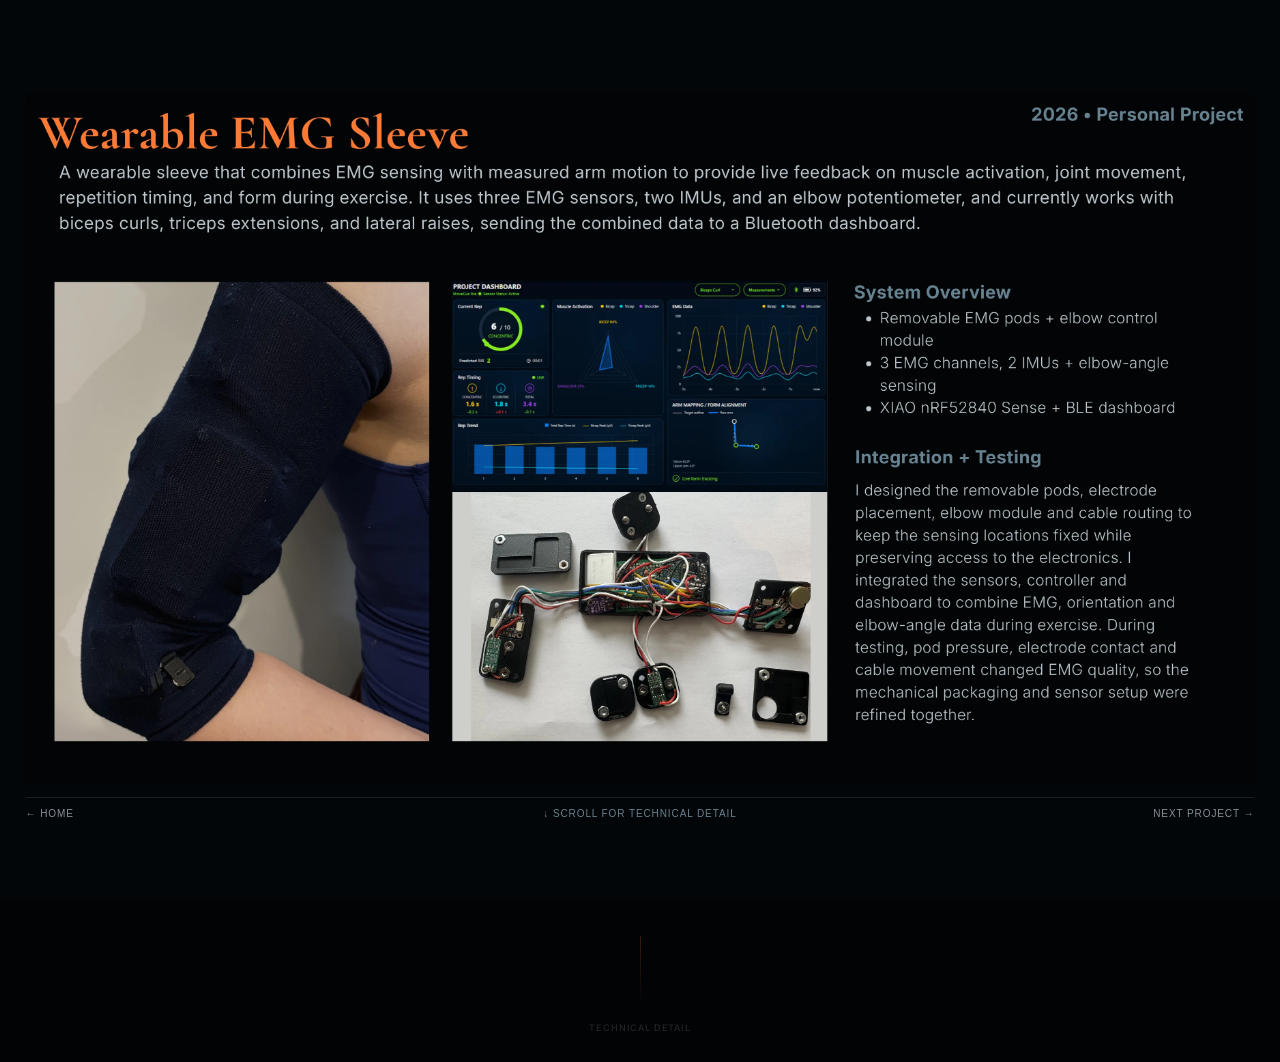
==== projects_/emg/index.html @ 8ebf2867 "Fixed emg page" ====
<!DOCTYPE html>
<html lang="en">
<head>
  <meta charset="UTF-8">
  <meta name="viewport" content="width=device-width, initial-scale=1.0">
  <meta name="description" content="Wearable sleeve combining three EMG channels, two IMUs and an elbow potentiometer, streaming to a Bluetooth dashboard for live exercise feedback.">
  <meta property="og:type" content="website">
  <meta property="og:title" content="Wearable EMG Sleeve | Brooklyn Claeys">
  <meta property="og:description" content="Wearable sleeve combining three EMG channels, two IMUs and an elbow potentiometer, streaming to a Bluetooth dashboard for live exercise feedback.">
    <meta property="og:image" content="emg_photos/emg_wear1.jpeg">
  <meta name="twitter:image" content="emg_photos/emg_wear1.jpeg">
<meta name="twitter:card" content="summary_large_image">
  <meta name="theme-color" content="#020609">
  <link rel="icon" href="data:image/svg+xml,%3Csvg xmlns='http://www.w3.org/2000/svg' viewBox='0 0 64 64'%3E%3Crect width='64' height='64' rx='12' fill='%23020609'/%3E%3Ctext x='32' y='43' font-family='Georgia,serif' font-size='30' font-weight='700' text-anchor='middle' fill='%23ff7a32'%3EBC%3C/text%3E%3C/svg%3E">

  <title>Wearable EMG Sleeve | Brooklyn Claeys</title>

  <link rel="preconnect" href="https://fonts.googleapis.com">
  <link rel="preconnect" href="https://fonts.gstatic.com" crossorigin>
  <link
    href="https://fonts.googleapis.com/css2?family=Cormorant+Garamond:wght@500;600;700&family=Inter:wght@400;500&display=swap"
    rel="stylesheet"
  >

  <style>
    :root {
      --bg: #0b0707;
      --panel: #100c0c;
      --panel-soft: rgba(244, 240, 234, 0.026);
      --text: #f4f0ea;
      --muted: #aaa39a;
      --line: rgba(244, 240, 234, 0.30);
      --line-soft: rgba(244, 240, 234, 0.13);
      --accent-line: #123a5a;
      --accent-text: #6fa0c8;
      --paper: #f4f2ed;
      --display: "Cormorant Garamond", Georgia, serif;
      --sans: "Inter", "Helvetica Neue", Arial, sans-serif;
    }

    * {
      box-sizing: border-box;
    }

    html {
      scroll-behavior: smooth;
      background: var(--bg);
    }

    body {
      margin: 0;
      min-height: 100vh;
      overflow-x: hidden;
      background: var(--bg);
      color: var(--text);
      font-family: var(--sans);
      letter-spacing: 0.02em;
      scrollbar-color:
        rgba(244, 240, 234, 0.28)
        rgba(11, 7, 7, 0.78);
      scrollbar-width: thin;
    }

    *::-webkit-scrollbar {
      width: 8px;
      height: 8px;
    }

    *::-webkit-scrollbar-track {
      background: rgba(11, 7, 7, 0.78);
    }

    *::-webkit-scrollbar-thumb {
      background: rgba(244, 240, 234, 0.24);
      border: 2px solid rgba(11, 7, 7, 0.78);
      border-radius: 999px;
    }

    a {
      color: inherit;
      text-decoration: none;
    }

    .background-context {
      position: fixed;
      inset: 0;
      padding: 42px clamp(22px, 4.6vw, 72px);
      opacity: 0.1;
      filter: blur(1.5px);
      pointer-events: none;
    }

    .ghost-header {
      height: 250px;
      border-bottom: 1px solid var(--line-soft);
    }

    .ghost-name {
      margin: 0;
      font-family: var(--display);
      font-size: clamp(80px, 12vw, 150px);
      line-height: 0.76;
      text-transform: uppercase;
    }

    .ghost-grid {
      display: grid;
      grid-template-columns: repeat(3, 1fr);
      gap: clamp(18px, 2vw, 30px);
      margin-top: 48px;
    }

    .ghost-block {
      height: 340px;
      background: var(--panel);
      border: 1px solid var(--line-soft);
    }

    .overlay-wrap {
      position: relative;
      z-index: 2;
      min-height: 100vh;
      display: grid;
      place-items: center;
      padding: 42px 22px;
    }

    .summary-panel {
      width: min(960px, 90vw);
      max-height: 88vh;
      overflow: auto;
      padding: clamp(26px, 3.8vw, 48px);
      background: rgba(11, 7, 7, 0.965);
      border: 1px solid var(--line-soft);
      box-shadow: 0 28px 80px rgba(0, 0, 0, 0.45);
    }

    .panel-top {
      display: grid;
      grid-template-columns: 1fr auto;
      gap: 22px;
      align-items: start;
      margin-bottom: 14px;
    }

    h1 {
      max-width: 720px;
      margin: 0;
      font-size: clamp(34px, 4.8vw, 56px);
      line-height: 0.9;
      font-weight: 400;
      letter-spacing: 0.055em;
      text-transform: uppercase;
    }

    .pdf-link {
      justify-self: end;
      width: fit-content;
      padding-bottom: 4px;
      color: var(--muted);
      border-bottom: 1px solid var(--line);
      font-size: 11px;
      line-height: 1;
      letter-spacing: 0.08em;
      text-transform: uppercase;
      white-space: nowrap;
      transition: color 160ms ease, border-color 160ms ease;
    }

    .pdf-link:hover {
      color: var(--accent-text);
      border-color: var(--accent-line);
    }

    .project-type {
      margin: 0 0 14px;
      color: var(--muted);
      font-size: 10px;
      line-height: 1;
      font-weight: 500;
      letter-spacing: 0.1em;
      text-transform: uppercase;
    }

    .summary-intro {
      max-width: 850px;
      margin: 0 0 28px;
      color: rgba(244, 240, 234, 0.76);
      font-size: 13px;
      line-height: 1.58;
      letter-spacing: 0.025em;
    }

    .summary-grid,
    .design-grid {
      display: grid;
      gap: 18px;
    }

    .summary-grid {
      grid-template-columns: repeat(2, minmax(0, 1fr));
      margin-bottom: 18px;
    }

    .summary-card {
      padding: 18px;
      background: var(--panel-soft);
      border: 1px solid var(--line-soft);
    }

    .summary-card.full {
      grid-column: 1 / -1;
    }

    .summary-card h2 {
      margin: 0 0 14px;
      font-size: 12px;
      line-height: 1;
      font-weight: 500;
      letter-spacing: 0.12em;
      text-transform: uppercase;
    }

    .section-heading {
      margin: 0 0 16px;
      color: rgba(244, 240, 234, 0.86);
      font-family: var(--display);
      font-size: 20px;
      line-height: 1;
      font-weight: 500;
      letter-spacing: 0.025em;
      text-transform: none;
    }

    .summary-card > p {
      max-width: 850px;
      margin: 0;
      color: var(--muted);
      font-size: 12px;
      line-height: 1.55;
      letter-spacing: 0.035em;
    }

    .visual-card,
    .evidence-card {
      display: grid;
      grid-template-rows: auto auto 1fr;
      gap: 11px;
      padding-top: 12px;
      border-top: 1px solid rgba(244, 240, 234, 0.10);
    }

    .visual-card h3,
    .evidence-card h3 {
      margin: 0;
      font-size: 10px;
      line-height: 1;
      font-weight: 500;
      letter-spacing: 0.095em;
      text-transform: uppercase;
    }

    .visual-card p,
    .evidence-card p {
      margin: 0;
      color: var(--muted);
      font-size: 11px;
      line-height: 1.42;
      letter-spacing: 0.035em;
    }

    .media-frame {
      position: relative;
      width: 100%;
      display: grid;
      place-items: center;
      overflow: hidden;
      background: var(--panel);
      border: 1px solid var(--line-soft);
      box-shadow:
        inset 0 0 0 14px var(--panel),
        inset 0 0 0 15px var(--line-soft);
    }

    .media-frame img,
    .media-frame video {
      display: block;
      width: 100%;
      height: 100%;
    }

    .hero-card {
      margin-bottom: 24px;
    }

    .hero-frame {
      aspect-ratio: 16 / 9;
      background: #000;
    }

    .hero-frame video {
      object-fit: contain;
      object-position: center;
      background: #000;
    }

    .system-list {
      display: grid;
      margin-top: 4px;
      border-top: 1px solid var(--line-soft);
    }

    .system-row {
      display: grid;
      grid-template-columns: 0.29fr 1fr;
      gap: 18px;
      padding: 11px 0;
      border-bottom: 1px solid rgba(244, 240, 234, 0.10);
    }

    .system-row strong,
    .system-row span {
      font-size: 11px;
      line-height: 1.48;
      letter-spacing: 0.04em;
    }

    .system-row strong {
      color: var(--text);
      font-weight: 500;
      letter-spacing: 0.075em;
      text-transform: uppercase;
    }

    .system-row span {
      color: var(--muted);
    }

    .design-grid {
      grid-template-columns: repeat(2, minmax(0, 1fr));
      margin-top: 16px;
    }

    .design-grid .media-frame {
      height: 340px;
    }

    .swap-card,
    .swap-image {
      position: relative;
      width: 100%;
      height: 100%;
    }

    .swap-card {
      outline: none;
    }

    .swap-image img {
      position: absolute;
      inset: 0;
      transition: opacity 180ms ease;
    }

    .default-image {
      opacity: 1;
    }

    .hover-image {
      opacity: 0;
    }

    .swap-card:hover .default-image,
    .swap-card:focus-visible .default-image {
      opacity: 0;
    }

    .swap-card:hover .hover-image,
    .swap-card:focus-visible .hover-image {
      opacity: 1;
    }

    .cad-image {
      object-fit: contain;
      object-position: center;
      padding: 18px;
      background: #ffffff;
      filter: saturate(0.78) contrast(1.02) brightness(0.99);
    }

    .cad-frame {
      background: #ffffff;
      box-shadow:
        inset 0 0 0 14px #ffffff,
        inset 0 0 0 15px var(--line-soft);
    }

    .cad-frame .swap-image {
      background: #ffffff;
    }

    .hardware-grid .media-frame.cad-frame {
      height: 360px;
    }

    .chamber-image {
      object-fit: cover;
      object-position: center;
      background: #000;
      filter: saturate(0.86) contrast(1.03) brightness(0.92);
    }

    .validation-card {
      margin-top: 18px;
    }

    .validation-frame {
      aspect-ratio: 5 / 3;
      background: #050505;
      box-shadow:
        inset 0 0 0 8px #050505,
        inset 0 0 0 9px var(--line-soft);
    }

    .validation-frame img {
      object-fit: contain;
      object-position: center;
      padding: 6px;
      background: #050505;
    }

    .cta-row {
      display: grid;
      grid-template-columns: 1fr auto 1fr;
      align-items: center;
      margin-top: 34px;
      padding-top: 22px;
      border-top: 1px solid var(--line-soft);
    }

    .home-link {
      grid-column: 2;
      justify-self: center;
      min-width: 220px;
      padding: 10px 0;
      color: var(--text);
      text-align: center;
      border-top: 1px solid var(--accent-line);
      border-bottom: 1px solid var(--line-soft);
      font-size: 10px;
      line-height: 1;
      letter-spacing: 0.085em;
      text-transform: uppercase;
      transition: color 160ms ease, border-color 160ms ease;
    }

    .home-link:hover {
      color: var(--accent-text);
      border-top-color: var(--accent-text);
      border-bottom-color: var(--accent-line);
    }

    @media (max-width: 760px) {
      .background-context {
        opacity: 0.08;
        filter: blur(1px);
      }

      .overlay-wrap {
        padding: 18px;
      }

      .summary-panel {
        width: min(100%, 620px);
        max-height: 92vh;
        padding: 24px;
      }

      h1 {
        font-size: 36px;
        line-height: 0.92;
      }

      .summary-grid {
        grid-template-columns: 1fr;
        gap: 14px;
      }

      .summary-card {
        padding: 16px;
      }

      .system-row {
        grid-template-columns: 0.4fr 1fr;
        gap: 12px;
      }

      .design-grid {
        gap: 12px;
      }

      .design-grid .media-frame {
        height: 260px;
      }
    }

    @media (max-width: 600px) {
      .design-grid {
        grid-template-columns: 1fr;
      }

      .design-grid .media-frame {
        height: 300px;
      }

      .validation-frame {
        aspect-ratio: 4 / 3;
      }
    }

    @media (max-width: 520px) {
      .panel-top {
        grid-template-columns: 1fr;
      }

      .pdf-link {
        justify-self: start;
      }

      .system-row {
        grid-template-columns: 1fr;
        gap: 3px;
      }

      .cta-row {
        grid-template-columns: 1fr;
      }

      .home-link {
        grid-column: 1;
        justify-self: start;
        min-width: 180px;
      }
    }
  
    /* Shared portfolio project footer */
    .project-footer {
      display: grid;
      grid-template-columns: 1fr auto;
      gap: 24px;
      align-items: start;
      margin-top: 38px;
      padding-top: 22px;
      border-top: 1px solid var(--line-soft);
    }

    .all-projects-link {
      display: inline-flex;
      align-items: center;
      gap: 8px;
      width: fit-content;
      color: rgba(244, 240, 234, 0.48);
      font-size: 9px;
      line-height: 1;
      letter-spacing: 0.09em;
      text-transform: uppercase;
      transition: color 160ms ease;
    }

    .all-projects-link:hover {
      color: var(--text);
    }

    .next-project-link {
      display: grid;
      justify-items: end;
      gap: 7px;
      text-align: right;
    }

    .next-project-label {
      color: rgba(244, 240, 234, 0.42);
      font-size: 9px;
      line-height: 1;
      letter-spacing: 0.10em;
      text-transform: uppercase;
    }

    .next-project-title {
      color: var(--text);
      font-family: var(--sans);
      font-size: 13px;
      line-height: 1.25;
      font-weight: 500;
      letter-spacing: 0.08em;
      text-transform: uppercase;
      transition: color 160ms ease;
    }

    .next-project-link:hover .next-project-title {
      color: var(--accent-text);
    }

    @media (max-width: 520px) {
      .project-footer {
        grid-template-columns: 1fr auto;
        gap: 14px;
      }

      .next-project-title {
        font-size: 12px;
      }
    }


    /* Upper-limb sensing visual hierarchy */
    .hero-frame img,
    .hero-frame video {
      width: 100%;
      height: 100%;
      object-fit: contain;
      object-position: center;
      background: #000;
    }

    .component-row,
    .system-cad-row,
    .hardware-grid,
    .result-grid {
      display: grid;
      gap: 18px;
      margin-top: 16px;
      align-items: start;
    }

    .component-row {
      grid-template-columns: repeat(3, minmax(0, 1fr));
      max-width: 760px;
      margin-left: auto;
      margin-right: auto;
    }

    .system-cad-row,
    .hardware-grid,
    .result-grid {
      grid-template-columns: repeat(2, minmax(0, 1fr));
    }

    .component-row .media-frame {
      height: 145px;
      background: #ffffff;
    }

    .system-cad-row .media-frame {
      height: 180px;
      background: #ffffff;
    }

    .hardware-grid .media-frame,
    .result-grid .media-frame {
      height: 300px;
    }

    .component-photo,
    .cad-image {
      object-fit: contain;
      object-position: center;
      padding: 14px;
      background: #ffffff;
      filter: saturate(0.92) contrast(1.01) brightness(0.99);
    }

    .wearing-photo {
      object-fit: cover;
      object-position: center;
      background: #000;
      filter: saturate(0.88) contrast(1.03) brightness(0.93);
    }

    .electronics-photo {
      object-fit: contain;
      object-position: center;
      padding: 12px;
      background: #ffffff;
      filter: saturate(0.9) contrast(1.02) brightness(0.98);
    }

    .dashboard-image {
      object-fit: contain;
      object-position: center;
      padding: 6px;
      background: #050505;
    }

    .integrated-test-photo {
      object-fit: cover;
      object-position: center;
      background: #050505;
      filter: saturate(0.9) contrast(1.02) brightness(0.95);
    }

    .pdf-video-poster {
      display: none !important;
    }

    .visual-card.header-only {
      grid-template-rows: auto auto;
    }

    .hardware-separator-copy {
      margin-top: 26px !important;
      margin-bottom: 4px !important;
    }

    @media (max-width: 760px) {
      .component-row,
      .system-cad-row,
      .hardware-grid,
      .result-grid {
        gap: 12px;
      }

      .component-row .media-frame {
        height: 125px;
      }

      .system-cad-row .media-frame {
        height: 160px;
      }

      .hardware-grid .media-frame,
      .result-grid .media-frame {
        height: 250px;
      }
    }

    @media (max-width: 600px) {
      .system-cad-row,
      .hardware-grid,
      .result-grid {
        grid-template-columns: 1fr;
      }

      .component-row {
        grid-template-columns: repeat(3, minmax(0, 1fr));
        gap: 8px;
      }

      .component-row .media-frame {
        height: 105px;
      }

      .system-cad-row .media-frame {
        height: 180px;
      }

      .hardware-grid .media-frame,
      .result-grid .media-frame {
        height: 300px;
      }
    }
  


    /* Media sizing: preserve each source image's natural orientation. */
    .top-showcase {
      grid-template-columns: minmax(0, 0.72fr) minmax(0, 1.7fr);
      align-items: stretch;
      max-width: 850px;
      margin-left: auto;
      margin-right: auto;
    }

    .top-showcase .visual-card {
      min-width: 0;
    }

    .top-showcase .media-frame {
      height: 350px;
      padding: 0;
      background: #050505;
      box-shadow: none;
    }

    .top-showcase .wearing-photo {
      width: 100%;
      height: 100%;
      padding: 0;
      object-fit: cover;
      object-position: center;
      background: #050505;
    }

    .top-showcase .dashboard-image {
      width: 100%;
      height: 100%;
      padding: 0;
      object-fit: contain;
      object-position: center;
      background: #050505;
    }

    /* CAD/component views may contain their own white canvas; do not add a second border of padding. */
    .component-row .media-frame {
      padding: 0;
      background: #ffffff;
      box-shadow: none;
    }

    .component-row .component-photo,
    .component-row .cad-image {
      width: 100%;
      height: 100%;
      padding: 0;
      object-fit: contain;
      object-position: center;
      background: #ffffff;
    }

    /* Electronics is the primary hardware view; sleeve is a narrow supporting crop. */
    .hardware-grid {
      grid-template-columns: minmax(0, 2fr) minmax(0, 1fr);
      max-width: 820px;
      margin-left: auto;
      margin-right: auto;
      align-items: stretch;
    }

    .hardware-grid .media-frame {
      width: 100%;
      height: 330px;
      padding: 0;
      background: #050505;
      box-shadow: none;
    }

    .hardware-grid .electronics-photo {
      width: 100%;
      height: 100%;
      padding: 0;
      object-fit: cover;
      object-position: center;
      background: #050505;
    }

    .hardware-grid .sleeve-photo {
      width: 100%;
      height: 100%;
      padding: 0;
      object-fit: cover;
      object-position: 50% 50%;
      background: #050505;
    }

    /* Final test evidence: equal image/video split. */
    .final-test-grid {
      display: grid;
      grid-template-columns: repeat(2, minmax(0, 1fr));
      gap: 18px;
      margin-top: 18px;
      align-items: start;
    }

    .final-test-grid .media-frame {
      width: 100%;
      aspect-ratio: 16 / 10;
      height: auto;
      padding: 0;
      background: #050505;
      box-shadow: none;
    }

    .final-test-grid img,
    .final-test-grid video {
      width: 100%;
      height: 100%;
      object-fit: cover;
      object-position: center;
      background: #050505;
    }

    /* Integrated test photo is 2048x1439; match that ratio instead of forcing 5:3. */
    .validation-frame {
      aspect-ratio: 2048 / 1439;
      padding: 0;
      box-shadow: none;
    }

    .validation-frame .integrated-test-photo {
      width: 100%;
      height: 100%;
      padding: 0;
      object-fit: cover;
      object-position: center;
      background: #050505;
    }

    /* The final demo is 1790x1080; matching it removes arbitrary black bars. */
    .demo-video-card .hero-frame {
      aspect-ratio: 1790 / 1080;
      height: auto;
      padding: 0;
      box-shadow: none;
    }

    .demo-video-card .hero-frame video {
      width: 100%;
      height: 100%;
      object-fit: cover;
      object-position: center;
    }

    @media (max-width: 760px) {
      .top-showcase {
        grid-template-columns: minmax(0, 0.72fr) minmax(0, 1.7fr);
      }

      .top-showcase .media-frame {
        height: 280px;
      }

      .hardware-grid {
        max-width: 720px;
      }
    }

    @media (max-width: 600px) {
      .top-showcase {
        grid-template-columns: 1fr;
      }

      .top-showcase .media-frame {
        height: auto;
      }

      .top-showcase .visual-card:first-child .media-frame {
        aspect-ratio: 1479 / 2048;
      }

      .top-showcase .visual-card:last-child .media-frame {
        aspect-ratio: 16 / 9;
      }

      .hardware-grid,
      .final-test-grid {
        grid-template-columns: 1fr;
        max-width: 430px;
      }

      .hardware-grid .media-frame {
        height: 300px;
      }
    }


    /* Clean, aligned split layouts. */
    .top-showcase {
      grid-template-columns: repeat(2, minmax(0, 1fr));
      max-width: 900px;
      gap: 18px;
      align-items: stretch;
    }

    .top-showcase .visual-card,
    .final-test-grid .visual-card,
    .hardware-grid .visual-card {
      min-width: 0;
      align-self: stretch;
    }

    .top-showcase .media-frame {
      height: 320px;
    }

    .top-showcase .wearing-photo {
      object-fit: cover;
      object-position: 50% 48%;
    }

    .top-showcase .dashboard-image {
      object-fit: contain;
      object-position: center;
      background: #050505;
    }

    .hardware-grid {
      grid-template-columns: minmax(0, 2fr) minmax(0, 1fr);
      max-width: 860px;
      gap: 18px;
      align-items: stretch;
    }

    .hardware-grid .media-frame {
      height: 340px;
    }

    .hardware-grid .electronics-photo {
      object-fit: cover;
      object-position: center;
    }

    .hardware-grid .sleeve-photo {
      object-fit: cover;
      object-position: 50% 50%;
    }

    .final-test-grid {
      grid-template-columns: repeat(2, minmax(0, 1fr));
      gap: 18px;
      align-items: stretch;
    }

    .final-test-grid .visual-card {
      grid-template-rows: 300px auto;
      gap: 11px;
    }

    .final-test-grid .media-frame {
      width: 100%;
      height: 300px;
      aspect-ratio: auto;
      padding: 0;
    }

    .final-test-grid img,
    .final-test-grid video {
      display: block;
      width: 100%;
      height: 100%;
      object-fit: cover;
      object-position: center;
      margin: 0;
    }

    @media (max-width: 760px) {
      .top-showcase .media-frame {
        height: 280px;
      }

      .final-test-grid .visual-card {
        grid-template-rows: 260px auto;
      }

      .final-test-grid .media-frame {
        height: 260px;
      }
    }

    @media (max-width: 600px) {
      .top-showcase,
      .hardware-grid,
      .final-test-grid {
        grid-template-columns: 1fr;
        max-width: 430px;
      }

      .top-showcase .media-frame,
      .hardware-grid .media-frame,
      .final-test-grid .media-frame {
        height: 300px;
      }

      .final-test-grid .visual-card {
        grid-template-rows: 300px auto;
      }
    }

    /* Final media layout: natural aspect ratios, no forced 50/50 cropping. */
    .top-showcase {
      grid-template-columns: minmax(0, 0.722fr) minmax(0, 1.778fr);
      max-width: 900px;
      gap: 18px;
      align-items: start;
      margin-left: auto;
      margin-right: auto;
    }

    .top-showcase .visual-card {
      min-width: 0;
    }

    .top-showcase .media-frame {
      width: 100%;
      height: auto;
      padding: 0;
      overflow: hidden;
      background: #050505;
      box-shadow: none;
    }

    .top-showcase .visual-card:first-child .media-frame {
      aspect-ratio: 1479 / 2048;
    }

    .top-showcase .visual-card:last-child .media-frame {
      aspect-ratio: 16 / 9;
    }

    .top-showcase .wearing-photo,
    .top-showcase .dashboard-image {
      display: block;
      width: 100%;
      height: 100%;
      padding: 0;
      object-fit: contain;
      object-position: center;
      background: #050505;
    }

    .final-test-grid.video-only {
      display: block;
      width: 100%;
      max-width: 900px;
      margin: 18px auto 0;
    }

    .final-test-grid.video-only .visual-card {
      display: grid;
      grid-template-rows: auto auto;
      gap: 11px;
      width: 100%;
    }

    .final-test-grid.video-only .media-frame {
      width: 100%;
      height: auto;
      aspect-ratio: 1790 / 1080;
      padding: 0;
      overflow: hidden;
      background: #050505;
      box-shadow: none;
    }

    .final-test-grid.video-only video {
      display: block;
      width: 100%;
      height: 100%;
      margin: 0;
      object-fit: contain;
      object-position: center;
      background: #050505;
    }

    @media (max-width: 600px) {
      .top-showcase {
        grid-template-columns: 1fr;
        max-width: 430px;
      }

      .top-showcase .visual-card:first-child .media-frame {
        aspect-ratio: 1479 / 2048;
      }

      .top-showcase .visual-card:last-child .media-frame {
        aspect-ratio: 16 / 9;
      }

      .final-test-grid.video-only {
        max-width: 430px;
      }
    }

    @media print {
      @page {
        size: Letter portrait;
        margin: 0;
      }

      html,
      body {
        width: 100%;
        min-height: 0;
        overflow: visible !important;
        background: #0b0707 !important;
        -webkit-print-color-adjust: exact !important;
        print-color-adjust: exact !important;
      }

      .background-context {
        display: none !important;
      }

      .overlay-wrap {
        display: block !important;
        min-height: 0 !important;
        padding: 0 !important;
      }

      .summary-panel {
        width: 100% !important;
        max-width: none !important;
        max-height: none !important;
        overflow: visible !important;
        padding: 0.42in !important;
        border: 0 !important;
        box-shadow: none !important;
        background: #0b0707 !important;
      }

      .pdf-link,
      .project-footer {
        display: none !important;
      }

      .media-frame video {
        display: none !important;
      }

      .media-frame .pdf-video-poster {
        display: block !important;
        width: 100% !important;
        height: 100% !important;
        object-fit: cover !important;
        object-position: center !important;
      }

      .hero-card,
      .summary-card,
      .visual-card,
      .system-row,
      .component-row,
      .hardware-grid,
      .result-grid {
        break-inside: avoid;
        page-break-inside: avoid;
      }

      .summary-grid {
        display: block !important;
      }

      .summary-card {
        margin-bottom: 18px;
      }

      .summary-intro {
        margin-bottom: 18px;
      }

      .hero-frame {
        max-height: 4.1in;
      }

      .component-row .media-frame {
        height: 1.55in !important;
      }

      .hardware-grid .media-frame,
      .result-grid .media-frame {
        height: 2.45in !important;
      }
    }


    .demo-video-card {
      width: min(690px, 100%);
      margin: 28px auto 0;
    }


    /* Electronics split crop fix: preserve full open-pod photo in the 2/3 column. */
    .hardware-grid .media-frame {
      height: 560px;
    }

    .hardware-grid .electronics-card .media-frame {
      background: #c9c8c2;
    }

    .hardware-grid .electronics-photo {
      width: 100%;
      height: 100%;
      padding: 0;
      object-fit: contain !important;
      object-position: center !important;
      background: #c9c8c2;
    }

    .hardware-grid .sleeve-photo {
      width: 100%;
      height: 100%;
      object-fit: cover !important;
      object-position: 50% 50% !important;
    }

    @media (max-width: 760px) {
      .hardware-grid .media-frame {
        height: 480px;
      }
    }

    @media (max-width: 600px) {
      .hardware-grid .media-frame {
        height: auto;
      }

      .hardware-grid .electronics-card .media-frame {
        aspect-ratio: 3 / 4;
      }

      .hardware-grid .visual-card:not(.electronics-card) .media-frame {
        aspect-ratio: 4 / 5;
      }
    }

  
    /* Final size reduction: keep these media sections compact on desktop and stacked/mobile views. */
    .hardware-grid {
      max-width: 700px !important;
      margin-left: auto !important;
      margin-right: auto !important;
    }

    .hardware-grid .media-frame {
      height: 390px !important;
    }

    .final-test-grid.video-only {
      max-width: 560px !important;
      margin-left: auto !important;
      margin-right: auto !important;
    }

    .demo-video-card {
      width: 100% !important;
      max-width: 560px !important;
      margin-left: auto !important;
      margin-right: auto !important;
    }

    @media (max-width: 760px) {
      .hardware-grid {
        max-width: 600px !important;
      }

      .hardware-grid .media-frame {
        height: 340px !important;
      }

      .final-test-grid.video-only,
      .demo-video-card {
        max-width: 500px !important;
      }
    }

    @media (max-width: 600px) {
      .hardware-grid {
        max-width: 320px !important;
        grid-template-columns: 1fr !important;
      }

      .hardware-grid .media-frame,
      .hardware-grid .electronics-card .media-frame,
      .hardware-grid .visual-card:not(.electronics-card) .media-frame {
        height: 290px !important;
        aspect-ratio: auto !important;
      }

      .final-test-grid.video-only,
      .demo-video-card {
        max-width: 360px !important;
      }
    }

  </style>

  <style id="approved-project-accent-fix">
    /* Approved finishing accents only — preserves the original corrected project-page design. */
    :root {
      --portfolio-orange: #FF7A32;
      --portfolio-orange-hover: #FF9B65;
      --portfolio-orange-line: rgba(255,122,50,.72);
    }
    .pdf-link, .pdf-link:visited {
      color: var(--portfolio-orange) !important;
      border-bottom-color: var(--portfolio-orange-line) !important;
    }
    .pdf-link:hover, .pdf-link:focus-visible {
      color: var(--portfolio-orange-hover) !important;
      border-bottom-color: var(--portfolio-orange-hover) !important;
    }
    a:hover, button:hover {
      --accent-text: var(--portfolio-orange);
    }
    .swap-card:hover .media-frame,
    .swap-card:focus-visible .media-frame {
      border-color: var(--portfolio-orange-line) !important;
    }
    .next-project-link:hover .next-project-title,
    .next-project-link:focus-visible .next-project-title,
    .archive-link:hover, .archive-link:focus-visible {
      color: var(--portfolio-orange) !important;
    }
    :focus-visible { outline-color: var(--portfolio-orange) !important; }
  </style>
  <style id="project-homepage-aesthetic-match">
    /* Project-page visual match to the approved homepage. Layout/content intentionally untouched. */
    :root {
      --project-bg: #000102;
      --project-bg-deep: #000000;
      --project-panel: #010407;
      --project-panel-soft: rgba(5, 14, 21, 0.54);
      --project-text: #edf0f2;
      --project-muted: #87939a;
      --project-blue: #405b68;
      --project-blue-hover: #6a828d;
      --project-line: rgba(54, 75, 86, 0.18);
      --project-line-soft: rgba(54, 75, 86, 0.095);
      --project-orange: #FF7A32;
      --project-orange-hover: #FF9B65;
      --project-orange-soft: rgba(255, 122, 50, 0.14);
      --project-orange-line: rgba(255, 122, 50, 0.76);
    }

    html {
      background: var(--project-bg) !important;
      color-scheme: dark;
    }

    body {
      color: var(--project-text) !important;
      background:
        radial-gradient(850px 520px at 88% 0%, rgba(8, 17, 23, 0.055), transparent 78%),
        radial-gradient(760px 560px at 4% 58%, rgba(8, 20, 28, 0.035), transparent 80%),
        linear-gradient(180deg, var(--project-bg) 0%, #010305 50%, var(--project-bg-deep) 100%) !important;
      -webkit-font-smoothing: antialiased;
      -moz-osx-font-smoothing: grayscale;
      scrollbar-color: rgba(106, 130, 141, 0.36) rgba(0, 1, 2, 0.92) !important;
    }

    *::-webkit-scrollbar-track {
      background: rgba(0, 1, 2, 0.92) !important;
    }

    *::-webkit-scrollbar-thumb {
      background: rgba(106, 130, 141, 0.30) !important;
      border-color: rgba(0, 1, 2, 0.92) !important;
    }

    *::-webkit-scrollbar-thumb:hover {
      background: rgba(106, 130, 141, 0.48) !important;
    }

    ::selection {
      color: var(--project-text);
      background: rgba(255, 122, 50, 0.28);
    }

    /* Keep the original background composition but shift it into the homepage palette. */
    .background-context {
      opacity: 0.13 !important;
      filter: blur(1.35px) !important;
    }

    .ghost-header {
      border-bottom-color: var(--project-line-soft) !important;
    }

    .ghost-name {
      color: rgba(106, 130, 141, 0.34) !important;
    }

    .ghost-block {
      background: rgba(3, 8, 12, 0.82) !important;
      border-color: var(--project-line-soft) !important;
    }

    /* Same blue-black depth as the homepage rather than the old brown/black panel. */
    .summary-panel {
      background:
        radial-gradient(700px 320px at 8% 0%, rgba(20, 43, 56, 0.10), transparent 72%),
        linear-gradient(180deg, rgba(3, 8, 12, 0.985), rgba(1, 4, 7, 0.985)) !important;
      border-color: var(--project-line) !important;
      box-shadow:
        0 28px 80px rgba(0, 0, 0, 0.48),
        0 0 0 1px rgba(64, 91, 104, 0.025) !important;
    }

    h1 {
      color: var(--project-text) !important;
      text-wrap: balance;
    }

    /* Small permanent orange cue: present on every project, including pages without PDFs. */
    h1::after {
      content: '';
      display: block;
      width: 34px;
      height: 2px;
      margin-top: 17px;
      background: var(--project-orange);
      box-shadow: 0 0 12px rgba(255, 122, 50, 0.10);
    }

    .summary-intro,
    .summary-card p,
    .visual-card p,
    .system-row span,
    .next-project-label,
    .all-projects-link,
    .project-files-link,
    .home-link {
      color: var(--project-muted) !important;
    }

    .summary-card {
      background:
        linear-gradient(180deg, rgba(5, 14, 21, 0.58), rgba(2, 7, 11, 0.52)) !important;
      border-color: var(--project-line-soft) !important;
    }

    .summary-card h2,
    .section-heading {
      color: var(--project-blue-hover) !important;
    }

    .visual-card {
      border-top-color: var(--project-line-soft) !important;
    }

    .visual-card h3,
    .system-row strong {
      color: #c9d2d6 !important;
    }

    .system-list,
    .project-footer,
    .cta-row {
      border-color: var(--project-line-soft) !important;
    }

    .system-row {
      border-bottom-color: var(--project-line-soft) !important;
    }

    /* Image framing follows the homepage: cool neutral border at rest, orange only when interactive. */
    .media-frame {
      background: var(--project-bg) !important;
      border-color: var(--project-line-soft) !important;
      box-shadow:
        inset 0 0 0 14px var(--project-panel),
        inset 0 0 0 15px var(--project-line-soft) !important;
    }

    .media-frame.cad {
      /* Preserve the existing light CAD plate while harmonizing its outer edge. */
      border-color: rgba(64, 91, 104, 0.24) !important;
    }

    .swap-card .media-frame {
      transition: border-color 180ms ease, box-shadow 200ms ease, transform 200ms ease !important;
    }

    .swap-card:hover .media-frame,
    .swap-card:focus-visible .media-frame {
      border-color: var(--project-orange-line) !important;
      box-shadow:
        0 0 0 1px rgba(255, 122, 50, 0.18),
        0 0 22px var(--project-orange-soft) !important;
      transform: translateY(-1px);
    }

    .swap-card:hover .media-frame.cad,
    .swap-card:focus-visible .media-frame.cad {
      box-shadow:
        inset 0 0 0 10px var(--cad-bg),
        inset 0 0 0 11px var(--project-orange-line),
        0 0 22px var(--project-orange-soft) !important;
    }

    /* Blue is the structural accent. Orange means action. */
    .pdf-link,
    .pdf-link:visited {
      color: var(--project-orange) !important;
      border-bottom-color: var(--project-orange-line) !important;
    }

    .pdf-link:hover,
    .pdf-link:focus-visible {
      color: var(--project-orange-hover) !important;
      border-bottom-color: var(--project-orange-hover) !important;
    }

    .archive-link {
      border-top-color: var(--project-blue) !important;
      border-bottom-color: var(--project-line-soft) !important;
    }

    .home-link:hover,
    .home-link:focus-visible,
    .archive-link:hover,
    .archive-link:focus-visible,
    .all-projects-link:hover,
    .all-projects-link:focus-visible,
    .project-files-link:hover,
    .project-files-link:focus-visible,
    .next-project-link:hover .next-project-title,
    .next-project-link:focus-visible .next-project-title {
      color: var(--project-orange) !important;
      border-color: var(--project-orange-line) !important;
    }

    .next-project-title {
      color: var(--project-text) !important;
    }

    :focus-visible {
      outline-color: var(--project-orange) !important;
    }

    @media (max-width: 760px) {
      .background-context { opacity: 0.09 !important; }
      h1::after { margin-top: 14px; }
    }
  </style>


<style id="project-homepage-color-hierarchy-v2">
  /* Final project-page colour match. Layout/content intentionally untouched. */
  :root {
    --project-bg: #010305;
    --project-bg-mid: #020507;
    --project-bg-deep: #000102;
    --project-panel: #03070a;
    --project-title-blue: #49636f;
    --project-heading-blue: #6a828d;
    --project-subheading: #bcc5ca;
    --project-body-grey: #849198;
    --project-muted-grey: #747d83;
  }

  html { background: var(--project-bg) !important; }

  body {
    background:
      radial-gradient(900px 620px at 90% 0%, rgba(13, 25, 33, 0.038), transparent 76%),
      radial-gradient(760px 540px at 4% 58%, rgba(7, 15, 21, 0.017), transparent 82%),
      linear-gradient(180deg, var(--project-bg) 0%, var(--project-bg-mid) 52%, var(--project-bg-deep) 100%) !important;
  }

  .summary-panel {
    background:
      radial-gradient(700px 320px at 8% 0%, rgba(20, 43, 56, 0.08), transparent 72%),
      linear-gradient(180deg, rgba(3, 7, 10, 0.985), rgba(1, 4, 7, 0.985)) !important;
  }

  /* Home-page hierarchy: blue titles, grey prose, orange interaction. */
  h1 {
    color: var(--project-title-blue) !important;
  }

  .summary-card h2,
  .section-heading {
    color: var(--project-heading-blue) !important;
  }

  .visual-card h3,
  .system-row strong,
  .next-project-title {
    color: var(--project-subheading) !important;
  }

  .summary-intro,
  .summary-card p,
  .visual-card p,
  .system-row span,
  .next-project-label,
  .all-projects-link,
  .project-files-link,
  .home-link,
  .archive-link,
  .image-caption,
  figcaption,
  .caption,
  li {
    color: var(--project-body-grey) !important;
  }

  .image-label,
  .meta,
  .eyebrow,
  .kicker {
    color: var(--project-muted-grey) !important;
  }

  /* Preserve the established orange action language. */
  .pdf-link,
  .pdf-link:visited {
    color: var(--project-orange) !important;
    border-bottom-color: var(--project-orange-line) !important;
  }

  .pdf-link:hover,
  .pdf-link:focus-visible,
  a:hover,
  a:focus-visible {
    text-decoration-color: var(--project-orange) !important;
  }
</style>


<style id="project-story-layer-v5">
/* Intro/story layer is intentionally contained inside the original project panel. */
.project-story-intro{
  position:relative;
  display:grid;
  grid-template-columns:minmax(0,1.05fr) minmax(280px,.95fr);
  gap:clamp(30px,4.5vw,58px);
  align-items:center;
  width:100%;
  margin:0 0 clamp(38px,5vw,56px);
  padding:clamp(8px,1vw,12px) 0 clamp(38px,5vw,52px);
  border-bottom:1px solid var(--project-line-soft,rgba(64,91,104,.14));
  overflow:visible;
}
.project-story-copy{min-width:0;max-width:620px}
.project-story-kicker{margin:0 0 14px;color:var(--project-orange,#FF7A32)!important;font:500 9px/1 var(--sans);letter-spacing:.14em;text-transform:uppercase}
.project-story-title{margin:0;color:var(--project-title-blue,#49636f)!important;font-family:var(--sans);font-size:clamp(36px,4.8vw,60px);line-height:.94;font-weight:400;letter-spacing:.025em;text-transform:uppercase;text-wrap:balance}
.project-story-subtitle{margin:13px 0 0;color:var(--project-heading-blue,#6a828d)!important;font:500 10px/1.4 var(--sans);letter-spacing:.09em;text-transform:uppercase}
.project-story-statement{margin:clamp(22px,3vw,30px) 0 0;max-width:58ch;color:#a8b3b8!important;font-family:var(--display,Georgia,serif);font-size:clamp(17px,1.65vw,22px);line-height:1.4;letter-spacing:.005em}

.project-story-actions{display:flex;flex-wrap:wrap;gap:10px 22px;align-items:center;margin-top:26px}
.project-story-action{display:inline-flex;align-items:center;gap:8px;padding:5px 0;border-bottom:1px solid transparent;color:var(--project-body-grey,#849198)!important;font:500 9px/1 var(--sans);letter-spacing:.09em;text-transform:uppercase;transition:color 180ms ease,border-color 180ms ease,transform 280ms cubic-bezier(.22,1,.36,1)}
.project-story-action.primary{color:var(--project-orange,#FF7A32)!important;border-bottom-color:rgba(255,122,50,.42)}
.project-story-action:hover,.project-story-action:focus-visible{color:var(--project-orange-hover,#ff9a63)!important;border-bottom-color:var(--project-orange,#FF7A32);transform:translateY(-1px);outline:none}
.project-story-visual{min-width:0;margin:0}
.project-story-frame{position:relative;width:100%;aspect-ratio:4/3;overflow:hidden;background:var(--project-panel,#03070a);border:1px solid rgba(74,101,114,.22);box-shadow:0 20px 48px rgba(0,0,0,.23)}
.project-story-frame::before{content:'';position:absolute;z-index:2;left:0;top:0;width:38px;height:38px;border-left:1px solid rgba(255,122,50,.62);border-top:1px solid rgba(255,122,50,.62);pointer-events:none}
.project-story-frame img{display:block;width:100%;height:100%;object-fit:var(--story-fit,cover);object-position:var(--story-position,center);background:var(--story-bg,transparent);filter:saturate(.94) brightness(.94) contrast(1.02);transform:scale(var(--story-scale,1))}
.project-story-caption{margin:9px 0 0;color:var(--project-muted-grey,#747d83)!important;font:500 8px/1.4 var(--sans);letter-spacing:.08em;text-transform:uppercase}
.technical-depth-cue{display:flex;align-items:center;gap:11px;margin:0 0 22px;color:var(--project-muted-grey,#747d83)!important;font:500 9px/1 var(--sans);letter-spacing:.11em;text-transform:uppercase;scroll-margin-top:28px}
.technical-depth-cue::before{content:'';width:25px;height:1px;background:var(--project-orange,#FF7A32)}

/* Natural motion: one directional entrance. No blur, no transform feedback loop. */
.story-motion .project-story-copy,.story-motion .project-story-visual,.story-motion .story-flow-target{
  opacity:.001;
  transform:translate3d(var(--story-enter-x,0),var(--story-enter-y,14px),0);
  transition:transform 900ms cubic-bezier(.22,1,.36,1),opacity 620ms ease-out;
}
.story-motion .project-story-copy{--story-enter-x:-42px;--story-enter-y:0}
.story-motion .project-story-visual{--story-enter-x:42px;--story-enter-y:0;transition-delay:90ms}
.story-motion .story-flow-target:nth-of-type(even){--story-enter-x:28px}
.story-motion .story-flow-target:nth-of-type(odd){--story-enter-x:-28px}
.story-motion .story-in-view{opacity:1;transform:translate3d(0,0,0)}
/* Only the large heading drifts out as the story chapter leaves. Paragraphs remain readable/fitted. */
.project-story-title{translate:var(--story-title-drift,0px) 0;will-change:translate}
.project-story-kicker{translate:var(--story-kicker-drift,0px) 0;will-change:translate}

@media(max-width:820px){
 .project-story-intro{grid-template-columns:1fr;gap:28px;padding-bottom:38px}
 .project-story-copy{max-width:none}.project-story-visual{width:min(100%,640px)}
 .project-story-frame{aspect-ratio:16/8;max-height:240px}
 .project-story-statement{max-width:68ch;font-size:17px;line-height:1.36;margin-top:18px}
 
}
@media(max-width:560px){
 .project-story-title{font-size:clamp(34px,11vw,48px)}
 .project-story-actions{align-items:flex-start;flex-direction:column;gap:5px}
 .project-story-visual{width:100%}.project-story-frame{max-height:200px}
 
 .story-motion .project-story-copy,.story-motion .project-story-visual,.story-motion .story-flow-target{opacity:1;transform:none;transition:none}
 .project-story-title,.project-story-kicker{translate:none!important}
}
@media(prefers-reduced-motion:reduce){
 .story-motion .project-story-copy,.story-motion .project-story-visual,.story-motion .story-flow-target{opacity:1!important;transform:none!important;transition:none!important}
 .project-story-title,.project-story-kicker{translate:none!important}
}

/* Intro navigation: simple footer rhythm before the technical chapter. */
.project-story-actions{display:none!important}
.project-story-footer{grid-column:1/-1;display:grid;grid-template-columns:1fr auto 1fr;align-items:end;gap:18px;margin-top:clamp(4px,1vw,10px);padding-top:20px;border-top:1px solid var(--project-line-soft,rgba(64,91,104,.14))}
.project-story-footer a{color:var(--project-body-grey,#849198)!important;font:500 9px/1.25 var(--sans);letter-spacing:.09em;text-transform:uppercase;text-decoration:none;transition:color 180ms ease,translate 260ms cubic-bezier(.22,1,.36,1)}
.project-story-footer a:hover,.project-story-footer a:focus-visible{color:var(--project-orange-hover,#ff9a63)!important;outline:none}
.project-story-home{justify-self:start}
.project-story-next{justify-self:end;text-align:right}
.project-story-scroll{justify-self:center;display:grid!important;justify-items:center;gap:7px;color:var(--project-heading-blue,#6a828d)!important;text-align:center}
.project-story-scroll .story-scroll-arrow{display:block;color:var(--project-orange,#FF7A32);font-size:20px;line-height:1;transition:translate 300ms cubic-bezier(.22,1,.36,1)}
.project-story-scroll:hover .story-scroll-arrow,.project-story-scroll:focus-visible .story-scroll-arrow{translate:0 4px}
@media(max-width:620px){.project-story-footer{grid-template-columns:1fr 1fr;align-items:start}.project-story-scroll{grid-column:1/-1;grid-row:1;justify-self:start;justify-items:start;margin-bottom:8px}.project-story-home{grid-column:1;grid-row:2}.project-story-next{grid-column:2;grid-row:2}}
</style>


<style id="technical-chapter-handoff-v1">
/* A scroll chapter transition between the reflective intro and the existing technical page. */
.technical-chapter-handoff{
  --chapter-p:0;
  position:relative;
  left:50%;
  width:100vw;
  min-height:clamp(300px,48vh,470px);
  margin:clamp(18px,4vh,42px) 0 clamp(30px,5vh,58px) -50vw;
  display:grid;
  place-items:center;
  overflow:hidden;
  isolation:isolate;
  scroll-margin-top:0;
}
.technical-chapter-handoff::before{
  content:'';
  position:absolute;
  inset:0;
  z-index:-2;
  background:
    radial-gradient(720px 300px at 50% 48%,rgba(33,58,72,.18),transparent 72%),
    linear-gradient(180deg,#010305 0%,#02070b 52%,#010305 100%);
  transform:scaleY(calc(.055 + (var(--chapter-p) * .945)));
  transform-origin:center;
  box-shadow:inset 0 1px rgba(93,126,148,.10),inset 0 -1px rgba(93,126,148,.10);
  will-change:transform;
}
.technical-chapter-handoff::after{
  content:'';
  position:absolute;
  left:50%;
  top:50%;
  width:min(760px,72vw);
  height:1px;
  z-index:-1;
  background:linear-gradient(90deg,transparent,rgba(255,122,50,.50) 22%,rgba(93,126,148,.34) 78%,transparent);
  transform:translate(-50%,-50%) scaleX(calc(.08 + (var(--chapter-p) * .92)));
  transform-origin:center;
  will-change:transform;
}
.technical-chapter-inner{
  display:grid;
  justify-items:center;
  gap:12px;
  padding:28px;
  text-align:center;
  transform:translateY(calc((1 - var(--chapter-p)) * 34px));
  will-change:transform;
}
.technical-chapter-label{
  color:var(--project-heading-blue,#6a828d)!important;
  font:500 clamp(17px,1.7vw,23px)/1 var(--sans);
  letter-spacing:.12em;
  text-transform:uppercase;
}
.technical-chapter-arrow{
  color:var(--project-orange,#FF7A32);
  font:300 24px/1 var(--sans);
  transform:translateY(calc(var(--chapter-p) * 6px));
}
@media(max-width:620px){
  .technical-chapter-handoff{min-height:250px;margin-top:20px;margin-bottom:34px}
  .technical-chapter-handoff::after{width:84vw}
}
@media(prefers-reduced-motion:reduce){
  .technical-chapter-handoff{--chapter-p:1!important}
  .technical-chapter-handoff::before,.technical-chapter-handoff::after,.technical-chapter-inner,.technical-chapter-arrow{transform:none!important}
}
</style>


<style id="project-story-handoff-refinement-v2">
/* Intro footer stays quiet; the technical chapter only appears as the user naturally scrolls into it. */
.project-story-footer{grid-template-columns:1fr 1fr!important;align-items:end!important}
.project-story-home{justify-self:start!important}
.project-story-next{justify-self:end!important;text-align:right!important}
.project-story-scroll{display:none!important}

/* Shorter, continuous chapter handoff: no empty half-screen and no duplicate arrows. */
.technical-chapter-handoff{
  --chapter-p:0;
  min-height:clamp(150px,22vh,210px)!important;
  margin:clamp(8px,1.8vh,16px) 0 clamp(24px,3.2vh,36px) -50vw!important;
}
.technical-chapter-handoff::before{
  opacity:var(--chapter-p);
  transform:scaleY(calc(.012 + (var(--chapter-p) * .988)))!important;
}
.technical-chapter-handoff::after{
  opacity:var(--chapter-p);
  transform:translate(-50%,-50%) scaleX(var(--chapter-p))!important;
}
.technical-chapter-inner{
  opacity:clamp(0,calc((var(--chapter-p) - .34) * 2.1),1);
  transform:translateY(calc((1 - var(--chapter-p)) * 18px))!important;
}
.technical-chapter-arrow{display:none!important}
.technical-chapter-label{font-size:clamp(14px,1.35vw,18px)!important;letter-spacing:.14em!important}
@media(max-width:620px){
  .project-story-footer{grid-template-columns:1fr 1fr!important}
  .project-story-home{grid-column:1!important;grid-row:1!important}
  .project-story-next{grid-column:2!important;grid-row:1!important}
  .technical-chapter-handoff{min-height:135px!important;margin-top:8px!important;margin-bottom:24px!important}
}
@media(prefers-reduced-motion:reduce){
  .technical-chapter-handoff::before,.technical-chapter-handoff::after,.technical-chapter-inner{opacity:1!important}
}
</style>

  <link rel="stylesheet" href="../../assets/pdf-page-top.css">

<style id="technical-defer-style">
.technical-defer{min-height:42vh;display:grid;place-content:center;justify-items:center;gap:14px;padding:clamp(70px,12vh,140px) 24px;background:#010305;color:#747d83;text-align:center}
.technical-defer__line{width:1px;height:clamp(48px,8vh,86px);background:linear-gradient(to bottom,rgba(255,122,50,.75),rgba(255,122,50,0))}
.technical-defer__label,.technical-defer__status{margin:0;font:500 9px/1.4 "Inter",Helvetica,Arial,sans-serif;letter-spacing:.12em;text-transform:uppercase}
.technical-defer__status{min-height:1.4em;color:#849198;text-transform:none;letter-spacing:.04em}
.technical-defer__status a{color:#FF7A32;text-decoration:none;border-bottom:1px solid rgba(255,122,50,.45)}
.technical-defer--loaded{min-height:18vh;padding-block:34px 26px}
.technical-defer--loaded .technical-defer__label,.technical-defer--loaded .technical-defer__line{opacity:.28}
@media(max-width:620px){.technical-defer{min-height:34vh}}
</style>


<style id="deferred-scroll-cue-fix">
.pdf-page-chapter__nav .detail{cursor:default;pointer-events:none;text-decoration:none}
</style>

<style id="single-document-scroll-fix">
/* The deferred technical chapter belongs to the document flow: no nested scroll container. */
#technical-deferred-content{overflow:visible!important;height:auto!important;max-height:none!important;}
#technical-deferred-content .overlay-wrap{min-height:0!important;height:auto!important;max-height:none!important;display:block!important;place-items:unset!important;overflow:visible!important;width:100%!important;padding-left:22px!important;padding-right:22px!important;}
#technical-deferred-content .summary-panel{width:min(1040px,92vw)!important;height:auto!important;max-height:none!important;overflow:visible!important;margin-left:auto!important;margin-right:auto!important;}
</style>

</head>

<body>
<section class="pdf-page-chapter pdf-page--emg" aria-label="Portfolio summary page">
  <div class="pdf-page-original-wrap"><img class="pdf-page-original" src="../../assets/pdf-pages/emg.webp" width="3600" height="2025" fetchpriority="high" decoding="async" alt="Project summary slide: the sleeve worn on the arm, the live dashboard, and the open electronics pod with removable sensor pods."></div>
  <div class="pdf-page-text">
<p class="ppt-kicker">2026 • Personal Project</p>
<h1>Wearable EMG Sleeve</h1>
<p>A wearable sleeve that combines EMG sensing with measured arm motion to provide live feedback on muscle activation, joint movement, repetition timing, and form during exercise. It uses three EMG sensors, two IMUs, and an elbow potentiometer, and currently works with biceps curls, triceps extensions, and lateral raises, sending the combined data to a Bluetooth dashboard.</p>
<h2>System Overview</h2>
<ul><li>Removable EMG pods + elbow control module</li><li>3 EMG channels, 2 IMUs + elbow-angle sensing</li><li>XIAO nRF52840 Sense + BLE dashboard</li></ul>
<h2>Integration + Testing</h2>
<p>I designed the removable pods, electrode placement, elbow module and cable routing to keep the sensing locations fixed while preserving access to the electronics. I integrated the sensors, controller and dashboard to combine EMG, orientation and elbow-angle data during exercise. During testing, pod pressure, electrode contact and cable movement changed EMG quality, so the mechanical packaging and sensor setup were refined together.</p>
</div>
  <nav class="pdf-page-chapter__nav" aria-label="Project navigation"><a class="prev" href="../../index.html">← Home</a><span class="detail" aria-hidden="true">↓ Scroll for technical detail</span><a class="next" href="../control_chamber/chamber.html">Next Project →</a></nav>
</section>

  
<section class="technical-defer technical-defer--loaded" id="technical-sentinel" aria-label="Technical detail starting point">
  <div class="technical-defer__line" aria-hidden="true"></div>
  <p class="technical-defer__label">Technical detail</p>
</section>
<div id="technical-deferred-content"></div>
<script type="application/json" id="emg-technical-fallback">{"html": "<div id=\"technical-detail\" class=\"legacy-emg-host\"></div>", "scripts": ["(()=>{\n  const host=document.querySelector('#technical-deferred-content .legacy-emg-host');\n  if(!host || host.shadowRoot) return;\n  const root=host.attachShadow({mode:'open'});\n  const style=document.createElement('style');\n  style.textContent=\"\\n    :host {\\n      --bg: #0b0707;\\n      --panel: #100c0c;\\n      --panel-soft: rgba(244, 240, 234, 0.026);\\n      --text: #f4f0ea;\\n      --muted: #aaa39a;\\n      --line: rgba(244, 240, 234, 0.30);\\n      --line-soft: rgba(244, 240, 234, 0.13);\\n      --accent-line: #123a5a;\\n      --accent-text: #6fa0c8;\\n      --paper: #f4f2ed;\\n      --display: \\\"Cormorant Garamond\\\", Georgia, serif;\\n      --sans: \\\"Inter\\\", \\\"Helvetica Neue\\\", Arial, sans-serif;\\n    }\\n\\n    * {\\n      box-sizing: border-box;\\n    }\\n\\n    html {\\n      scroll-behavior: smooth;\\n      background: var(--bg);\\n    }\\n\\n    body {\\n      margin: 0;\\n      min-height: 0;\\n      overflow-x: hidden;\\n      background: var(--bg);\\n      color: var(--text);\\n      font-family: var(--sans);\\n      letter-spacing: 0.02em;\\n      scrollbar-color:\\n        rgba(244, 240, 234, 0.28)\\n        rgba(11, 7, 7, 0.78);\\n      scrollbar-width: thin;\\n    }\\n\\n    *::-webkit-scrollbar {\\n      width: 8px;\\n      height: 8px;\\n    }\\n\\n    *::-webkit-scrollbar-track {\\n      background: rgba(11, 7, 7, 0.78);\\n    }\\n\\n    *::-webkit-scrollbar-thumb {\\n      background: rgba(244, 240, 234, 0.24);\\n      border: 2px solid rgba(11, 7, 7, 0.78);\\n      border-radius: 999px;\\n    }\\n\\n    a {\\n      color: inherit;\\n      text-decoration: none;\\n    }\\n\\n    .background-context {\\n      position: fixed;\\n      inset: 0;\\n      padding: 42px clamp(22px, 4.6vw, 72px);\\n      opacity: 0.1;\\n      filter: blur(1.5px);\\n      pointer-events: none;\\n    }\\n\\n    .ghost-header {\\n      height: 250px;\\n      border-bottom: 1px solid var(--line-soft);\\n    }\\n\\n    .ghost-name {\\n      margin: 0;\\n      font-family: var(--display);\\n      font-size: clamp(80px, 12vw, 150px);\\n      line-height: 0.76;\\n      text-transform: uppercase;\\n    }\\n\\n    .ghost-grid {\\n      display: grid;\\n      grid-template-columns: repeat(3, 1fr);\\n      gap: clamp(18px, 2vw, 30px);\\n      margin-top: 48px;\\n    }\\n\\n    .ghost-block {\\n      height: 340px;\\n      background: var(--panel);\\n      border: 1px solid var(--line-soft);\\n    }\\n\\n    .overlay-wrap {\\n      position: relative;\\n      z-index: 2;\\n      min-height: 100vh;\\n      display: grid;\\n      place-items: start center;\\n      padding: 16px 8px;\\n    }\\n\\n    .summary-panel {\\n      width: min(1180px, calc((100vw - 20px) / 1.10));\\n      max-height: none;\\n      overflow: visible;\\n      zoom: 1.10;\\n      padding: clamp(26px, 3.8vw, 48px);\\n      background: rgba(11, 7, 7, 0.965);\\n      border: 1px solid var(--line-soft);\\n      box-shadow: 0 28px 80px rgba(0, 0, 0, 0.45);\\n    }\\n\\n    .panel-top {\\n      display: grid;\\n      grid-template-columns: 1fr auto;\\n      gap: 22px;\\n      align-items: start;\\n      margin-bottom: 14px;\\n    }\\n\\n    h1 {\\n      max-width: 720px;\\n      margin: 0;\\n      font-size: clamp(34px, 4.8vw, 56px);\\n      line-height: 0.9;\\n      font-weight: 400;\\n      letter-spacing: 0.055em;\\n      text-transform: uppercase;\\n    }\\n\\n    .pdf-link {\\n      justify-self: end;\\n      width: fit-content;\\n      padding-bottom: 4px;\\n      color: var(--muted);\\n      border-bottom: 1px solid var(--line);\\n      font-size: 11px;\\n      line-height: 1;\\n      letter-spacing: 0.08em;\\n      text-transform: uppercase;\\n      white-space: nowrap;\\n      transition: color 160ms ease, border-color 160ms ease;\\n    }\\n\\n    .pdf-link:hover {\\n      color: var(--accent-text);\\n      border-color: var(--accent-line);\\n    }\\n\\n    .project-type {\\n      margin: 0 0 14px;\\n      color: var(--muted);\\n      font-size: 10px;\\n      line-height: 1;\\n      font-weight: 500;\\n      letter-spacing: 0.1em;\\n      text-transform: uppercase;\\n    }\\n\\n    .summary-intro {\\n      max-width: 850px;\\n      margin: 0 0 28px;\\n      color: rgba(244, 240, 234, 0.76);\\n      font-size: 13px;\\n      line-height: 1.58;\\n      letter-spacing: 0.025em;\\n    }\\n\\n    .summary-grid,\\n    .design-grid {\\n      display: grid;\\n      gap: 18px;\\n    }\\n\\n    .summary-grid {\\n      grid-template-columns: repeat(2, minmax(0, 1fr));\\n      margin-bottom: 18px;\\n    }\\n\\n    .summary-card {\\n      padding: 18px;\\n      background: var(--panel-soft);\\n      border: 1px solid var(--line-soft);\\n    }\\n\\n    .summary-card.full {\\n      grid-column: 1 / -1;\\n    }\\n\\n    .summary-card h2 {\\n      margin: 0 0 14px;\\n      font-size: 12px;\\n      line-height: 1;\\n      font-weight: 500;\\n      letter-spacing: 0.12em;\\n      text-transform: uppercase;\\n    }\\n\\n    .section-heading {\\n      margin: 0 0 16px;\\n      color: rgba(244, 240, 234, 0.86);\\n      font-family: var(--display);\\n      font-size: 20px;\\n      line-height: 1;\\n      font-weight: 500;\\n      letter-spacing: 0.025em;\\n      text-transform: none;\\n    }\\n\\n    .summary-card > p {\\n      max-width: 850px;\\n      margin: 0;\\n      color: var(--muted);\\n      font-size: 12px;\\n      line-height: 1.55;\\n      letter-spacing: 0.035em;\\n    }\\n\\n    .visual-card,\\n    .evidence-card {\\n      display: grid;\\n      grid-template-rows: auto auto 1fr;\\n      gap: 11px;\\n      padding-top: 12px;\\n      border-top: 1px solid rgba(244, 240, 234, 0.10);\\n    }\\n\\n    .visual-card h3,\\n    .evidence-card h3 {\\n      margin: 0;\\n      font-size: 10px;\\n      line-height: 1;\\n      font-weight: 500;\\n      letter-spacing: 0.095em;\\n      text-transform: uppercase;\\n    }\\n\\n    .visual-card p,\\n    .evidence-card p {\\n      margin: 0;\\n      color: var(--muted);\\n      font-size: 11px;\\n      line-height: 1.42;\\n      letter-spacing: 0.035em;\\n    }\\n\\n    .media-frame {\\n      position: relative;\\n      width: 100%;\\n      display: grid;\\n      place-items: center;\\n      overflow: hidden;\\n      background: var(--panel);\\n      border: 1px solid var(--line-soft);\\n      box-shadow:\\n        inset 0 0 0 14px var(--panel),\\n        inset 0 0 0 15px var(--line-soft);\\n    }\\n\\n    .media-frame img,\\n    .media-frame video {\\n      display: block;\\n      width: 100%;\\n      height: 100%;\\n    }\\n\\n    .hero-card {\\n      margin-bottom: 24px;\\n    }\\n\\n    .hero-frame {\\n      aspect-ratio: 16 / 9;\\n      background: #000;\\n    }\\n\\n    .hero-frame video {\\n      object-fit: contain;\\n      object-position: center;\\n      background: #000;\\n    }\\n\\n    .system-list {\\n      display: grid;\\n      margin-top: 4px;\\n      border-top: 1px solid var(--line-soft);\\n    }\\n\\n    .system-row {\\n      display: grid;\\n      grid-template-columns: 0.29fr 1fr;\\n      gap: 18px;\\n      padding: 11px 0;\\n      border-bottom: 1px solid rgba(244, 240, 234, 0.10);\\n    }\\n\\n    .system-row strong,\\n    .system-row span {\\n      font-size: 11px;\\n      line-height: 1.48;\\n      letter-spacing: 0.04em;\\n    }\\n\\n    .system-row strong {\\n      color: var(--text);\\n      font-weight: 500;\\n      letter-spacing: 0.075em;\\n      text-transform: uppercase;\\n    }\\n\\n    .system-row span {\\n      color: var(--muted);\\n    }\\n\\n    .design-grid {\\n      grid-template-columns: repeat(2, minmax(0, 1fr));\\n      margin-top: 16px;\\n    }\\n\\n    .design-grid .media-frame {\\n      height: 340px;\\n    }\\n\\n    .swap-card,\\n    .swap-image {\\n      position: relative;\\n      width: 100%;\\n      height: 100%;\\n    }\\n\\n    .swap-card {\\n      outline: none;\\n    }\\n\\n    .swap-image img {\\n      position: absolute;\\n      inset: 0;\\n      transition: opacity 180ms ease;\\n    }\\n\\n    .default-image {\\n      opacity: 1;\\n    }\\n\\n    .hover-image {\\n      opacity: 0;\\n    }\\n\\n    .swap-card:hover .default-image,\\n    .swap-card:focus-visible .default-image {\\n      opacity: 0;\\n    }\\n\\n    .swap-card:hover .hover-image,\\n    .swap-card:focus-visible .hover-image {\\n      opacity: 1;\\n    }\\n\\n    .cad-image {\\n      object-fit: contain;\\n      object-position: center;\\n      padding: 18px;\\n      background: #ffffff;\\n      filter: saturate(0.78) contrast(1.02) brightness(0.99);\\n    }\\n\\n    .cad-frame {\\n      background: #ffffff;\\n      box-shadow:\\n        inset 0 0 0 14px #ffffff,\\n        inset 0 0 0 15px var(--line-soft);\\n    }\\n\\n    .cad-frame .swap-image {\\n      background: #ffffff;\\n    }\\n\\n    .hardware-grid .media-frame.cad-frame {\\n      height: 360px;\\n    }\\n\\n    .chamber-image {\\n      object-fit: cover;\\n      object-position: center;\\n      background: #000;\\n      filter: saturate(0.86) contrast(1.03) brightness(0.92);\\n    }\\n\\n    .validation-card {\\n      margin-top: 18px;\\n    }\\n\\n    .validation-frame {\\n      aspect-ratio: 5 / 3;\\n      background: #050505;\\n      box-shadow:\\n        inset 0 0 0 8px #050505,\\n        inset 0 0 0 9px var(--line-soft);\\n    }\\n\\n    .validation-frame img {\\n      object-fit: contain;\\n      object-position: center;\\n      padding: 6px;\\n      background: #050505;\\n    }\\n\\n    .cta-row {\\n      display: grid;\\n      grid-template-columns: 1fr auto 1fr;\\n      align-items: center;\\n      margin-top: 34px;\\n      padding-top: 22px;\\n      border-top: 1px solid var(--line-soft);\\n    }\\n\\n    .home-link {\\n      grid-column: 2;\\n      justify-self: center;\\n      min-width: 220px;\\n      padding: 10px 0;\\n      color: var(--text);\\n      text-align: center;\\n      border-top: 1px solid var(--accent-line);\\n      border-bottom: 1px solid var(--line-soft);\\n      font-size: 10px;\\n      line-height: 1;\\n      letter-spacing: 0.085em;\\n      text-transform: uppercase;\\n      transition: color 160ms ease, border-color 160ms ease;\\n    }\\n\\n    .home-link:hover {\\n      color: var(--accent-text);\\n      border-top-color: var(--accent-text);\\n      border-bottom-color: var(--accent-line);\\n    }\\n\\n    @media (max-width: 760px) {\\n      .background-context {\\n        opacity: 0.08;\\n        filter: blur(1px);\\n      }\\n\\n      .overlay-wrap {\\n        padding: 14px 10px;\\n      }\\n\\n      .summary-panel {\\n        width: 100%;\\n        max-width: 100%;\\n        max-height: none;\\n        overflow: visible;\\n        zoom: 1;\\n        padding: 22px 16px;\\n      }\\n\\n      h1 {\\n        font-size: 36px;\\n        line-height: 0.92;\\n      }\\n\\n      .summary-grid {\\n        grid-template-columns: 1fr;\\n        gap: 14px;\\n      }\\n\\n      .summary-card {\\n        padding: 16px;\\n      }\\n\\n      .system-row {\\n        grid-template-columns: 0.4fr 1fr;\\n        gap: 12px;\\n      }\\n\\n      .design-grid {\\n        gap: 12px;\\n      }\\n\\n      .design-grid .media-frame {\\n        height: 260px;\\n      }\\n    }\\n\\n    @media (max-width: 600px) {\\n      .design-grid {\\n        grid-template-columns: 1fr;\\n      }\\n\\n      .design-grid .media-frame {\\n        height: 300px;\\n      }\\n\\n      .validation-frame {\\n        aspect-ratio: 4 / 3;\\n      }\\n    }\\n\\n    @media (max-width: 520px) {\\n      .panel-top {\\n        grid-template-columns: 1fr;\\n      }\\n\\n      .pdf-link {\\n        justify-self: start;\\n      }\\n\\n      .system-row {\\n        grid-template-columns: 1fr;\\n        gap: 3px;\\n      }\\n\\n      .cta-row {\\n        grid-template-columns: 1fr;\\n      }\\n\\n      .home-link {\\n        grid-column: 1;\\n        justify-self: start;\\n        min-width: 180px;\\n      }\\n    }\\n  \\n    /* Shared portfolio project footer */\\n    .project-footer {\\n      display: grid;\\n      grid-template-columns: 1fr auto;\\n      gap: 24px;\\n      align-items: start;\\n      margin-top: 38px;\\n      padding-top: 22px;\\n      border-top: 1px solid var(--line-soft);\\n    }\\n\\n    .all-projects-link {\\n      display: inline-flex;\\n      align-items: center;\\n      gap: 8px;\\n      width: fit-content;\\n      color: rgba(244, 240, 234, 0.48);\\n      font-size: 9px;\\n      line-height: 1;\\n      letter-spacing: 0.09em;\\n      text-transform: uppercase;\\n      transition: color 160ms ease;\\n    }\\n\\n    .all-projects-link:hover {\\n      color: var(--text);\\n    }\\n\\n    .next-project-link {\\n      display: grid;\\n      justify-items: end;\\n      gap: 7px;\\n      text-align: right;\\n    }\\n\\n    .next-project-label {\\n      color: rgba(244, 240, 234, 0.42);\\n      font-size: 9px;\\n      line-height: 1;\\n      letter-spacing: 0.10em;\\n      text-transform: uppercase;\\n    }\\n\\n    .next-project-title {\\n      color: var(--text);\\n      font-family: var(--sans);\\n      font-size: 13px;\\n      line-height: 1.25;\\n      font-weight: 500;\\n      letter-spacing: 0.08em;\\n      text-transform: uppercase;\\n      transition: color 160ms ease;\\n    }\\n\\n    .next-project-link:hover .next-project-title {\\n      color: var(--accent-text);\\n    }\\n\\n    @media (max-width: 520px) {\\n      .project-footer {\\n        grid-template-columns: 1fr auto;\\n        gap: 14px;\\n      }\\n\\n      .next-project-title {\\n        font-size: 12px;\\n      }\\n    }\\n\\n\\n    /* Upper-limb sensing visual hierarchy */\\n    .hero-frame img,\\n    .hero-frame video {\\n      width: 100%;\\n      height: 100%;\\n      object-fit: contain;\\n      object-position: center;\\n      background: #000;\\n    }\\n\\n    .component-row,\\n    .system-cad-row,\\n    .hardware-grid,\\n    .result-grid {\\n      display: grid;\\n      gap: 18px;\\n      margin-top: 16px;\\n      align-items: start;\\n    }\\n\\n    .component-row {\\n      grid-template-columns: repeat(3, minmax(0, 1fr));\\n      max-width: 760px;\\n      margin-left: auto;\\n      margin-right: auto;\\n    }\\n\\n    .system-cad-row,\\n    .hardware-grid,\\n    .result-grid {\\n      grid-template-columns: repeat(2, minmax(0, 1fr));\\n    }\\n\\n    .component-row .media-frame {\\n      height: 145px;\\n      background: #ffffff;\\n    }\\n\\n    .system-cad-row .media-frame {\\n      height: 180px;\\n      background: #ffffff;\\n    }\\n\\n    .hardware-grid .media-frame,\\n    .result-grid .media-frame {\\n      height: 300px;\\n    }\\n\\n    .component-photo,\\n    .cad-image {\\n      object-fit: contain;\\n      object-position: center;\\n      padding: 14px;\\n      background: #ffffff;\\n      filter: saturate(0.92) contrast(1.01) brightness(0.99);\\n    }\\n\\n    .wearing-photo {\\n      object-fit: cover;\\n      object-position: center;\\n      background: #000;\\n      filter: saturate(0.88) contrast(1.03) brightness(0.93);\\n    }\\n\\n    .electronics-photo {\\n      object-fit: contain;\\n      object-position: center;\\n      padding: 12px;\\n      background: #ffffff;\\n      filter: saturate(0.9) contrast(1.02) brightness(0.98);\\n    }\\n\\n    .dashboard-image {\\n      object-fit: contain;\\n      object-position: center;\\n      padding: 6px;\\n      background: #050505;\\n    }\\n\\n    .integrated-test-photo {\\n      object-fit: cover;\\n      object-position: center;\\n      background: #050505;\\n      filter: saturate(0.9) contrast(1.02) brightness(0.95);\\n    }\\n\\n    .pdf-video-poster {\\n      display: none !important;\\n    }\\n\\n    .visual-card.header-only {\\n      grid-template-rows: auto auto;\\n    }\\n\\n    .hardware-separator-copy {\\n      margin-top: 26px !important;\\n      margin-bottom: 4px !important;\\n    }\\n\\n    @media (max-width: 760px) {\\n      .component-row,\\n      .system-cad-row,\\n      .hardware-grid,\\n      .result-grid {\\n        gap: 12px;\\n      }\\n\\n      .component-row .media-frame {\\n        height: 125px;\\n      }\\n\\n      .system-cad-row .media-frame {\\n        height: 160px;\\n      }\\n\\n      .hardware-grid .media-frame,\\n      .result-grid .media-frame {\\n        height: 250px;\\n      }\\n    }\\n\\n    @media (max-width: 600px) {\\n      .system-cad-row,\\n      .hardware-grid,\\n      .result-grid {\\n        grid-template-columns: 1fr;\\n      }\\n\\n      .component-row {\\n        grid-template-columns: repeat(3, minmax(0, 1fr));\\n        gap: 8px;\\n      }\\n\\n      .component-row .media-frame {\\n        height: 105px;\\n      }\\n\\n      .system-cad-row .media-frame {\\n        height: 180px;\\n      }\\n\\n      .hardware-grid .media-frame,\\n      .result-grid .media-frame {\\n        height: 300px;\\n      }\\n    }\\n  \\n\\n\\n    /* Media sizing: preserve each source image's natural orientation. */\\n    .top-showcase {\\n      grid-template-columns: minmax(0, 0.72fr) minmax(0, 1.7fr);\\n      align-items: stretch;\\n      max-width: 850px;\\n      margin-left: auto;\\n      margin-right: auto;\\n    }\\n\\n    .top-showcase .visual-card {\\n      min-width: 0;\\n    }\\n\\n    .top-showcase .media-frame {\\n      height: 350px;\\n      padding: 0;\\n      background: #050505;\\n      box-shadow: none;\\n    }\\n\\n    .top-showcase .wearing-photo {\\n      width: 100%;\\n      height: 100%;\\n      padding: 0;\\n      object-fit: cover;\\n      object-position: center;\\n      background: #050505;\\n    }\\n\\n    .top-showcase .dashboard-image {\\n      width: 100%;\\n      height: 100%;\\n      padding: 0;\\n      object-fit: contain;\\n      object-position: center;\\n      background: #050505;\\n    }\\n\\n    /* CAD/component views may contain their own white canvas; do not add a second border of padding. */\\n    .component-row .media-frame {\\n      padding: 0;\\n      background: #ffffff;\\n      box-shadow: none;\\n    }\\n\\n    .component-row .component-photo,\\n    .component-row .cad-image {\\n      width: 100%;\\n      height: 100%;\\n      padding: 0;\\n      object-fit: contain;\\n      object-position: center;\\n      background: #ffffff;\\n    }\\n\\n    /* Electronics is the primary hardware view; sleeve is a narrow supporting crop. */\\n    .hardware-grid {\\n      grid-template-columns: minmax(0, 2fr) minmax(0, 1fr);\\n      max-width: 820px;\\n      margin-left: auto;\\n      margin-right: auto;\\n      align-items: stretch;\\n    }\\n\\n    .hardware-grid .media-frame {\\n      width: 100%;\\n      height: 330px;\\n      padding: 0;\\n      background: #050505;\\n      box-shadow: none;\\n    }\\n\\n    .hardware-grid .electronics-photo {\\n      width: 100%;\\n      height: 100%;\\n      padding: 0;\\n      object-fit: cover;\\n      object-position: center;\\n      background: #050505;\\n    }\\n\\n    .hardware-grid .sleeve-photo {\\n      width: 100%;\\n      height: 100%;\\n      padding: 0;\\n      object-fit: cover;\\n      object-position: 50% 50%;\\n      background: #050505;\\n    }\\n\\n    /* Final test evidence: equal image/video split. */\\n    .final-test-grid {\\n      display: grid;\\n      grid-template-columns: repeat(2, minmax(0, 1fr));\\n      gap: 18px;\\n      margin-top: 18px;\\n      align-items: start;\\n    }\\n\\n    .final-test-grid .media-frame {\\n      width: 100%;\\n      aspect-ratio: 16 / 10;\\n      height: auto;\\n      padding: 0;\\n      background: #050505;\\n      box-shadow: none;\\n    }\\n\\n    .final-test-grid img,\\n    .final-test-grid video {\\n      width: 100%;\\n      height: 100%;\\n      object-fit: cover;\\n      object-position: center;\\n      background: #050505;\\n    }\\n\\n    /* Integrated test photo is 2048x1439; match that ratio instead of forcing 5:3. */\\n    .validation-frame {\\n      aspect-ratio: 2048 / 1439;\\n      padding: 0;\\n      box-shadow: none;\\n    }\\n\\n    .validation-frame .integrated-test-photo {\\n      width: 100%;\\n      height: 100%;\\n      padding: 0;\\n      object-fit: cover;\\n      object-position: center;\\n      background: #050505;\\n    }\\n\\n    /* The final demo is 1790x1080; matching it removes arbitrary black bars. */\\n    .demo-video-card .hero-frame {\\n      aspect-ratio: 1790 / 1080;\\n      height: auto;\\n      padding: 0;\\n      box-shadow: none;\\n    }\\n\\n    .demo-video-card .hero-frame video {\\n      width: 100%;\\n      height: 100%;\\n      object-fit: cover;\\n      object-position: center;\\n    }\\n\\n    @media (max-width: 760px) {\\n      .top-showcase {\\n        grid-template-columns: minmax(0, 0.72fr) minmax(0, 1.7fr);\\n      }\\n\\n      .top-showcase .media-frame {\\n        height: 280px;\\n      }\\n\\n      .hardware-grid {\\n        max-width: 720px;\\n      }\\n    }\\n\\n    @media (max-width: 600px) {\\n      .top-showcase {\\n        grid-template-columns: 1fr;\\n      }\\n\\n      .top-showcase .media-frame {\\n        height: auto;\\n      }\\n\\n      .top-showcase .visual-card:first-child .media-frame {\\n        aspect-ratio: 1479 / 2048;\\n      }\\n\\n      .top-showcase .visual-card:last-child .media-frame {\\n        aspect-ratio: 16 / 9;\\n      }\\n\\n      .hardware-grid,\\n      .final-test-grid {\\n        grid-template-columns: 1fr;\\n        max-width: 430px;\\n      }\\n\\n      .hardware-grid .media-frame {\\n        height: 300px;\\n      }\\n    }\\n\\n\\n    /* Clean, aligned split layouts. */\\n    .top-showcase {\\n      grid-template-columns: repeat(2, minmax(0, 1fr));\\n      max-width: 900px;\\n      gap: 18px;\\n      align-items: stretch;\\n    }\\n\\n    .top-showcase .visual-card,\\n    .final-test-grid .visual-card,\\n    .hardware-grid .visual-card {\\n      min-width: 0;\\n      align-self: stretch;\\n    }\\n\\n    .top-showcase .media-frame {\\n      height: 320px;\\n    }\\n\\n    .top-showcase .wearing-photo {\\n      object-fit: cover;\\n      object-position: 50% 48%;\\n    }\\n\\n    .top-showcase .dashboard-image {\\n      object-fit: contain;\\n      object-position: center;\\n      background: #050505;\\n    }\\n\\n    .hardware-grid {\\n      grid-template-columns: minmax(0, 2fr) minmax(0, 1fr);\\n      max-width: 860px;\\n      gap: 18px;\\n      align-items: stretch;\\n    }\\n\\n    .hardware-grid .media-frame {\\n      height: 340px;\\n    }\\n\\n    .hardware-grid .electronics-photo {\\n      object-fit: cover;\\n      object-position: center;\\n    }\\n\\n    .hardware-grid .sleeve-photo {\\n      object-fit: cover;\\n      object-position: 50% 50%;\\n    }\\n\\n    .final-test-grid {\\n      grid-template-columns: repeat(2, minmax(0, 1fr));\\n      gap: 18px;\\n      align-items: stretch;\\n    }\\n\\n    .final-test-grid .visual-card {\\n      grid-template-rows: 300px auto;\\n      gap: 11px;\\n    }\\n\\n    .final-test-grid .media-frame {\\n      width: 100%;\\n      height: 300px;\\n      aspect-ratio: auto;\\n      padding: 0;\\n    }\\n\\n    .final-test-grid img,\\n    .final-test-grid video {\\n      display: block;\\n      width: 100%;\\n      height: 100%;\\n      object-fit: cover;\\n      object-position: center;\\n      margin: 0;\\n    }\\n\\n    @media (max-width: 760px) {\\n      .top-showcase .media-frame {\\n        height: 280px;\\n      }\\n\\n      .final-test-grid .visual-card {\\n        grid-template-rows: 260px auto;\\n      }\\n\\n      .final-test-grid .media-frame {\\n        height: 260px;\\n      }\\n    }\\n\\n    @media (max-width: 600px) {\\n      .top-showcase,\\n      .hardware-grid,\\n      .final-test-grid {\\n        grid-template-columns: 1fr;\\n        max-width: 430px;\\n      }\\n\\n      .top-showcase .media-frame,\\n      .hardware-grid .media-frame,\\n      .final-test-grid .media-frame {\\n        height: 300px;\\n      }\\n\\n      .final-test-grid .visual-card {\\n        grid-template-rows: 300px auto;\\n      }\\n    }\\n\\n    /* Final media layout: natural aspect ratios, no forced 50/50 cropping. */\\n    .top-showcase {\\n      grid-template-columns: minmax(0, 0.722fr) minmax(0, 1.778fr);\\n      max-width: 900px;\\n      gap: 18px;\\n      align-items: start;\\n      margin-left: auto;\\n      margin-right: auto;\\n    }\\n\\n    .top-showcase .visual-card {\\n      min-width: 0;\\n    }\\n\\n    .top-showcase .media-frame {\\n      width: 100%;\\n      height: auto;\\n      padding: 0;\\n      overflow: hidden;\\n      background: #050505;\\n      box-shadow: none;\\n    }\\n\\n    .top-showcase .visual-card:first-child .media-frame {\\n      aspect-ratio: 1479 / 2048;\\n    }\\n\\n    .top-showcase .visual-card:last-child .media-frame {\\n      aspect-ratio: 16 / 9;\\n    }\\n\\n    .top-showcase .wearing-photo,\\n    .top-showcase .dashboard-image {\\n      display: block;\\n      width: 100%;\\n      height: 100%;\\n      padding: 0;\\n      object-fit: contain;\\n      object-position: center;\\n      background: #050505;\\n    }\\n\\n    .final-test-grid.video-only {\\n      display: block;\\n      width: 100%;\\n      max-width: 900px;\\n      margin: 18px auto 0;\\n    }\\n\\n    .final-test-grid.video-only .visual-card {\\n      display: grid;\\n      grid-template-rows: auto auto;\\n      gap: 11px;\\n      width: 100%;\\n    }\\n\\n    .final-test-grid.video-only .media-frame {\\n      width: 100%;\\n      height: auto;\\n      aspect-ratio: 1790 / 1080;\\n      padding: 0;\\n      overflow: hidden;\\n      background: #050505;\\n      box-shadow: none;\\n    }\\n\\n    .final-test-grid.video-only video {\\n      display: block;\\n      width: 100%;\\n      height: 100%;\\n      margin: 0;\\n      object-fit: contain;\\n      object-position: center;\\n      background: #050505;\\n    }\\n\\n    @media (max-width: 600px) {\\n      .top-showcase {\\n        grid-template-columns: 1fr;\\n        max-width: 430px;\\n      }\\n\\n      .top-showcase .visual-card:first-child .media-frame {\\n        aspect-ratio: 1479 / 2048;\\n      }\\n\\n      .top-showcase .visual-card:last-child .media-frame {\\n        aspect-ratio: 16 / 9;\\n      }\\n\\n      .final-test-grid.video-only {\\n        max-width: 430px;\\n      }\\n    }\\n\\n    @media print {\\n      @page {\\n        size: Letter portrait;\\n        margin: 0;\\n      }\\n\\n      html,\\n      body {\\n        width: 100%;\\n        min-height: 0;\\n        overflow: visible !important;\\n        background: #0b0707 !important;\\n        -webkit-print-color-adjust: exact !important;\\n        print-color-adjust: exact !important;\\n      }\\n\\n      .background-context {\\n        display: none !important;\\n      }\\n\\n      .overlay-wrap {\\n        display: block !important;\\n        min-height: 0 !important;\\n        padding: 0 !important;\\n      }\\n\\n      .summary-panel {\\n        width: 100% !important;\\n        max-width: none !important;\\n        max-height: none !important;\\n        overflow: visible !important;\\n        padding: 0.42in !important;\\n        border: 0 !important;\\n        box-shadow: none !important;\\n        background: #0b0707 !important;\\n      }\\n\\n      .pdf-link,\\n      .project-footer {\\n        display: none !important;\\n      }\\n\\n      .media-frame video {\\n        display: none !important;\\n      }\\n\\n      .media-frame .pdf-video-poster {\\n        display: block !important;\\n        width: 100% !important;\\n        height: 100% !important;\\n        object-fit: cover !important;\\n        object-position: center !important;\\n      }\\n\\n      .hero-card,\\n      .summary-card,\\n      .visual-card,\\n      .system-row,\\n      .component-row,\\n      .hardware-grid,\\n      .result-grid {\\n        break-inside: avoid;\\n        page-break-inside: avoid;\\n      }\\n\\n      .summary-grid {\\n        display: block !important;\\n      }\\n\\n      .summary-card {\\n        margin-bottom: 18px;\\n      }\\n\\n      .summary-intro {\\n        margin-bottom: 18px;\\n      }\\n\\n      .hero-frame {\\n        max-height: 4.1in;\\n      }\\n\\n      .component-row .media-frame {\\n        height: 1.55in !important;\\n      }\\n\\n      .hardware-grid .media-frame,\\n      .result-grid .media-frame {\\n        height: 2.45in !important;\\n      }\\n    }\\n\\n\\n    .demo-video-card {\\n      width: min(690px, 100%);\\n      margin: 28px auto 0;\\n    }\\n\\n\\n    /* Electronics split crop fix: preserve full open-pod photo in the 2/3 column. */\\n    .hardware-grid .media-frame {\\n      height: 560px;\\n    }\\n\\n    .hardware-grid .electronics-card .media-frame {\\n      background: #c9c8c2;\\n    }\\n\\n    .hardware-grid .electronics-photo {\\n      width: 100%;\\n      height: 100%;\\n      padding: 0;\\n      object-fit: contain !important;\\n      object-position: center !important;\\n      background: #c9c8c2;\\n    }\\n\\n    .hardware-grid .sleeve-photo {\\n      width: 100%;\\n      height: 100%;\\n      object-fit: cover !important;\\n      object-position: 50% 50% !important;\\n    }\\n\\n    @media (max-width: 760px) {\\n      .hardware-grid .media-frame {\\n        height: 480px;\\n      }\\n    }\\n\\n    @media (max-width: 600px) {\\n      .hardware-grid .media-frame {\\n        height: auto;\\n      }\\n\\n      .hardware-grid .electronics-card .media-frame {\\n        aspect-ratio: 3 / 4;\\n      }\\n\\n      .hardware-grid .visual-card:not(.electronics-card) .media-frame {\\n        aspect-ratio: 4 / 5;\\n      }\\n    }\\n\\n  \\n    /* Final size reduction: keep these media sections compact on desktop and stacked/mobile views. */\\n    .hardware-grid {\\n      max-width: 700px !important;\\n      margin-left: auto !important;\\n      margin-right: auto !important;\\n    }\\n\\n    .hardware-grid .media-frame {\\n      height: 390px !important;\\n    }\\n\\n    .final-test-grid.video-only {\\n      max-width: 560px !important;\\n      margin-left: auto !important;\\n      margin-right: auto !important;\\n    }\\n\\n    .demo-video-card {\\n      width: 100% !important;\\n      max-width: 560px !important;\\n      margin-left: auto !important;\\n      margin-right: auto !important;\\n    }\\n\\n    @media (max-width: 760px) {\\n      .hardware-grid {\\n        max-width: 600px !important;\\n      }\\n\\n      .hardware-grid .media-frame {\\n        height: 340px !important;\\n      }\\n\\n      .final-test-grid.video-only,\\n      .demo-video-card {\\n        max-width: 500px !important;\\n      }\\n    }\\n\\n    @media (max-width: 600px) {\\n      .hardware-grid {\\n        max-width: 320px !important;\\n        grid-template-columns: 1fr !important;\\n      }\\n\\n      .hardware-grid .media-frame,\\n      .hardware-grid .electronics-card .media-frame,\\n      .hardware-grid .visual-card:not(.electronics-card) .media-frame {\\n        height: 290px !important;\\n        aspect-ratio: auto !important;\\n      }\\n\\n      .final-test-grid.video-only,\\n      .demo-video-card {\\n        max-width: 360px !important;\\n      }\\n    }\\n\\n  \\n\\n    /* Approved finishing accents only \\u2014 preserves the original corrected project-page design. */\\n    :host {\\n      --portfolio-orange: #FF7A32;\\n      --portfolio-orange-hover: #FF9B65;\\n      --portfolio-orange-line: rgba(255,122,50,.72);\\n    }\\n    .pdf-link, .pdf-link:visited {\\n      color: var(--portfolio-orange) !important;\\n      border-bottom-color: var(--portfolio-orange-line) !important;\\n    }\\n    .pdf-link:hover, .pdf-link:focus-visible {\\n      color: var(--portfolio-orange-hover) !important;\\n      border-bottom-color: var(--portfolio-orange-hover) !important;\\n    }\\n    a:hover, button:hover {\\n      --accent-text: var(--portfolio-orange);\\n    }\\n    .swap-card:hover .media-frame,\\n    .swap-card:focus-visible .media-frame {\\n      border-color: var(--portfolio-orange-line) !important;\\n    }\\n    .next-project-link:hover .next-project-title,\\n    .next-project-link:focus-visible .next-project-title,\\n    .archive-link:hover, .archive-link:focus-visible {\\n      color: var(--portfolio-orange) !important;\\n    }\\n    :focus-visible { outline-color: var(--portfolio-orange) !important; }\\n  \\n\\n    /* Project-page visual match to the approved homepage. Layout/content intentionally untouched. */\\n    :host {\\n      --project-bg: #000102;\\n      --project-bg-deep: #000000;\\n      --project-panel: #010407;\\n      --project-panel-soft: rgba(5, 14, 21, 0.54);\\n      --project-text: #edf0f2;\\n      --project-muted: #87939a;\\n      --project-blue: #405b68;\\n      --project-blue-hover: #6a828d;\\n      --project-line: rgba(54, 75, 86, 0.18);\\n      --project-line-soft: rgba(54, 75, 86, 0.095);\\n      --project-orange: #FF7A32;\\n      --project-orange-hover: #FF9B65;\\n      --project-orange-soft: rgba(255, 122, 50, 0.14);\\n      --project-orange-line: rgba(255, 122, 50, 0.76);\\n    }\\n\\n    html {\\n      background: var(--project-bg) !important;\\n      color-scheme: dark;\\n    }\\n\\n    body {\\n      color: var(--project-text) !important;\\n      background:\\n        radial-gradient(850px 520px at 88% 0%, rgba(8, 17, 23, 0.055), transparent 78%),\\n        radial-gradient(760px 560px at 4% 58%, rgba(8, 20, 28, 0.035), transparent 80%),\\n        linear-gradient(180deg, var(--project-bg) 0%, #010305 50%, var(--project-bg-deep) 100%) !important;\\n      -webkit-font-smoothing: antialiased;\\n      -moz-osx-font-smoothing: grayscale;\\n      scrollbar-color: rgba(106, 130, 141, 0.36) rgba(0, 1, 2, 0.92) !important;\\n    }\\n\\n    *::-webkit-scrollbar-track {\\n      background: rgba(0, 1, 2, 0.92) !important;\\n    }\\n\\n    *::-webkit-scrollbar-thumb {\\n      background: rgba(106, 130, 141, 0.30) !important;\\n      border-color: rgba(0, 1, 2, 0.92) !important;\\n    }\\n\\n    *::-webkit-scrollbar-thumb:hover {\\n      background: rgba(106, 130, 141, 0.48) !important;\\n    }\\n\\n    ::selection {\\n      color: var(--project-text);\\n      background: rgba(255, 122, 50, 0.28);\\n    }\\n\\n    /* Keep the original background composition but shift it into the homepage palette. */\\n    .background-context {\\n      opacity: 0.13 !important;\\n      filter: blur(1.35px) !important;\\n    }\\n\\n    .ghost-header {\\n      border-bottom-color: var(--project-line-soft) !important;\\n    }\\n\\n    .ghost-name {\\n      color: rgba(106, 130, 141, 0.34) !important;\\n    }\\n\\n    .ghost-block {\\n      background: rgba(3, 8, 12, 0.82) !important;\\n      border-color: var(--project-line-soft) !important;\\n    }\\n\\n    /* Same blue-black depth as the homepage rather than the old brown/black panel. */\\n    .summary-panel {\\n      background:\\n        radial-gradient(700px 320px at 8% 0%, rgba(20, 43, 56, 0.10), transparent 72%),\\n        linear-gradient(180deg, rgba(3, 8, 12, 0.985), rgba(1, 4, 7, 0.985)) !important;\\n      border-color: var(--project-line) !important;\\n      box-shadow:\\n        0 28px 80px rgba(0, 0, 0, 0.48),\\n        0 0 0 1px rgba(64, 91, 104, 0.025) !important;\\n    }\\n\\n    h1 {\\n      color: var(--project-text) !important;\\n      text-wrap: balance;\\n    }\\n\\n    /* Small permanent orange cue: present on every project, including pages without PDFs. */\\n    h1::after {\\n      content: '';\\n      display: block;\\n      width: 34px;\\n      height: 2px;\\n      margin-top: 17px;\\n      background: var(--project-orange);\\n      box-shadow: 0 0 12px rgba(255, 122, 50, 0.10);\\n    }\\n\\n    .summary-intro,\\n    .summary-card p,\\n    .visual-card p,\\n    .system-row span,\\n    .next-project-label,\\n    .all-projects-link,\\n    .project-files-link,\\n    .home-link {\\n      color: var(--project-muted) !important;\\n    }\\n\\n    .summary-card {\\n      background:\\n        linear-gradient(180deg, rgba(5, 14, 21, 0.58), rgba(2, 7, 11, 0.52)) !important;\\n      border-color: var(--project-line-soft) !important;\\n    }\\n\\n    .summary-card h2,\\n    .section-heading {\\n      color: var(--project-blue-hover) !important;\\n    }\\n\\n    .visual-card {\\n      border-top-color: var(--project-line-soft) !important;\\n    }\\n\\n    .visual-card h3,\\n    .system-row strong {\\n      color: #c9d2d6 !important;\\n    }\\n\\n    .system-list,\\n    .project-footer,\\n    .cta-row {\\n      border-color: var(--project-line-soft) !important;\\n    }\\n\\n    .system-row {\\n      border-bottom-color: var(--project-line-soft) !important;\\n    }\\n\\n    /* Image framing follows the homepage: cool neutral border at rest, orange only when interactive. */\\n    .media-frame {\\n      background: var(--project-bg) !important;\\n      border-color: var(--project-line-soft) !important;\\n      box-shadow:\\n        inset 0 0 0 14px var(--project-panel),\\n        inset 0 0 0 15px var(--project-line-soft) !important;\\n    }\\n\\n    .media-frame.cad {\\n      /* Preserve the existing light CAD plate while harmonizing its outer edge. */\\n      border-color: rgba(64, 91, 104, 0.24) !important;\\n    }\\n\\n    .swap-card .media-frame {\\n      transition: border-color 180ms ease, box-shadow 200ms ease, transform 200ms ease !important;\\n    }\\n\\n    .swap-card:hover .media-frame,\\n    .swap-card:focus-visible .media-frame {\\n      border-color: var(--project-orange-line) !important;\\n      box-shadow:\\n        0 0 0 1px rgba(255, 122, 50, 0.18),\\n        0 0 22px var(--project-orange-soft) !important;\\n      transform: translateY(-1px);\\n    }\\n\\n    .swap-card:hover .media-frame.cad,\\n    .swap-card:focus-visible .media-frame.cad {\\n      box-shadow:\\n        inset 0 0 0 10px var(--cad-bg),\\n        inset 0 0 0 11px var(--project-orange-line),\\n        0 0 22px var(--project-orange-soft) !important;\\n    }\\n\\n    /* Blue is the structural accent. Orange means action. */\\n    .pdf-link,\\n    .pdf-link:visited {\\n      color: var(--project-orange) !important;\\n      border-bottom-color: var(--project-orange-line) !important;\\n    }\\n\\n    .pdf-link:hover,\\n    .pdf-link:focus-visible {\\n      color: var(--project-orange-hover) !important;\\n      border-bottom-color: var(--project-orange-hover) !important;\\n    }\\n\\n    .archive-link {\\n      border-top-color: var(--project-blue) !important;\\n      border-bottom-color: var(--project-line-soft) !important;\\n    }\\n\\n    .home-link:hover,\\n    .home-link:focus-visible,\\n    .archive-link:hover,\\n    .archive-link:focus-visible,\\n    .all-projects-link:hover,\\n    .all-projects-link:focus-visible,\\n    .project-files-link:hover,\\n    .project-files-link:focus-visible,\\n    .next-project-link:hover .next-project-title,\\n    .next-project-link:focus-visible .next-project-title {\\n      color: var(--project-orange) !important;\\n      border-color: var(--project-orange-line) !important;\\n    }\\n\\n    .next-project-title {\\n      color: var(--project-text) !important;\\n    }\\n\\n    :focus-visible {\\n      outline-color: var(--project-orange) !important;\\n    }\\n\\n    @media (max-width: 760px) {\\n      .background-context { opacity: 0.09 !important; }\\n      h1::after { margin-top: 14px; }\\n    }\\n  \\n\\n  /* Final project-page colour match. Layout/content intentionally untouched. */\\n  :host {\\n    --project-bg: #010305;\\n    --project-bg-mid: #020507;\\n    --project-bg-deep: #000102;\\n    --project-panel: #03070a;\\n    --project-title-blue: #49636f;\\n    --project-heading-blue: #6a828d;\\n    --project-subheading: #bcc5ca;\\n    --project-body-grey: #849198;\\n    --project-muted-grey: #747d83;\\n  }\\n\\n  html { background: var(--project-bg) !important; }\\n\\n  body {\\n    background:\\n      radial-gradient(900px 620px at 90% 0%, rgba(13, 25, 33, 0.038), transparent 76%),\\n      radial-gradient(760px 540px at 4% 58%, rgba(7, 15, 21, 0.017), transparent 82%),\\n      linear-gradient(180deg, var(--project-bg) 0%, var(--project-bg-mid) 52%, var(--project-bg-deep) 100%) !important;\\n  }\\n\\n  .summary-panel {\\n    background:\\n      radial-gradient(700px 320px at 8% 0%, rgba(20, 43, 56, 0.08), transparent 72%),\\n      linear-gradient(180deg, rgba(3, 7, 10, 0.985), rgba(1, 4, 7, 0.985)) !important;\\n  }\\n\\n  /* Home-page hierarchy: blue titles, grey prose, orange interaction. */\\n  h1 {\\n    color: var(--project-title-blue) !important;\\n  }\\n\\n  .summary-card h2,\\n  .section-heading {\\n    color: var(--project-heading-blue) !important;\\n  }\\n\\n  .visual-card h3,\\n  .system-row strong,\\n  .next-project-title {\\n    color: var(--project-subheading) !important;\\n  }\\n\\n  .summary-intro,\\n  .summary-card p,\\n  .visual-card p,\\n  .system-row span,\\n  .next-project-label,\\n  .all-projects-link,\\n  .project-files-link,\\n  .home-link,\\n  .archive-link,\\n  .image-caption,\\n  figcaption,\\n  .caption,\\n  li {\\n    color: var(--project-body-grey) !important;\\n  }\\n\\n  .image-label,\\n  .meta,\\n  .eyebrow,\\n  .kicker {\\n    color: var(--project-muted-grey) !important;\\n  }\\n\\n  /* Preserve the established orange action language. */\\n  .pdf-link,\\n  .pdf-link:visited {\\n    color: var(--project-orange) !important;\\n    border-bottom-color: var(--project-orange-line) !important;\\n  }\\n\\n  .pdf-link:hover,\\n  .pdf-link:focus-visible,\\n  a:hover,\\n  a:focus-visible {\\n    text-decoration-color: var(--project-orange) !important;\\n  }\\n\\n\\n/* Intro/story layer is intentionally contained inside the original project panel. */\\n.project-story-intro{\\n  position:relative;\\n  display:grid;\\n  grid-template-columns:minmax(0,1.05fr) minmax(280px,.95fr);\\n  gap:clamp(30px,4.5vw,58px);\\n  align-items:center;\\n  width:100%;\\n  margin:0 0 clamp(38px,5vw,56px);\\n  padding:clamp(8px,1vw,12px) 0 clamp(38px,5vw,52px);\\n  border-bottom:1px solid var(--project-line-soft,rgba(64,91,104,.14));\\n  overflow:visible;\\n}\\n.project-story-copy{min-width:0;max-width:620px}\\n.project-story-kicker{margin:0 0 14px;color:var(--project-orange,#FF7A32)!important;font:500 9px/1 var(--sans);letter-spacing:.14em;text-transform:uppercase}\\n.project-story-title{margin:0;color:var(--project-title-blue,#49636f)!important;font-family:var(--sans);font-size:clamp(36px,4.8vw,60px);line-height:.94;font-weight:400;letter-spacing:.025em;text-transform:uppercase;text-wrap:balance}\\n.project-story-subtitle{margin:13px 0 0;color:var(--project-heading-blue,#6a828d)!important;font:500 10px/1.4 var(--sans);letter-spacing:.09em;text-transform:uppercase}\\n.project-story-statement{margin:clamp(22px,3vw,30px) 0 0;max-width:58ch;color:#a8b3b8!important;font-family:var(--display,Georgia,serif);font-size:clamp(17px,1.65vw,22px);line-height:1.4;letter-spacing:.005em}\\n\\n.project-story-actions{display:flex;flex-wrap:wrap;gap:10px 22px;align-items:center;margin-top:26px}\\n.project-story-action{display:inline-flex;align-items:center;gap:8px;padding:5px 0;border-bottom:1px solid transparent;color:var(--project-body-grey,#849198)!important;font:500 9px/1 var(--sans);letter-spacing:.09em;text-transform:uppercase;transition:color 180ms ease,border-color 180ms ease,transform 280ms cubic-bezier(.22,1,.36,1)}\\n.project-story-action.primary{color:var(--project-orange,#FF7A32)!important;border-bottom-color:rgba(255,122,50,.42)}\\n.project-story-action:hover,.project-story-action:focus-visible{color:var(--project-orange-hover,#ff9a63)!important;border-bottom-color:var(--project-orange,#FF7A32);transform:translateY(-1px);outline:none}\\n.project-story-visual{min-width:0;margin:0}\\n.project-story-frame{position:relative;width:100%;aspect-ratio:4/3;overflow:hidden;background:var(--project-panel,#03070a);border:1px solid rgba(74,101,114,.22);box-shadow:0 20px 48px rgba(0,0,0,.23)}\\n.project-story-frame::before{content:'';position:absolute;z-index:2;left:0;top:0;width:38px;height:38px;border-left:1px solid rgba(255,122,50,.62);border-top:1px solid rgba(255,122,50,.62);pointer-events:none}\\n.project-story-frame img{display:block;width:100%;height:100%;object-fit:var(--story-fit,cover);object-position:var(--story-position,center);background:var(--story-bg,transparent);filter:saturate(.94) brightness(.94) contrast(1.02);transform:scale(var(--story-scale,1))}\\n.project-story-caption{margin:9px 0 0;color:var(--project-muted-grey,#747d83)!important;font:500 8px/1.4 var(--sans);letter-spacing:.08em;text-transform:uppercase}\\n.technical-depth-cue{display:flex;align-items:center;gap:11px;margin:0 0 22px;color:var(--project-muted-grey,#747d83)!important;font:500 9px/1 var(--sans);letter-spacing:.11em;text-transform:uppercase;scroll-margin-top:28px}\\n.technical-depth-cue::before{content:'';width:25px;height:1px;background:var(--project-orange,#FF7A32)}\\n\\n/* Natural motion: one directional entrance. No blur, no transform feedback loop. */\\n.story-motion .project-story-copy,.story-motion .project-story-visual,.story-motion .story-flow-target{\\n  opacity:.001;\\n  transform:translate3d(var(--story-enter-x,0),var(--story-enter-y,14px),0);\\n  transition:transform 900ms cubic-bezier(.22,1,.36,1),opacity 620ms ease-out;\\n}\\n.story-motion .project-story-copy{--story-enter-x:-42px;--story-enter-y:0}\\n.story-motion .project-story-visual{--story-enter-x:42px;--story-enter-y:0;transition-delay:90ms}\\n.story-motion .story-flow-target:nth-of-type(even){--story-enter-x:28px}\\n.story-motion .story-flow-target:nth-of-type(odd){--story-enter-x:-28px}\\n.story-motion .story-in-view{opacity:1;transform:translate3d(0,0,0)}\\n/* Only the large heading drifts out as the story chapter leaves. Paragraphs remain readable/fitted. */\\n.project-story-title{translate:var(--story-title-drift,0px) 0;will-change:translate}\\n.project-story-kicker{translate:var(--story-kicker-drift,0px) 0;will-change:translate}\\n\\n@media(max-width:820px){\\n .project-story-intro{grid-template-columns:1fr;gap:28px;padding-bottom:38px}\\n .project-story-copy{max-width:none}.project-story-visual{width:min(100%,640px)}\\n .project-story-frame{aspect-ratio:16/8;max-height:240px}\\n .project-story-statement{max-width:68ch;font-size:17px;line-height:1.36;margin-top:18px}\\n \\n}\\n@media(max-width:560px){\\n .project-story-title{font-size:clamp(34px,11vw,48px)}\\n .project-story-actions{align-items:flex-start;flex-direction:column;gap:5px}\\n .project-story-visual{width:100%}.project-story-frame{max-height:200px}\\n \\n .story-motion .project-story-copy,.story-motion .project-story-visual,.story-motion .story-flow-target{opacity:1;transform:none;transition:none}\\n .project-story-title,.project-story-kicker{translate:none!important}\\n}\\n@media(prefers-reduced-motion:reduce){\\n .story-motion .project-story-copy,.story-motion .project-story-visual,.story-motion .story-flow-target{opacity:1!important;transform:none!important;transition:none!important}\\n .project-story-title,.project-story-kicker{translate:none!important}\\n}\\n\\n/* Intro navigation: simple footer rhythm before the technical chapter. */\\n.project-story-actions{display:none!important}\\n.project-story-footer{grid-column:1/-1;display:grid;grid-template-columns:1fr auto 1fr;align-items:end;gap:18px;margin-top:clamp(4px,1vw,10px);padding-top:20px;border-top:1px solid var(--project-line-soft,rgba(64,91,104,.14))}\\n.project-story-footer a{color:var(--project-body-grey,#849198)!important;font:500 9px/1.25 var(--sans);letter-spacing:.09em;text-transform:uppercase;text-decoration:none;transition:color 180ms ease,translate 260ms cubic-bezier(.22,1,.36,1)}\\n.project-story-footer a:hover,.project-story-footer a:focus-visible{color:var(--project-orange-hover,#ff9a63)!important;outline:none}\\n.project-story-home{justify-self:start}\\n.project-story-next{justify-self:end;text-align:right}\\n.project-story-scroll{justify-self:center;display:grid!important;justify-items:center;gap:7px;color:var(--project-heading-blue,#6a828d)!important;text-align:center}\\n.project-story-scroll .story-scroll-arrow{display:block;color:var(--project-orange,#FF7A32);font-size:20px;line-height:1;transition:translate 300ms cubic-bezier(.22,1,.36,1)}\\n.project-story-scroll:hover .story-scroll-arrow,.project-story-scroll:focus-visible .story-scroll-arrow{translate:0 4px}\\n@media(max-width:620px){.project-story-footer{grid-template-columns:1fr 1fr;align-items:start}.project-story-scroll{grid-column:1/-1;grid-row:1;justify-self:start;justify-items:start;margin-bottom:8px}.project-story-home{grid-column:1;grid-row:2}.project-story-next{grid-column:2;grid-row:2}}\\n\\n\\n/* A scroll chapter transition between the reflective intro and the existing technical page. */\\n.technical-chapter-handoff{\\n  --chapter-p:0;\\n  position:relative;\\n  left:50%;\\n  width:100vw;\\n  min-height:clamp(300px,48vh,470px);\\n  margin:clamp(18px,4vh,42px) 0 clamp(30px,5vh,58px) -50vw;\\n  display:grid;\\n  place-items:center;\\n  overflow:hidden;\\n  isolation:isolate;\\n  scroll-margin-top:0;\\n}\\n.technical-chapter-handoff::before{\\n  content:'';\\n  position:absolute;\\n  inset:0;\\n  z-index:-2;\\n  background:\\n    radial-gradient(720px 300px at 50% 48%,rgba(33,58,72,.18),transparent 72%),\\n    linear-gradient(180deg,#010305 0%,#02070b 52%,#010305 100%);\\n  transform:scaleY(calc(.055 + (var(--chapter-p) * .945)));\\n  transform-origin:center;\\n  box-shadow:inset 0 1px rgba(93,126,148,.10),inset 0 -1px rgba(93,126,148,.10);\\n  will-change:transform;\\n}\\n.technical-chapter-handoff::after{\\n  content:'';\\n  position:absolute;\\n  left:50%;\\n  top:50%;\\n  width:min(760px,72vw);\\n  height:1px;\\n  z-index:-1;\\n  background:linear-gradient(90deg,transparent,rgba(255,122,50,.50) 22%,rgba(93,126,148,.34) 78%,transparent);\\n  transform:translate(-50%,-50%) scaleX(calc(.08 + (var(--chapter-p) * .92)));\\n  transform-origin:center;\\n  will-change:transform;\\n}\\n.technical-chapter-inner{\\n  display:grid;\\n  justify-items:center;\\n  gap:12px;\\n  padding:28px;\\n  text-align:center;\\n  transform:translateY(calc((1 - var(--chapter-p)) * 34px));\\n  will-change:transform;\\n}\\n.technical-chapter-label{\\n  color:var(--project-heading-blue,#6a828d)!important;\\n  font:500 clamp(17px,1.7vw,23px)/1 var(--sans);\\n  letter-spacing:.12em;\\n  text-transform:uppercase;\\n}\\n.technical-chapter-arrow{\\n  color:var(--project-orange,#FF7A32);\\n  font:300 24px/1 var(--sans);\\n  transform:translateY(calc(var(--chapter-p) * 6px));\\n}\\n@media(max-width:620px){\\n  .technical-chapter-handoff{min-height:250px;margin-top:20px;margin-bottom:34px}\\n  .technical-chapter-handoff::after{width:84vw}\\n}\\n@media(prefers-reduced-motion:reduce){\\n  .technical-chapter-handoff{--chapter-p:1!important}\\n  .technical-chapter-handoff::before,.technical-chapter-handoff::after,.technical-chapter-inner,.technical-chapter-arrow{transform:none!important}\\n}\\n\\n\\n/* Intro footer stays quiet; the technical chapter only appears as the user naturally scrolls into it. */\\n.project-story-footer{grid-template-columns:1fr 1fr!important;align-items:end!important}\\n.project-story-home{justify-self:start!important}\\n.project-story-next{justify-self:end!important;text-align:right!important}\\n.project-story-scroll{display:none!important}\\n\\n/* Shorter, continuous chapter handoff: no empty half-screen and no duplicate arrows. */\\n.technical-chapter-handoff{\\n  --chapter-p:0;\\n  min-height:clamp(150px,22vh,210px)!important;\\n  margin:clamp(8px,1.8vh,16px) 0 clamp(24px,3.2vh,36px) -50vw!important;\\n}\\n.technical-chapter-handoff::before{\\n  opacity:var(--chapter-p);\\n  transform:scaleY(calc(.012 + (var(--chapter-p) * .988)))!important;\\n}\\n.technical-chapter-handoff::after{\\n  opacity:var(--chapter-p);\\n  transform:translate(-50%,-50%) scaleX(var(--chapter-p))!important;\\n}\\n.technical-chapter-inner{\\n  opacity:clamp(0,calc((var(--chapter-p) - .34) * 2.1),1);\\n  transform:translateY(calc((1 - var(--chapter-p)) * 18px))!important;\\n}\\n.technical-chapter-arrow{display:none!important}\\n.technical-chapter-label{font-size:clamp(14px,1.35vw,18px)!important;letter-spacing:.14em!important}\\n@media(max-width:620px){\\n  .project-story-footer{grid-template-columns:1fr 1fr!important}\\n  .project-story-home{grid-column:1!important;grid-row:1!important}\\n  .project-story-next{grid-column:2!important;grid-row:1!important}\\n  .technical-chapter-handoff{min-height:135px!important;margin-top:8px!important;margin-bottom:24px!important}\\n}\\n@media(prefers-reduced-motion:reduce){\\n  .technical-chapter-handoff::before,.technical-chapter-handoff::after,.technical-chapter-inner{opacity:1!important}\\n}\\n\\n:host{display:block;width:100%;--bg:#0b0707;--panel:#100c0c;--panel-soft:rgba(244,240,234,.026);--text:#f4f0ea;--muted:#aaa39a;--line:rgba(244,240,234,.30);--line-soft:rgba(244,240,234,.13);--accent-line:#123a5a;--accent-text:#6fa0c8;--paper:#f4f2ed;--display:\\\"Cormorant Garamond\\\",Georgia,serif;--sans:\\\"Inter\\\",\\\"Helvetica Neue\\\",Arial,sans-serif}\\n.overlay-wrap{min-height:0!important;height:auto!important;display:block!important;padding:22px!important;overflow:visible!important}\\n.summary-panel{height:auto!important;max-height:none!important;overflow:visible!important;margin:0 auto!important}\\n.background-context{display:none!important}\\n\";\n  root.appendChild(style);\n  const shell=document.createElement('div');\n  shell.innerHTML=\"<main class=\\\"overlay-wrap\\\">\\n<article aria-label=\\\"Wearable EMG and motion-sensing sleeve project summary\\\" class=\\\"summary-panel\\\">\\n<section aria-label=\\\"Project overview\\\" class=\\\"project-story-intro\\\">\\n<div class=\\\"project-story-copy\\\">\\n<p class=\\\"project-story-kicker\\\">Project Statement</p>\\n<h1 class=\\\"project-story-title\\\">Wearable EMG Sleeve</h1>\\n<p class=\\\"project-story-subtitle\\\">Personal Project \\u00b7 Wearable Sensing \\u00b7 Embedded Integration</p>\\n<p class=\\\"project-story-statement\\\">Pod pressure, electrode contact, and cable movement changed EMG quality, so I refined the mechanical packaging and sensor setup together while integrating EMG, motion sensing, and elbow-angle measurement into one wearable system.</p>\\n</div>\\n<figure class=\\\"project-story-visual\\\">\\n<div class=\\\"project-story-frame\\\" style=\\\"--story-fit:cover;--story-position:center 42%;--story-scale:1.03;--story-bg:transparent;\\\">\\n<img loading=lazy decoding=async alt=\\\"Wearable EMG and motion-sensing sleeve during use\\\" src=\\\"emg_photos/emg_wear1.jpeg\\\"/>\\n</div>\\n<figcaption class=\\\"project-story-caption\\\">Wearable EMG + motion-sensing sleeve</figcaption>\\n</figure>\\n<nav aria-label=\\\"Project overview navigation\\\" class=\\\"project-story-footer\\\">\\n<a class=\\\"project-story-home\\\" href=\\\"../../index.html\\\">\\u2190 Back home</a>\\n<a class=\\\"project-story-next\\\" href=\\\"../control_chamber/chamber.html\\\">Next project \\u2192<br/><span>Environmental Control Chamber</span></a>\\n</nav>\\n</section>\\n<section aria-label=\\\"Technical detail chapter\\\" class=\\\"technical-chapter-handoff\\\" id=\\\"technical-detail\\\">\\n<div class=\\\"technical-chapter-inner\\\">\\n<span class=\\\"technical-chapter-label\\\">Technical Detail</span>\\n</div>\\n</section>\\n<div class=\\\"panel-top\\\">\\n<h1>Wearable EMG Sleeve</h1>\\n\\n</div>\\n<p class=\\\"project-type\\\">\\n        Personal Project\\n      </p>\\n<p class=\\\"summary-intro\\\">\\n        I built a compression-sleeve prototype that records muscle activity and arm\\n        motion together during exercise. Three EMG channels, two IMUs, and a direct\\n        elbow-angle sensor feed a Bluetooth dashboard for comparing the signals during\\n        curls, extensions, and lateral raises. My work covered the sensing layout,\\n        wearable hardware, electrode mounting, calibration, and integrated testing.\\n      </p>\\n<section class=\\\"hero-card\\\">\\n<div aria-label=\\\"Integrated wearable system and live dashboard\\\" class=\\\"result-grid top-showcase\\\">\\n<article class=\\\"visual-card header-only\\\">\\n<div class=\\\"media-frame\\\">\\n<img loading=lazy decoding=async alt=\\\"Wearable EMG and motion-sensing sleeve worn during a biceps curl\\\" class=\\\"wearing-photo\\\" src=\\\"emg_photos/emg_wear.jpeg\\\"/>\\n</div>\\n<h3>Worn System</h3>\\n</article>\\n<article class=\\\"visual-card header-only\\\">\\n<div class=\\\"media-frame\\\">\\n<img loading=lazy decoding=async alt=\\\"Live exercise dashboard\\\" class=\\\"dashboard-image\\\" src=\\\"../../photos-main/dashboard_em.png\\\"/>\\n</div>\\n<h3>Live Dashboard</h3>\\n</article>\\n</div>\\n</section>\\n<section class=\\\"summary-grid\\\">\\n<section class=\\\"summary-card full\\\">\\n<h2 class=\\\"section-heading\\\">Project Overview</h2>\\n<div class=\\\"system-list\\\">\\n<div class=\\\"system-row\\\">\\n<strong>Exercise Tests</strong>\\n<span>\\n                I used biceps curls, triceps extensions, and lateral raises to compare\\n                muscle activity with elbow motion, arm orientation, and repetition timing.\\n              </span>\\n</div>\\n<div class=\\\"system-row\\\">\\n<strong>EMG</strong>\\n<span>\\n                Three BioAmp EXG Pill channels measuring biceps, triceps, and shoulder\\n                activity through separate electrode pairs with a shared reference near\\n                the elbow.\\n              </span>\\n</div>\\n<div class=\\\"system-row\\\">\\n<strong>Motion + Joint Angle</strong>\\n<span>\\n                A shoulder-mounted LSM6DS3TR-C and the elbow module's onboard IMU\\n                provide segment orientation, with a potentiometer on A3 measuring elbow\\n                flexion directly. These measurements are combined in the live dashboard\n                during exercise.\\n              </span>\\n</div>\\n<div class=\\\"system-row\\\">\\n<strong>Electrode Contact + Placement</strong>\\n<span>\\n                I used removable EMG pods to control electrode spacing and placement, then\\n                adjusted pod fit, contact pressure, and wire routing to keep the electrodes\\n                stable as the arm moved.\\n              </span>\\n</div>\\n<div class=\\\"system-row\\\">\\n<strong>Wearable Hardware</strong>\\n<span>\\n                Compression sleeve carrying the EMG pods, shoulder sensor, routed\\n                wiring, and an elbow module containing the controller, power hardware,\\n                and elbow-angle sensor.\\n              </span>\\n</div>\\n<div class=\\\"system-row\\\">\\n<strong>Processing + Output</strong>\\n<span>\\n                XIAO nRF52840 Sense sampling and processing the sensor inputs, tracking\\n                repetition phase, and sending the combined measurements over\\n                Bluetooth Low Energy to the live dashboard.\\n              </span>\\n</div>\\n</div>\\n</section>\\n<section class=\\\"summary-card full\\\">\\n<h2>Wearable Hardware</h2>\\n<p>\\n            The main electronics pod houses the controller and power hardware near the elbow,\\n            with flexible wiring running to the sensing pods positioned along the sleeve. The\\n            complete pod assembly attaches with sew-on snap fasteners, so it can be removed as\\n            one unit and repositioned between attachment points to suit different arm sizes and\\n            sensor locations.\\n          </p>\\n<div aria-label=\\\"shoulder, elbow, and elbow-angle details\\\" class=\\\"component-row\\\">\\n<article class=\\\"visual-card header-only\\\">\\n<div aria-label=\\\"Hover to compare the shoulder pod and shoulder mounting location\\\" class=\\\"swap-card\\\" tabindex=\\\"0\\\">\\n<div class=\\\"media-frame\\\">\\n<div class=\\\"swap-image\\\">\\n<img loading=lazy decoding=async alt=\\\"shoulder sensor pod\\\" class=\\\"default-image component-photo\\\" src=\\\"emg_photos/shoulderpod.png\\\"/>\\n<img loading=lazy decoding=async alt=\\\"shoulder sensor mounted on the sleeve\\\" class=\\\"hover-image component-photo\\\" src=\\\"emg_photos/shoulder.png\\\"/>\\n</div>\\n</div>\\n</div>\\n<h3>Shoulder Pod</h3>\\n</article>\\n<article class=\\\"visual-card header-only\\\">\\n<div aria-label=\\\"Hover to compare the biceps EMG pod CAD views\\\" class=\\\"swap-card\\\" tabindex=\\\"0\\\">\\n<div class=\\\"media-frame\\\">\\n<div class=\\\"swap-image\\\">\\n<img loading=lazy decoding=async alt=\\\"Biceps EMG pod exterior CAD view\\\" class=\\\"default-image component-photo\\\" src=\\\"emg_photos/bicep.png\\\"/>\\n<img loading=lazy decoding=async alt=\\\"Biceps EMG pod interior CAD view\\\" class=\\\"hover-image component-photo\\\" src=\\\"emg_photos/bicepw.png\\\"/>\\n</div>\\n</div>\\n</div>\\n<h3>Biceps / Triceps Pod</h3>\\n</article>\\n<article class=\\\"visual-card header-only\\\">\\n<div aria-label=\\\"Hover to compare the potentiometer cap and elbow-angle potentiometer\\\" class=\\\"swap-card\\\" tabindex=\\\"0\\\">\\n<div class=\\\"media-frame\\\">\\n<div class=\\\"swap-image\\\">\\n<img loading=lazy decoding=async alt=\\\"elbow-angle potentiometer and mechanical interface\\\" class=\\\"default-image component-photo\\\" src=\\\"emg_photos/potentiometer.png\\\"/>\\n<img loading=lazy decoding=async alt=\\\"Protective cap for the elbow-angle potentiometer\\\" class=\\\"hover-image component-photo\\\" src=\\\"emg_photos/potencap.png\\\"/>\\n</div>\\n</div>\\n</div>\\n<h3>Elbow-Angle Sensor Cap</h3>\\n</article>\\n</div>\\n<p class=\\\"hardware-separator-copy\\\">\\n            Early concepts used gold-plated PCB-style contact pieces, but the pod design moved\\n            toward flexible TPU and rounded contact surfaces so the interface could follow the\\n            sleeve and distribute pressure more evenly. The final geometry keeps each electrode\\n            pair about 2 cm apart, with removable caps holding the contacts in place. A fixed\\n            reference electrode near the elbow gives a consistent location with less movement,\\n            while the wire routing keeps cable motion away from the electrode sites.\\n          </p>\\n<div aria-label=\\\"electronics and sleeve integration details\\\" class=\\\"hardware-grid\\\">\\n<article class=\\\"visual-card header-only electronics-card\\\">\\n<div class=\\\"media-frame\\\">\\n<img loading=lazy decoding=async alt=\\\"Electronics pod open for inspection and adjustment\\\" class=\\\"electronics-photo\\\" src=\\\"emg_photos/open_pod.jpeg\\\"/>\\n</div>\\n<h3>Electronics Packaging</h3>\\n</article>\\n<article class=\\\"visual-card header-only\\\">\\n<div class=\\\"media-frame\\\">\\n<img loading=lazy decoding=async alt=\\\"Full wearable sensing sleeve assembly\\\" class=\\\"sleeve-photo\\\" src=\\\"emg_photos/full_sleeve.jpeg\\\"/>\\n</div>\\n<h3>Sleeve Integration</h3>\\n</article>\\n</div>\\n</section>\\n<section class=\\\"summary-card full\\\">\\n<h2>Testing</h2>\\n<p>\\n            Testing started with each sensor independently before moving into full exercise\\n            trials. This exposed channel-mapping and intermittent IMU issues and showed how\\n            strongly EMG quality changed with electrode pressure and cable movement.\\n          </p>\\n<p>\\n            I corrected the channel mapping and IMU configuration so EMG, orientation, and\\n            elbow angle could stream together during movement. The current version still shows\\n            a slight delay between motion and the dashboard response, along with noticeable noise\\n            in the EMG signals.\\n          </p>\\n<div aria-label=\\\"Integrated exercise demonstration\\\" class=\\\"final-test-grid video-only\\\">\\n<article class=\\\"visual-card header-only demo-video-card\\\">\\n<div class=\\\"media-frame\\\">\\n<video autoplay=\\\"\\\" controls=\\\"\\\" loop=\\\"\\\" muted=\\\"\\\" playsinline=\\\"\\\" poster=\\\"emg_photos/comp_arm.jpeg\\\" preload=\\\"metadata\\\">\\n<source src=\\\"emg_photos/emg_vid.mp4\\\" type=\\\"video/mp4\\\"/>\\n</video>\\n<img loading=lazy decoding=async alt=\\\"Integrated exercise demonstration\\\" class=\\\"pdf-video-poster\\\" src=\\\"emg_photos/comp_arm.jpeg\\\"/>\\n</div>\\n<h3>Integrated Exercise Test</h3>\\n</article>\\n</div>\\n</section>\\n</section>\\n<footer aria-label=\\\"Project navigation\\\" class=\\\"project-footer\\\">\\n<a class=\\\"all-projects-link\\\" href=\\\"../../index.html\\\">\\n<span aria-hidden=\\\"true\\\">\\u2190</span>\\n<span>Back to all projects</span>\\n</a>\\n<a class=\\\"next-project-link\\\" href=\\\"../control_chamber/chamber.html\\\">\\n<span class=\\\"next-project-label\\\">Next project</span>\\n<span class=\\\"next-project-title\\\">Environmental Control Chamber</span>\\n</a>\\n</footer>\\n</article>\\n</main>\";\n  while(shell.firstChild) root.appendChild(shell.firstChild);\n  root.querySelectorAll('video').forEach(video=>{\n    video.muted=true; video.defaultMuted=true; video.volume=0;\n    if(video.hasAttribute('autoplay')){video.loop=true; video.playsInline=true; const p=video.play(); if(p) p.catch(()=>{});}\n  });\n})();"]}</script>
<script id="emg-technical-direct-mount">
(()=>{
  const mount=document.getElementById('technical-deferred-content');
  const fallback=document.getElementById('emg-technical-fallback');
  if(!mount) return;

  const mountPayload=(payload)=>{
    if(mount.dataset.loaded==='true') return;
    mount.dataset.loaded='true';
    mount.innerHTML=payload.html||'';
    (payload.scripts||[]).forEach(code=>{
      const script=document.createElement('script');
      script.textContent=code;
      document.body.appendChild(script);
    });
  };

  window.__portfolioMountTechnical=mountPayload;

  // The external payload remains the canonical technical archive.
  const script=document.createElement('script');
  script.src='emgband-technical-payload.js';
  script.async=false;
  script.onerror=()=>{
    try{ mountPayload(JSON.parse(fallback.textContent)); }
    catch(err){ console.error('EMG technical archive fallback failed',err); }
  };
  script.onload=()=>{
    if(mount.dataset.loaded!=='true'){
      try{ mountPayload(JSON.parse(fallback.textContent)); }
      catch(err){ console.error('EMG technical archive fallback failed',err); }
    }
  };
  document.body.appendChild(script);

  // Absolute fallback: even if a browser silently blocks the external script,
  // mount the embedded copy immediately on the next task.
  setTimeout(()=>{
    if(mount.dataset.loaded!=='true'){
      try{ mountPayload(JSON.parse(fallback.textContent)); }
      catch(err){ console.error('EMG technical archive fallback failed',err); }
    }
  },0);
})();
</script>

</body>
</html>
---- assets/pdf-page-top.css ----
/* Top project pages use the original PDF page as a single composition.
   Scale the whole page only; never reflow or resize individual images/text. */
.pdf-page-chapter{
  box-sizing:border-box;
  width:100%;
  min-height:100svh;
  margin:0;
  padding:clamp(14px,2vw,28px) clamp(10px,1.6vw,24px) 10px;
  display:flex;
  flex-direction:column;
  justify-content:center;
  gap:12px;
  background:#020609;
  color:#849198;
}
.pdf-page-original-wrap{
  width:100%;
  display:flex;
  justify-content:center;
  align-items:center;
  min-width:0;
}
.pdf-page-original{
  display:block;
  width:min(1280px,96vw);
  height:auto;
  max-width:none;
  object-fit:contain;
  object-position:center;
}
.pdf-page-chapter__nav{
  width:min(1280px,96vw);
  margin:0 auto;
  padding:10px 0 2px;
  display:grid;
  grid-template-columns:1fr auto 1fr;
  gap:18px;
  align-items:center;
  border-top:1px solid rgba(91,117,130,.22);
  font:500 10px/1.25 Arial,sans-serif;
  letter-spacing:.09em;
  text-transform:uppercase;
}
.pdf-page-chapter__nav a{color:#849198;text-decoration:none}
.pdf-page-chapter__nav a:hover,.pdf-page-chapter__nav a:focus-visible{color:#ff9a63;outline:none}
.pdf-page-chapter__nav .prev{justify-self:start}
.pdf-page-chapter__nav .detail{justify-self:center;color:#6a828d}
.pdf-page-chapter__nav .next{justify-self:end;text-align:right}
#technical-detail{scroll-margin-top:12px}

/* Split view: preserve the exact PDF composition and simply fit the full page. */
@media(max-width:1100px){
  .pdf-page-chapter{min-height:auto;justify-content:flex-start;padding:14px 10px 8px}
  .pdf-page-original,.pdf-page-chapter__nav{width:min(1080px,98vw)}
}

/* Mobile: still preserve the original composition. No image rearrangement or text reflow. */
@media(max-width:680px){
  .pdf-page-chapter{padding:10px 6px 8px;gap:8px}
  .pdf-page-original,.pdf-page-chapter__nav{width:calc(100vw - 12px)}
  .pdf-page-chapter__nav{grid-template-columns:1fr 1fr;row-gap:9px;font-size:10px}
  .pdf-page-chapter__nav .detail{grid-column:1/-1;grid-row:1}
  .pdf-page-chapter__nav .prev{grid-column:1;grid-row:2}
  .pdf-page-chapter__nav .next{grid-column:2;grid-row:2}
}

/* Live-text version of each summary slide.
   Desktop: visually hidden, still exposed to screen readers, search and Ctrl-F.
   Mobile: replaces the scaled slide image, whose type would render at roughly 4-5 px. */
.pdf-page-chapter{position:relative}
.pdf-page-text{position:absolute;width:1px;height:1px;margin:-1px;padding:0;border:0;overflow:hidden;clip:rect(0 0 0 0);clip-path:inset(50%);white-space:nowrap}
@media(max-width:680px){
  /* Keep the exact PDF composition visible; readable live text follows it. */
  .pdf-page-chapter .pdf-page-original-wrap{display:flex!important}
  .pdf-page-chapter .pdf-page-text{position:static!important;width:auto!important;height:auto!important;margin:0 auto!important;padding:18px 18px 10px!important;overflow:visible!important;clip:auto!important;clip-path:none!important;white-space:normal!important;width:100%!important;max-width:640px;box-sizing:border-box;color:#c3ccd1;font:400 16px/1.62 Inter,"Helvetica Neue",Arial,sans-serif;border-top:1px solid rgba(91,117,130,.18)}
  .pdf-page-text h1{margin:2px 0 10px;font:600 clamp(34px,10vw,46px)/1.02 "Cormorant Garamond",Georgia,serif;color:#ff7a32;letter-spacing:.01em}
  .pdf-page-text h2{margin:26px 0 8px;font:600 19px/1.25 Inter,"Helvetica Neue",Arial,sans-serif;color:#7f99a7}
  .pdf-page-text p{margin:0 0 12px}
  .pdf-page-text ul{margin:0 0 12px;padding-left:20px}
  .pdf-page-text li{margin:0 0 6px}
  .pdf-page-text .ppt-kicker{margin:0 0 6px;font:600 12px/1.2 Inter,Arial,sans-serif;letter-spacing:.09em;text-transform:uppercase;color:#6a828d}
  .pdf-page-text .ppt-sub{margin:-2px 0 6px;font-style:italic;color:#9aa8b0}
}
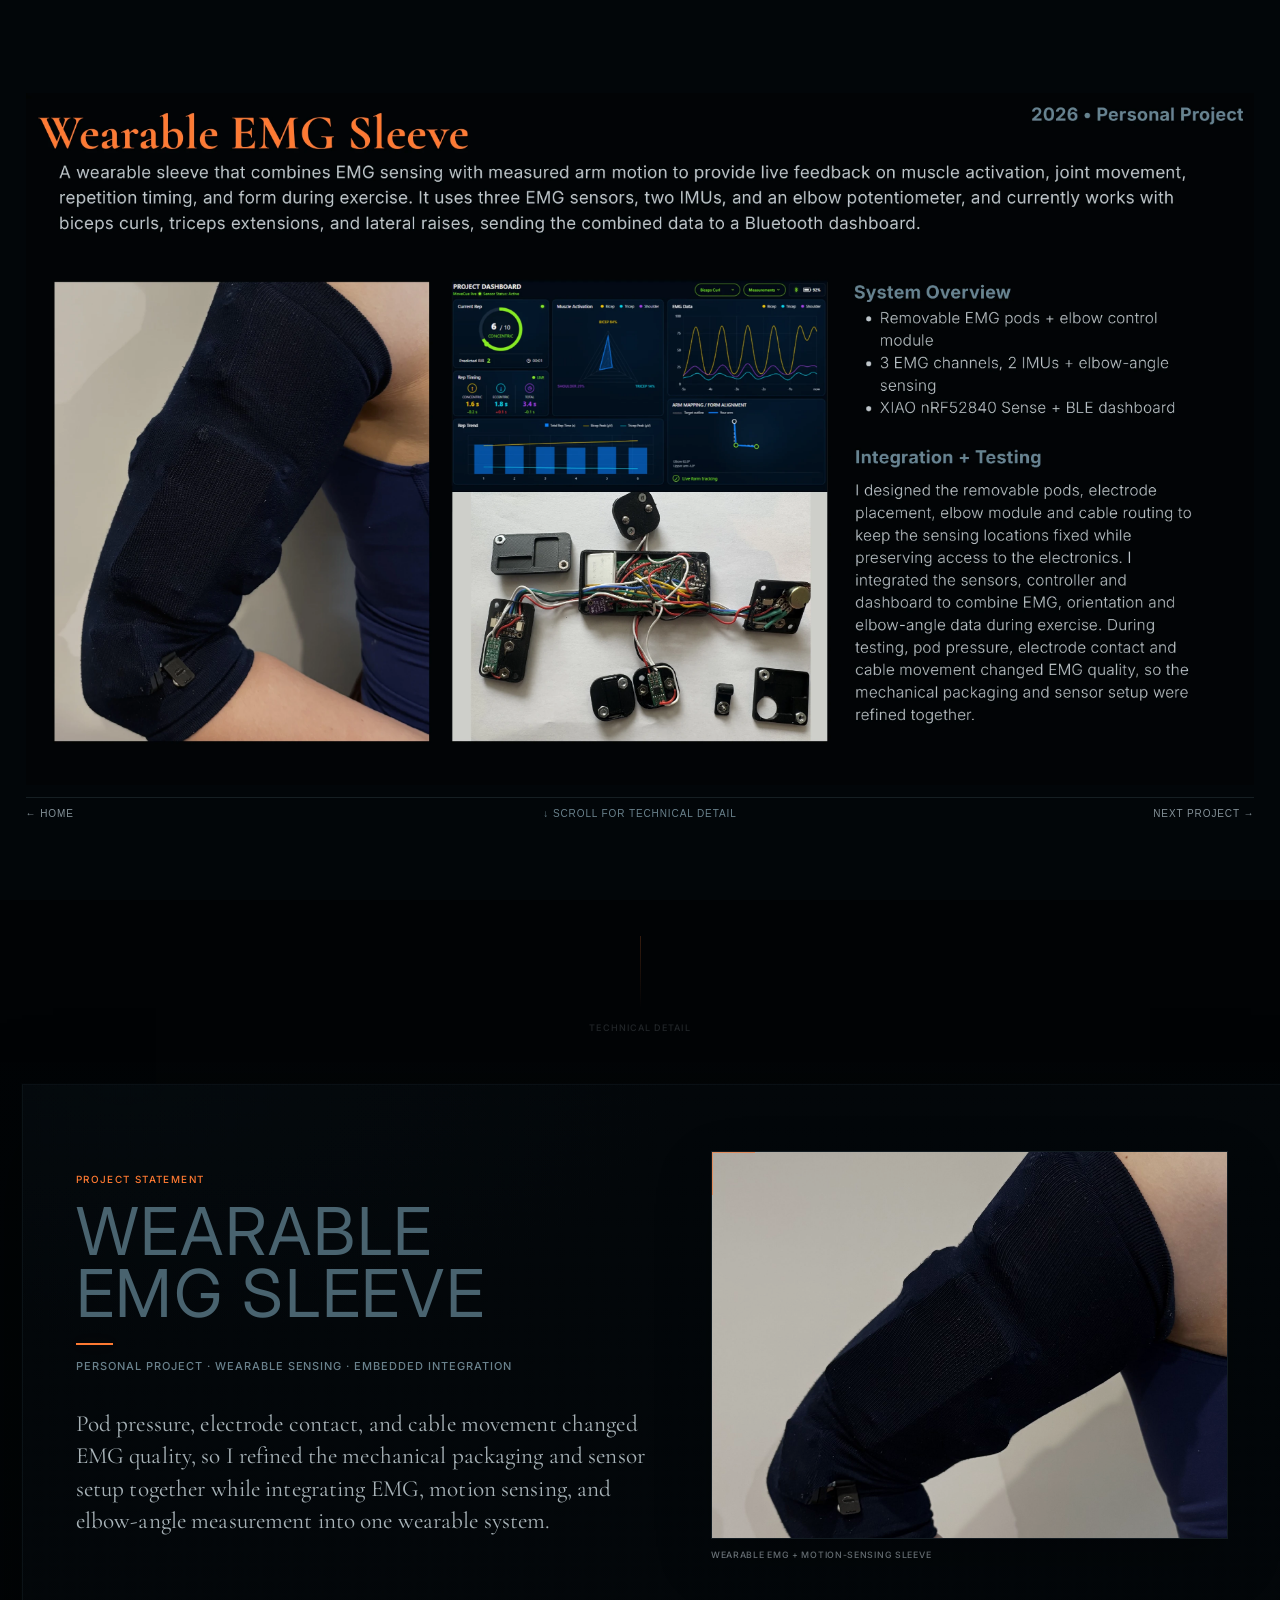
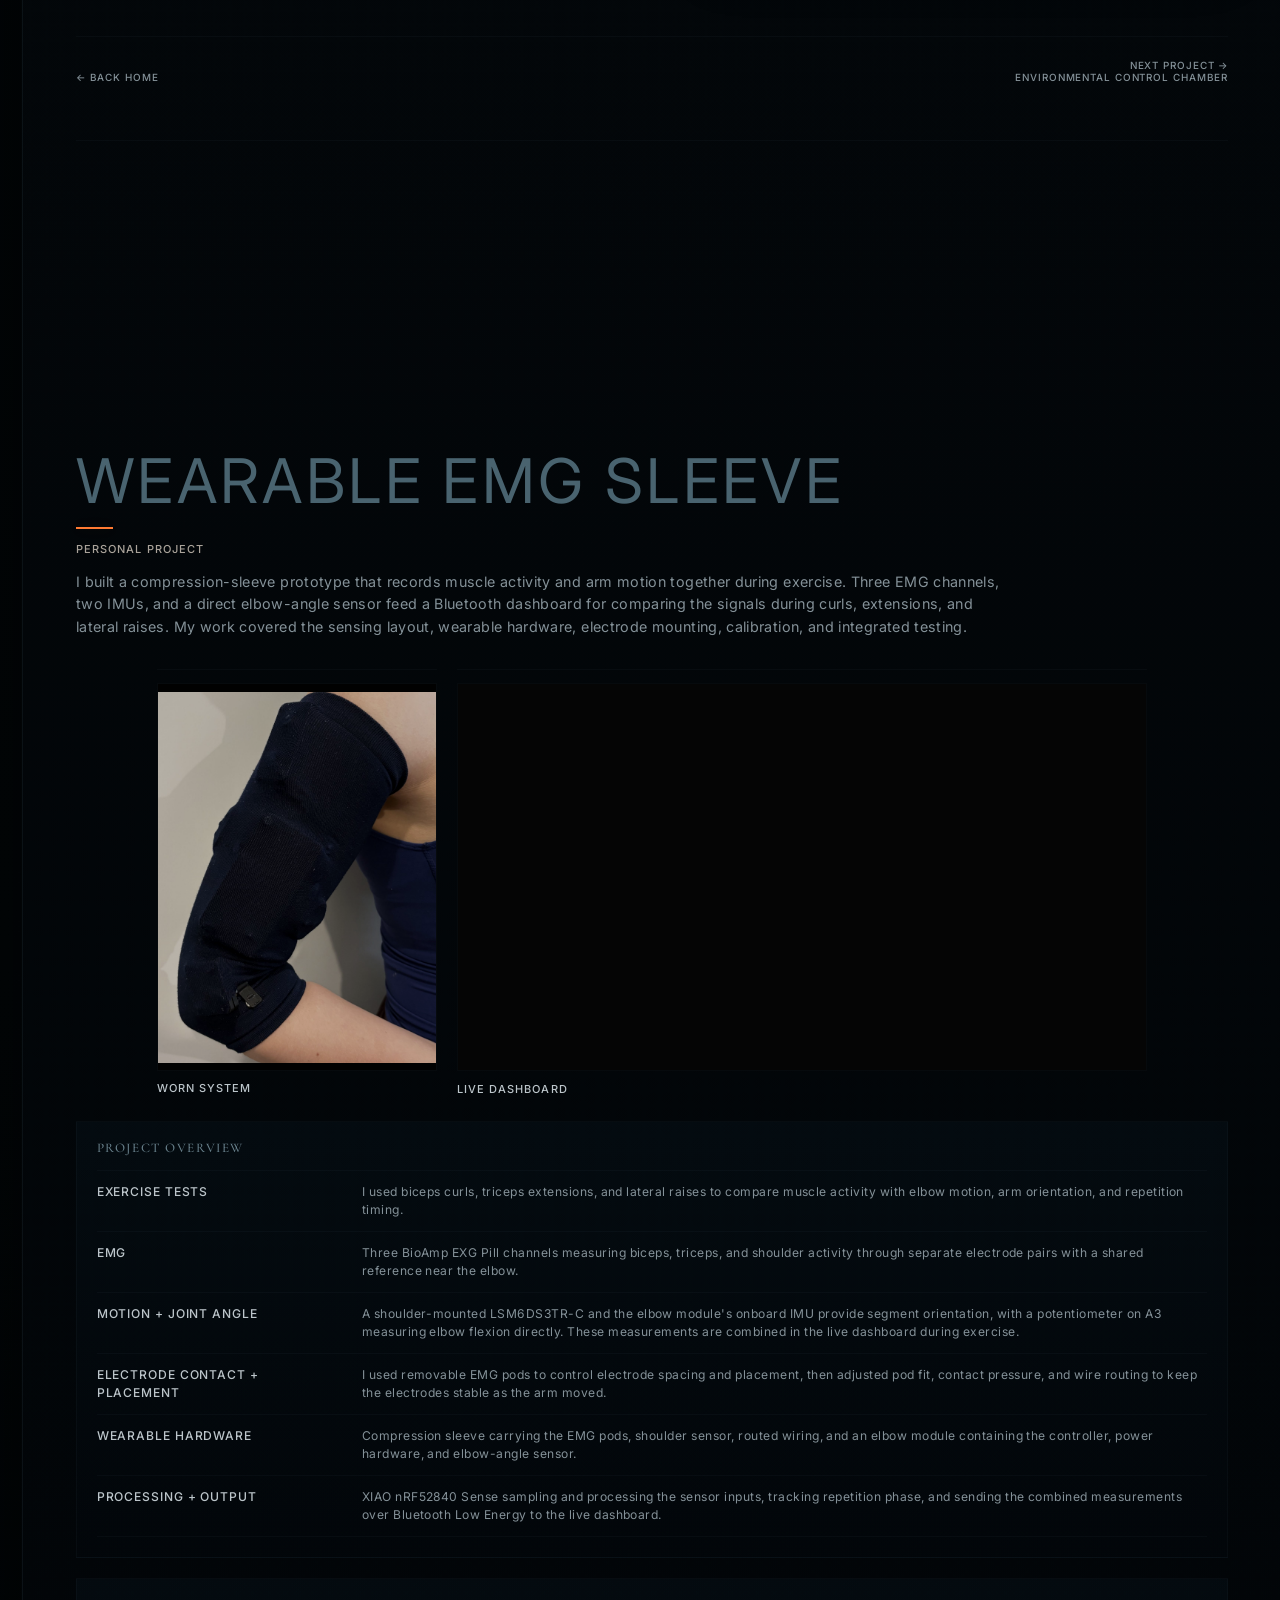
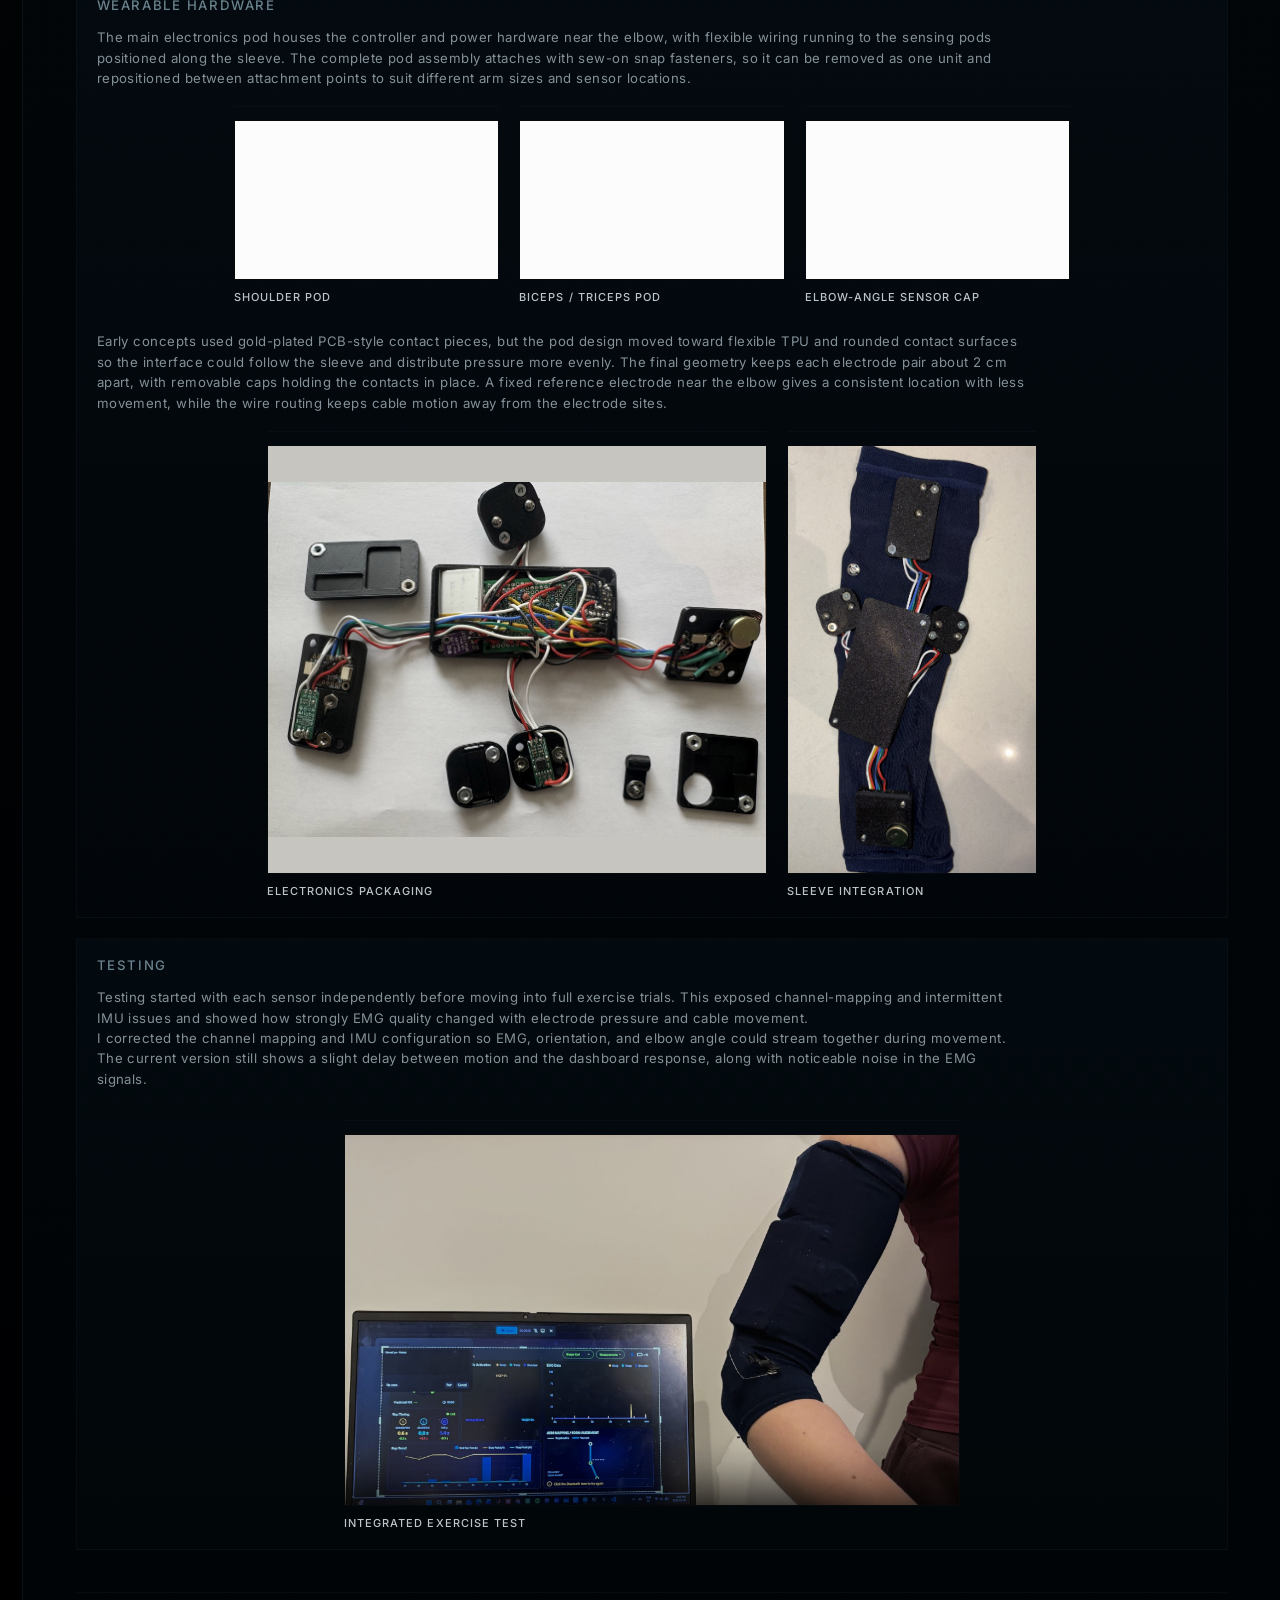
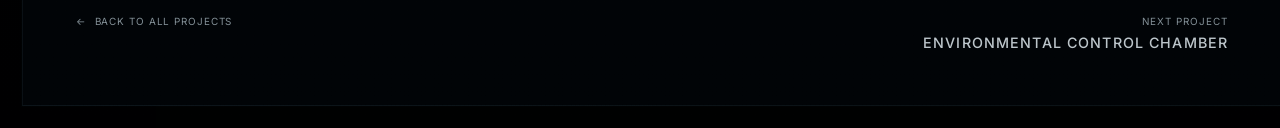
==== commit 3025a65f: "link fix" ====
--- a/projects_/emg/index.html
+++ b/projects_/emg/index.html
@@ -1938,7 +1938,7 @@
   <p class="technical-defer__label">Technical detail</p>
 </section>
 <div id="technical-deferred-content"></div>
-<script type="application/json" id="emg-technical-fallback">{"html": "<div id=\"technical-detail\" class=\"legacy-emg-host\"></div>", "scripts": ["(()=>{\n  const host=document.querySelector('#technical-deferred-content .legacy-emg-host');\n  if(!host || host.shadowRoot) return;\n  const root=host.attachShadow({mode:'open'});\n  const style=document.createElement('style');\n  style.textContent=\"\\n    :host {\\n      --bg: #0b0707;\\n      --panel: #100c0c;\\n      --panel-soft: rgba(244, 240, 234, 0.026);\\n      --text: #f4f0ea;\\n      --muted: #aaa39a;\\n      --line: rgba(244, 240, 234, 0.30);\\n      --line-soft: rgba(244, 240, 234, 0.13);\\n      --accent-line: #123a5a;\\n      --accent-text: #6fa0c8;\\n      --paper: #f4f2ed;\\n      --display: \\\"Cormorant Garamond\\\", Georgia, serif;\\n      --sans: \\\"Inter\\\", \\\"Helvetica Neue\\\", Arial, sans-serif;\\n    }\\n\\n    * {\\n      box-sizing: border-box;\\n    }\\n\\n    html {\\n      scroll-behavior: smooth;\\n      background: var(--bg);\\n    }\\n\\n    body {\\n      margin: 0;\\n      min-height: 0;\\n      overflow-x: hidden;\\n      background: var(--bg);\\n      color: var(--text);\\n      font-family: var(--sans);\\n      letter-spacing: 0.02em;\\n      scrollbar-color:\\n        rgba(244, 240, 234, 0.28)\\n        rgba(11, 7, 7, 0.78);\\n      scrollbar-width: thin;\\n    }\\n\\n    *::-webkit-scrollbar {\\n      width: 8px;\\n      height: 8px;\\n    }\\n\\n    *::-webkit-scrollbar-track {\\n      background: rgba(11, 7, 7, 0.78);\\n    }\\n\\n    *::-webkit-scrollbar-thumb {\\n      background: rgba(244, 240, 234, 0.24);\\n      border: 2px solid rgba(11, 7, 7, 0.78);\\n      border-radius: 999px;\\n    }\\n\\n    a {\\n      color: inherit;\\n      text-decoration: none;\\n    }\\n\\n    .background-context {\\n      position: fixed;\\n      inset: 0;\\n      padding: 42px clamp(22px, 4.6vw, 72px);\\n      opacity: 0.1;\\n      filter: blur(1.5px);\\n      pointer-events: none;\\n    }\\n\\n    .ghost-header {\\n      height: 250px;\\n      border-bottom: 1px solid var(--line-soft);\\n    }\\n\\n    .ghost-name {\\n      margin: 0;\\n      font-family: var(--display);\\n      font-size: clamp(80px, 12vw, 150px);\\n      line-height: 0.76;\\n      text-transform: uppercase;\\n    }\\n\\n    .ghost-grid {\\n      display: grid;\\n      grid-template-columns: repeat(3, 1fr);\\n      gap: clamp(18px, 2vw, 30px);\\n      margin-top: 48px;\\n    }\\n\\n    .ghost-block {\\n      height: 340px;\\n      background: var(--panel);\\n      border: 1px solid var(--line-soft);\\n    }\\n\\n    .overlay-wrap {\\n      position: relative;\\n      z-index: 2;\\n      min-height: 100vh;\\n      display: grid;\\n      place-items: start center;\\n      padding: 16px 8px;\\n    }\\n\\n    .summary-panel {\\n      width: min(1180px, calc((100vw - 20px) / 1.10));\\n      max-height: none;\\n      overflow: visible;\\n      zoom: 1.10;\\n      padding: clamp(26px, 3.8vw, 48px);\\n      background: rgba(11, 7, 7, 0.965);\\n      border: 1px solid var(--line-soft);\\n      box-shadow: 0 28px 80px rgba(0, 0, 0, 0.45);\\n    }\\n\\n    .panel-top {\\n      display: grid;\\n      grid-template-columns: 1fr auto;\\n      gap: 22px;\\n      align-items: start;\\n      margin-bottom: 14px;\\n    }\\n\\n    h1 {\\n      max-width: 720px;\\n      margin: 0;\\n      font-size: clamp(34px, 4.8vw, 56px);\\n      line-height: 0.9;\\n      font-weight: 400;\\n      letter-spacing: 0.055em;\\n      text-transform: uppercase;\\n    }\\n\\n    .pdf-link {\\n      justify-self: end;\\n      width: fit-content;\\n      padding-bottom: 4px;\\n      color: var(--muted);\\n      border-bottom: 1px solid var(--line);\\n      font-size: 11px;\\n      line-height: 1;\\n      letter-spacing: 0.08em;\\n      text-transform: uppercase;\\n      white-space: nowrap;\\n      transition: color 160ms ease, border-color 160ms ease;\\n    }\\n\\n    .pdf-link:hover {\\n      color: var(--accent-text);\\n      border-color: var(--accent-line);\\n    }\\n\\n    .project-type {\\n      margin: 0 0 14px;\\n      color: var(--muted);\\n      font-size: 10px;\\n      line-height: 1;\\n      font-weight: 500;\\n      letter-spacing: 0.1em;\\n      text-transform: uppercase;\\n    }\\n\\n    .summary-intro {\\n      max-width: 850px;\\n      margin: 0 0 28px;\\n      color: rgba(244, 240, 234, 0.76);\\n      font-size: 13px;\\n      line-height: 1.58;\\n      letter-spacing: 0.025em;\\n    }\\n\\n    .summary-grid,\\n    .design-grid {\\n      display: grid;\\n      gap: 18px;\\n    }\\n\\n    .summary-grid {\\n      grid-template-columns: repeat(2, minmax(0, 1fr));\\n      margin-bottom: 18px;\\n    }\\n\\n    .summary-card {\\n      padding: 18px;\\n      background: var(--panel-soft);\\n      border: 1px solid var(--line-soft);\\n    }\\n\\n    .summary-card.full {\\n      grid-column: 1 / -1;\\n    }\\n\\n    .summary-card h2 {\\n      margin: 0 0 14px;\\n      font-size: 12px;\\n      line-height: 1;\\n      font-weight: 500;\\n      letter-spacing: 0.12em;\\n      text-transform: uppercase;\\n    }\\n\\n    .section-heading {\\n      margin: 0 0 16px;\\n      color: rgba(244, 240, 234, 0.86);\\n      font-family: var(--display);\\n      font-size: 20px;\\n      line-height: 1;\\n      font-weight: 500;\\n      letter-spacing: 0.025em;\\n      text-transform: none;\\n    }\\n\\n    .summary-card > p {\\n      max-width: 850px;\\n      margin: 0;\\n      color: var(--muted);\\n      font-size: 12px;\\n      line-height: 1.55;\\n      letter-spacing: 0.035em;\\n    }\\n\\n    .visual-card,\\n    .evidence-card {\\n      display: grid;\\n      grid-template-rows: auto auto 1fr;\\n      gap: 11px;\\n      padding-top: 12px;\\n      border-top: 1px solid rgba(244, 240, 234, 0.10);\\n    }\\n\\n    .visual-card h3,\\n    .evidence-card h3 {\\n      margin: 0;\\n      font-size: 10px;\\n      line-height: 1;\\n      font-weight: 500;\\n      letter-spacing: 0.095em;\\n      text-transform: uppercase;\\n    }\\n\\n    .visual-card p,\\n    .evidence-card p {\\n      margin: 0;\\n      color: var(--muted);\\n      font-size: 11px;\\n      line-height: 1.42;\\n      letter-spacing: 0.035em;\\n    }\\n\\n    .media-frame {\\n      position: relative;\\n      width: 100%;\\n      display: grid;\\n      place-items: center;\\n      overflow: hidden;\\n      background: var(--panel);\\n      border: 1px solid var(--line-soft);\\n      box-shadow:\\n        inset 0 0 0 14px var(--panel),\\n        inset 0 0 0 15px var(--line-soft);\\n    }\\n\\n    .media-frame img,\\n    .media-frame video {\\n      display: block;\\n      width: 100%;\\n      height: 100%;\\n    }\\n\\n    .hero-card {\\n      margin-bottom: 24px;\\n    }\\n\\n    .hero-frame {\\n      aspect-ratio: 16 / 9;\\n      background: #000;\\n    }\\n\\n    .hero-frame video {\\n      object-fit: contain;\\n      object-position: center;\\n      background: #000;\\n    }\\n\\n    .system-list {\\n      display: grid;\\n      margin-top: 4px;\\n      border-top: 1px solid var(--line-soft);\\n    }\\n\\n    .system-row {\\n      display: grid;\\n      grid-template-columns: 0.29fr 1fr;\\n      gap: 18px;\\n      padding: 11px 0;\\n      border-bottom: 1px solid rgba(244, 240, 234, 0.10);\\n    }\\n\\n    .system-row strong,\\n    .system-row span {\\n      font-size: 11px;\\n      line-height: 1.48;\\n      letter-spacing: 0.04em;\\n    }\\n\\n    .system-row strong {\\n      color: var(--text);\\n      font-weight: 500;\\n      letter-spacing: 0.075em;\\n      text-transform: uppercase;\\n    }\\n\\n    .system-row span {\\n      color: var(--muted);\\n    }\\n\\n    .design-grid {\\n      grid-template-columns: repeat(2, minmax(0, 1fr));\\n      margin-top: 16px;\\n    }\\n\\n    .design-grid .media-frame {\\n      height: 340px;\\n    }\\n\\n    .swap-card,\\n    .swap-image {\\n      position: relative;\\n      width: 100%;\\n      height: 100%;\\n    }\\n\\n    .swap-card {\\n      outline: none;\\n    }\\n\\n    .swap-image img {\\n      position: absolute;\\n      inset: 0;\\n      transition: opacity 180ms ease;\\n    }\\n\\n    .default-image {\\n      opacity: 1;\\n    }\\n\\n    .hover-image {\\n      opacity: 0;\\n    }\\n\\n    .swap-card:hover .default-image,\\n    .swap-card:focus-visible .default-image {\\n      opacity: 0;\\n    }\\n\\n    .swap-card:hover .hover-image,\\n    .swap-card:focus-visible .hover-image {\\n      opacity: 1;\\n    }\\n\\n    .cad-image {\\n      object-fit: contain;\\n      object-position: center;\\n      padding: 18px;\\n      background: #ffffff;\\n      filter: saturate(0.78) contrast(1.02) brightness(0.99);\\n    }\\n\\n    .cad-frame {\\n      background: #ffffff;\\n      box-shadow:\\n        inset 0 0 0 14px #ffffff,\\n        inset 0 0 0 15px var(--line-soft);\\n    }\\n\\n    .cad-frame .swap-image {\\n      background: #ffffff;\\n    }\\n\\n    .hardware-grid .media-frame.cad-frame {\\n      height: 360px;\\n    }\\n\\n    .chamber-image {\\n      object-fit: cover;\\n      object-position: center;\\n      background: #000;\\n      filter: saturate(0.86) contrast(1.03) brightness(0.92);\\n    }\\n\\n    .validation-card {\\n      margin-top: 18px;\\n    }\\n\\n    .validation-frame {\\n      aspect-ratio: 5 / 3;\\n      background: #050505;\\n      box-shadow:\\n        inset 0 0 0 8px #050505,\\n        inset 0 0 0 9px var(--line-soft);\\n    }\\n\\n    .validation-frame img {\\n      object-fit: contain;\\n      object-position: center;\\n      padding: 6px;\\n      background: #050505;\\n    }\\n\\n    .cta-row {\\n      display: grid;\\n      grid-template-columns: 1fr auto 1fr;\\n      align-items: center;\\n      margin-top: 34px;\\n      padding-top: 22px;\\n      border-top: 1px solid var(--line-soft);\\n    }\\n\\n    .home-link {\\n      grid-column: 2;\\n      justify-self: center;\\n      min-width: 220px;\\n      padding: 10px 0;\\n      color: var(--text);\\n      text-align: center;\\n      border-top: 1px solid var(--accent-line);\\n      border-bottom: 1px solid var(--line-soft);\\n      font-size: 10px;\\n      line-height: 1;\\n      letter-spacing: 0.085em;\\n      text-transform: uppercase;\\n      transition: color 160ms ease, border-color 160ms ease;\\n    }\\n\\n    .home-link:hover {\\n      color: var(--accent-text);\\n      border-top-color: var(--accent-text);\\n      border-bottom-color: var(--accent-line);\\n    }\\n\\n    @media (max-width: 760px) {\\n      .background-context {\\n        opacity: 0.08;\\n        filter: blur(1px);\\n      }\\n\\n      .overlay-wrap {\\n        padding: 14px 10px;\\n      }\\n\\n      .summary-panel {\\n        width: 100%;\\n        max-width: 100%;\\n        max-height: none;\\n        overflow: visible;\\n        zoom: 1;\\n        padding: 22px 16px;\\n      }\\n\\n      h1 {\\n        font-size: 36px;\\n        line-height: 0.92;\\n      }\\n\\n      .summary-grid {\\n        grid-template-columns: 1fr;\\n        gap: 14px;\\n      }\\n\\n      .summary-card {\\n        padding: 16px;\\n      }\\n\\n      .system-row {\\n        grid-template-columns: 0.4fr 1fr;\\n        gap: 12px;\\n      }\\n\\n      .design-grid {\\n        gap: 12px;\\n      }\\n\\n      .design-grid .media-frame {\\n        height: 260px;\\n      }\\n    }\\n\\n    @media (max-width: 600px) {\\n      .design-grid {\\n        grid-template-columns: 1fr;\\n      }\\n\\n      .design-grid .media-frame {\\n        height: 300px;\\n      }\\n\\n      .validation-frame {\\n        aspect-ratio: 4 / 3;\\n      }\\n    }\\n\\n    @media (max-width: 520px) {\\n      .panel-top {\\n        grid-template-columns: 1fr;\\n      }\\n\\n      .pdf-link {\\n        justify-self: start;\\n      }\\n\\n      .system-row {\\n        grid-template-columns: 1fr;\\n        gap: 3px;\\n      }\\n\\n      .cta-row {\\n        grid-template-columns: 1fr;\\n      }\\n\\n      .home-link {\\n        grid-column: 1;\\n        justify-self: start;\\n        min-width: 180px;\\n      }\\n    }\\n  \\n    /* Shared portfolio project footer */\\n    .project-footer {\\n      display: grid;\\n      grid-template-columns: 1fr auto;\\n      gap: 24px;\\n      align-items: start;\\n      margin-top: 38px;\\n      padding-top: 22px;\\n      border-top: 1px solid var(--line-soft);\\n    }\\n\\n    .all-projects-link {\\n      display: inline-flex;\\n      align-items: center;\\n      gap: 8px;\\n      width: fit-content;\\n      color: rgba(244, 240, 234, 0.48);\\n      font-size: 9px;\\n      line-height: 1;\\n      letter-spacing: 0.09em;\\n      text-transform: uppercase;\\n      transition: color 160ms ease;\\n    }\\n\\n    .all-projects-link:hover {\\n      color: var(--text);\\n    }\\n\\n    .next-project-link {\\n      display: grid;\\n      justify-items: end;\\n      gap: 7px;\\n      text-align: right;\\n    }\\n\\n    .next-project-label {\\n      color: rgba(244, 240, 234, 0.42);\\n      font-size: 9px;\\n      line-height: 1;\\n      letter-spacing: 0.10em;\\n      text-transform: uppercase;\\n    }\\n\\n    .next-project-title {\\n      color: var(--text);\\n      font-family: var(--sans);\\n      font-size: 13px;\\n      line-height: 1.25;\\n      font-weight: 500;\\n      letter-spacing: 0.08em;\\n      text-transform: uppercase;\\n      transition: color 160ms ease;\\n    }\\n\\n    .next-project-link:hover .next-project-title {\\n      color: var(--accent-text);\\n    }\\n\\n    @media (max-width: 520px) {\\n      .project-footer {\\n        grid-template-columns: 1fr auto;\\n        gap: 14px;\\n      }\\n\\n      .next-project-title {\\n        font-size: 12px;\\n      }\\n    }\\n\\n\\n    /* Upper-limb sensing visual hierarchy */\\n    .hero-frame img,\\n    .hero-frame video {\\n      width: 100%;\\n      height: 100%;\\n      object-fit: contain;\\n      object-position: center;\\n      background: #000;\\n    }\\n\\n    .component-row,\\n    .system-cad-row,\\n    .hardware-grid,\\n    .result-grid {\\n      display: grid;\\n      gap: 18px;\\n      margin-top: 16px;\\n      align-items: start;\\n    }\\n\\n    .component-row {\\n      grid-template-columns: repeat(3, minmax(0, 1fr));\\n      max-width: 760px;\\n      margin-left: auto;\\n      margin-right: auto;\\n    }\\n\\n    .system-cad-row,\\n    .hardware-grid,\\n    .result-grid {\\n      grid-template-columns: repeat(2, minmax(0, 1fr));\\n    }\\n\\n    .component-row .media-frame {\\n      height: 145px;\\n      background: #ffffff;\\n    }\\n\\n    .system-cad-row .media-frame {\\n      height: 180px;\\n      background: #ffffff;\\n    }\\n\\n    .hardware-grid .media-frame,\\n    .result-grid .media-frame {\\n      height: 300px;\\n    }\\n\\n    .component-photo,\\n    .cad-image {\\n      object-fit: contain;\\n      object-position: center;\\n      padding: 14px;\\n      background: #ffffff;\\n      filter: saturate(0.92) contrast(1.01) brightness(0.99);\\n    }\\n\\n    .wearing-photo {\\n      object-fit: cover;\\n      object-position: center;\\n      background: #000;\\n      filter: saturate(0.88) contrast(1.03) brightness(0.93);\\n    }\\n\\n    .electronics-photo {\\n      object-fit: contain;\\n      object-position: center;\\n      padding: 12px;\\n      background: #ffffff;\\n      filter: saturate(0.9) contrast(1.02) brightness(0.98);\\n    }\\n\\n    .dashboard-image {\\n      object-fit: contain;\\n      object-position: center;\\n      padding: 6px;\\n      background: #050505;\\n    }\\n\\n    .integrated-test-photo {\\n      object-fit: cover;\\n      object-position: center;\\n      background: #050505;\\n      filter: saturate(0.9) contrast(1.02) brightness(0.95);\\n    }\\n\\n    .pdf-video-poster {\\n      display: none !important;\\n    }\\n\\n    .visual-card.header-only {\\n      grid-template-rows: auto auto;\\n    }\\n\\n    .hardware-separator-copy {\\n      margin-top: 26px !important;\\n      margin-bottom: 4px !important;\\n    }\\n\\n    @media (max-width: 760px) {\\n      .component-row,\\n      .system-cad-row,\\n      .hardware-grid,\\n      .result-grid {\\n        gap: 12px;\\n      }\\n\\n      .component-row .media-frame {\\n        height: 125px;\\n      }\\n\\n      .system-cad-row .media-frame {\\n        height: 160px;\\n      }\\n\\n      .hardware-grid .media-frame,\\n      .result-grid .media-frame {\\n        height: 250px;\\n      }\\n    }\\n\\n    @media (max-width: 600px) {\\n      .system-cad-row,\\n      .hardware-grid,\\n      .result-grid {\\n        grid-template-columns: 1fr;\\n      }\\n\\n      .component-row {\\n        grid-template-columns: repeat(3, minmax(0, 1fr));\\n        gap: 8px;\\n      }\\n\\n      .component-row .media-frame {\\n        height: 105px;\\n      }\\n\\n      .system-cad-row .media-frame {\\n        height: 180px;\\n      }\\n\\n      .hardware-grid .media-frame,\\n      .result-grid .media-frame {\\n        height: 300px;\\n      }\\n    }\\n  \\n\\n\\n    /* Media sizing: preserve each source image's natural orientation. */\\n    .top-showcase {\\n      grid-template-columns: minmax(0, 0.72fr) minmax(0, 1.7fr);\\n      align-items: stretch;\\n      max-width: 850px;\\n      margin-left: auto;\\n      margin-right: auto;\\n    }\\n\\n    .top-showcase .visual-card {\\n      min-width: 0;\\n    }\\n\\n    .top-showcase .media-frame {\\n      height: 350px;\\n      padding: 0;\\n      background: #050505;\\n      box-shadow: none;\\n    }\\n\\n    .top-showcase .wearing-photo {\\n      width: 100%;\\n      height: 100%;\\n      padding: 0;\\n      object-fit: cover;\\n      object-position: center;\\n      background: #050505;\\n    }\\n\\n    .top-showcase .dashboard-image {\\n      width: 100%;\\n      height: 100%;\\n      padding: 0;\\n      object-fit: contain;\\n      object-position: center;\\n      background: #050505;\\n    }\\n\\n    /* CAD/component views may contain their own white canvas; do not add a second border of padding. */\\n    .component-row .media-frame {\\n      padding: 0;\\n      background: #ffffff;\\n      box-shadow: none;\\n    }\\n\\n    .component-row .component-photo,\\n    .component-row .cad-image {\\n      width: 100%;\\n      height: 100%;\\n      padding: 0;\\n      object-fit: contain;\\n      object-position: center;\\n      background: #ffffff;\\n    }\\n\\n    /* Electronics is the primary hardware view; sleeve is a narrow supporting crop. */\\n    .hardware-grid {\\n      grid-template-columns: minmax(0, 2fr) minmax(0, 1fr);\\n      max-width: 820px;\\n      margin-left: auto;\\n      margin-right: auto;\\n      align-items: stretch;\\n    }\\n\\n    .hardware-grid .media-frame {\\n      width: 100%;\\n      height: 330px;\\n      padding: 0;\\n      background: #050505;\\n      box-shadow: none;\\n    }\\n\\n    .hardware-grid .electronics-photo {\\n      width: 100%;\\n      height: 100%;\\n      padding: 0;\\n      object-fit: cover;\\n      object-position: center;\\n      background: #050505;\\n    }\\n\\n    .hardware-grid .sleeve-photo {\\n      width: 100%;\\n      height: 100%;\\n      padding: 0;\\n      object-fit: cover;\\n      object-position: 50% 50%;\\n      background: #050505;\\n    }\\n\\n    /* Final test evidence: equal image/video split. */\\n    .final-test-grid {\\n      display: grid;\\n      grid-template-columns: repeat(2, minmax(0, 1fr));\\n      gap: 18px;\\n      margin-top: 18px;\\n      align-items: start;\\n    }\\n\\n    .final-test-grid .media-frame {\\n      width: 100%;\\n      aspect-ratio: 16 / 10;\\n      height: auto;\\n      padding: 0;\\n      background: #050505;\\n      box-shadow: none;\\n    }\\n\\n    .final-test-grid img,\\n    .final-test-grid video {\\n      width: 100%;\\n      height: 100%;\\n      object-fit: cover;\\n      object-position: center;\\n      background: #050505;\\n    }\\n\\n    /* Integrated test photo is 2048x1439; match that ratio instead of forcing 5:3. */\\n    .validation-frame {\\n      aspect-ratio: 2048 / 1439;\\n      padding: 0;\\n      box-shadow: none;\\n    }\\n\\n    .validation-frame .integrated-test-photo {\\n      width: 100%;\\n      height: 100%;\\n      padding: 0;\\n      object-fit: cover;\\n      object-position: center;\\n      background: #050505;\\n    }\\n\\n    /* The final demo is 1790x1080; matching it removes arbitrary black bars. */\\n    .demo-video-card .hero-frame {\\n      aspect-ratio: 1790 / 1080;\\n      height: auto;\\n      padding: 0;\\n      box-shadow: none;\\n    }\\n\\n    .demo-video-card .hero-frame video {\\n      width: 100%;\\n      height: 100%;\\n      object-fit: cover;\\n      object-position: center;\\n    }\\n\\n    @media (max-width: 760px) {\\n      .top-showcase {\\n        grid-template-columns: minmax(0, 0.72fr) minmax(0, 1.7fr);\\n      }\\n\\n      .top-showcase .media-frame {\\n        height: 280px;\\n      }\\n\\n      .hardware-grid {\\n        max-width: 720px;\\n      }\\n    }\\n\\n    @media (max-width: 600px) {\\n      .top-showcase {\\n        grid-template-columns: 1fr;\\n      }\\n\\n      .top-showcase .media-frame {\\n        height: auto;\\n      }\\n\\n      .top-showcase .visual-card:first-child .media-frame {\\n        aspect-ratio: 1479 / 2048;\\n      }\\n\\n      .top-showcase .visual-card:last-child .media-frame {\\n        aspect-ratio: 16 / 9;\\n      }\\n\\n      .hardware-grid,\\n      .final-test-grid {\\n        grid-template-columns: 1fr;\\n        max-width: 430px;\\n      }\\n\\n      .hardware-grid .media-frame {\\n        height: 300px;\\n      }\\n    }\\n\\n\\n    /* Clean, aligned split layouts. */\\n    .top-showcase {\\n      grid-template-columns: repeat(2, minmax(0, 1fr));\\n      max-width: 900px;\\n      gap: 18px;\\n      align-items: stretch;\\n    }\\n\\n    .top-showcase .visual-card,\\n    .final-test-grid .visual-card,\\n    .hardware-grid .visual-card {\\n      min-width: 0;\\n      align-self: stretch;\\n    }\\n\\n    .top-showcase .media-frame {\\n      height: 320px;\\n    }\\n\\n    .top-showcase .wearing-photo {\\n      object-fit: cover;\\n      object-position: 50% 48%;\\n    }\\n\\n    .top-showcase .dashboard-image {\\n      object-fit: contain;\\n      object-position: center;\\n      background: #050505;\\n    }\\n\\n    .hardware-grid {\\n      grid-template-columns: minmax(0, 2fr) minmax(0, 1fr);\\n      max-width: 860px;\\n      gap: 18px;\\n      align-items: stretch;\\n    }\\n\\n    .hardware-grid .media-frame {\\n      height: 340px;\\n    }\\n\\n    .hardware-grid .electronics-photo {\\n      object-fit: cover;\\n      object-position: center;\\n    }\\n\\n    .hardware-grid .sleeve-photo {\\n      object-fit: cover;\\n      object-position: 50% 50%;\\n    }\\n\\n    .final-test-grid {\\n      grid-template-columns: repeat(2, minmax(0, 1fr));\\n      gap: 18px;\\n      align-items: stretch;\\n    }\\n\\n    .final-test-grid .visual-card {\\n      grid-template-rows: 300px auto;\\n      gap: 11px;\\n    }\\n\\n    .final-test-grid .media-frame {\\n      width: 100%;\\n      height: 300px;\\n      aspect-ratio: auto;\\n      padding: 0;\\n    }\\n\\n    .final-test-grid img,\\n    .final-test-grid video {\\n      display: block;\\n      width: 100%;\\n      height: 100%;\\n      object-fit: cover;\\n      object-position: center;\\n      margin: 0;\\n    }\\n\\n    @media (max-width: 760px) {\\n      .top-showcase .media-frame {\\n        height: 280px;\\n      }\\n\\n      .final-test-grid .visual-card {\\n        grid-template-rows: 260px auto;\\n      }\\n\\n      .final-test-grid .media-frame {\\n        height: 260px;\\n      }\\n    }\\n\\n    @media (max-width: 600px) {\\n      .top-showcase,\\n      .hardware-grid,\\n      .final-test-grid {\\n        grid-template-columns: 1fr;\\n        max-width: 430px;\\n      }\\n\\n      .top-showcase .media-frame,\\n      .hardware-grid .media-frame,\\n      .final-test-grid .media-frame {\\n        height: 300px;\\n      }\\n\\n      .final-test-grid .visual-card {\\n        grid-template-rows: 300px auto;\\n      }\\n    }\\n\\n    /* Final media layout: natural aspect ratios, no forced 50/50 cropping. */\\n    .top-showcase {\\n      grid-template-columns: minmax(0, 0.722fr) minmax(0, 1.778fr);\\n      max-width: 900px;\\n      gap: 18px;\\n      align-items: start;\\n      margin-left: auto;\\n      margin-right: auto;\\n    }\\n\\n    .top-showcase .visual-card {\\n      min-width: 0;\\n    }\\n\\n    .top-showcase .media-frame {\\n      width: 100%;\\n      height: auto;\\n      padding: 0;\\n      overflow: hidden;\\n      background: #050505;\\n      box-shadow: none;\\n    }\\n\\n    .top-showcase .visual-card:first-child .media-frame {\\n      aspect-ratio: 1479 / 2048;\\n    }\\n\\n    .top-showcase .visual-card:last-child .media-frame {\\n      aspect-ratio: 16 / 9;\\n    }\\n\\n    .top-showcase .wearing-photo,\\n    .top-showcase .dashboard-image {\\n      display: block;\\n      width: 100%;\\n      height: 100%;\\n      padding: 0;\\n      object-fit: contain;\\n      object-position: center;\\n      background: #050505;\\n    }\\n\\n    .final-test-grid.video-only {\\n      display: block;\\n      width: 100%;\\n      max-width: 900px;\\n      margin: 18px auto 0;\\n    }\\n\\n    .final-test-grid.video-only .visual-card {\\n      display: grid;\\n      grid-template-rows: auto auto;\\n      gap: 11px;\\n      width: 100%;\\n    }\\n\\n    .final-test-grid.video-only .media-frame {\\n      width: 100%;\\n      height: auto;\\n      aspect-ratio: 1790 / 1080;\\n      padding: 0;\\n      overflow: hidden;\\n      background: #050505;\\n      box-shadow: none;\\n    }\\n\\n    .final-test-grid.video-only video {\\n      display: block;\\n      width: 100%;\\n      height: 100%;\\n      margin: 0;\\n      object-fit: contain;\\n      object-position: center;\\n      background: #050505;\\n    }\\n\\n    @media (max-width: 600px) {\\n      .top-showcase {\\n        grid-template-columns: 1fr;\\n        max-width: 430px;\\n      }\\n\\n      .top-showcase .visual-card:first-child .media-frame {\\n        aspect-ratio: 1479 / 2048;\\n      }\\n\\n      .top-showcase .visual-card:last-child .media-frame {\\n        aspect-ratio: 16 / 9;\\n      }\\n\\n      .final-test-grid.video-only {\\n        max-width: 430px;\\n      }\\n    }\\n\\n    @media print {\\n      @page {\\n        size: Letter portrait;\\n        margin: 0;\\n      }\\n\\n      html,\\n      body {\\n        width: 100%;\\n        min-height: 0;\\n        overflow: visible !important;\\n        background: #0b0707 !important;\\n        -webkit-print-color-adjust: exact !important;\\n        print-color-adjust: exact !important;\\n      }\\n\\n      .background-context {\\n        display: none !important;\\n      }\\n\\n      .overlay-wrap {\\n        display: block !important;\\n        min-height: 0 !important;\\n        padding: 0 !important;\\n      }\\n\\n      .summary-panel {\\n        width: 100% !important;\\n        max-width: none !important;\\n        max-height: none !important;\\n        overflow: visible !important;\\n        padding: 0.42in !important;\\n        border: 0 !important;\\n        box-shadow: none !important;\\n        background: #0b0707 !important;\\n      }\\n\\n      .pdf-link,\\n      .project-footer {\\n        display: none !important;\\n      }\\n\\n      .media-frame video {\\n        display: none !important;\\n      }\\n\\n      .media-frame .pdf-video-poster {\\n        display: block !important;\\n        width: 100% !important;\\n        height: 100% !important;\\n        object-fit: cover !important;\\n        object-position: center !important;\\n      }\\n\\n      .hero-card,\\n      .summary-card,\\n      .visual-card,\\n      .system-row,\\n      .component-row,\\n      .hardware-grid,\\n      .result-grid {\\n        break-inside: avoid;\\n        page-break-inside: avoid;\\n      }\\n\\n      .summary-grid {\\n        display: block !important;\\n      }\\n\\n      .summary-card {\\n        margin-bottom: 18px;\\n      }\\n\\n      .summary-intro {\\n        margin-bottom: 18px;\\n      }\\n\\n      .hero-frame {\\n        max-height: 4.1in;\\n      }\\n\\n      .component-row .media-frame {\\n        height: 1.55in !important;\\n      }\\n\\n      .hardware-grid .media-frame,\\n      .result-grid .media-frame {\\n        height: 2.45in !important;\\n      }\\n    }\\n\\n\\n    .demo-video-card {\\n      width: min(690px, 100%);\\n      margin: 28px auto 0;\\n    }\\n\\n\\n    /* Electronics split crop fix: preserve full open-pod photo in the 2/3 column. */\\n    .hardware-grid .media-frame {\\n      height: 560px;\\n    }\\n\\n    .hardware-grid .electronics-card .media-frame {\\n      background: #c9c8c2;\\n    }\\n\\n    .hardware-grid .electronics-photo {\\n      width: 100%;\\n      height: 100%;\\n      padding: 0;\\n      object-fit: contain !important;\\n      object-position: center !important;\\n      background: #c9c8c2;\\n    }\\n\\n    .hardware-grid .sleeve-photo {\\n      width: 100%;\\n      height: 100%;\\n      object-fit: cover !important;\\n      object-position: 50% 50% !important;\\n    }\\n\\n    @media (max-width: 760px) {\\n      .hardware-grid .media-frame {\\n        height: 480px;\\n      }\\n    }\\n\\n    @media (max-width: 600px) {\\n      .hardware-grid .media-frame {\\n        height: auto;\\n      }\\n\\n      .hardware-grid .electronics-card .media-frame {\\n        aspect-ratio: 3 / 4;\\n      }\\n\\n      .hardware-grid .visual-card:not(.electronics-card) .media-frame {\\n        aspect-ratio: 4 / 5;\\n      }\\n    }\\n\\n  \\n    /* Final size reduction: keep these media sections compact on desktop and stacked/mobile views. */\\n    .hardware-grid {\\n      max-width: 700px !important;\\n      margin-left: auto !important;\\n      margin-right: auto !important;\\n    }\\n\\n    .hardware-grid .media-frame {\\n      height: 390px !important;\\n    }\\n\\n    .final-test-grid.video-only {\\n      max-width: 560px !important;\\n      margin-left: auto !important;\\n      margin-right: auto !important;\\n    }\\n\\n    .demo-video-card {\\n      width: 100% !important;\\n      max-width: 560px !important;\\n      margin-left: auto !important;\\n      margin-right: auto !important;\\n    }\\n\\n    @media (max-width: 760px) {\\n      .hardware-grid {\\n        max-width: 600px !important;\\n      }\\n\\n      .hardware-grid .media-frame {\\n        height: 340px !important;\\n      }\\n\\n      .final-test-grid.video-only,\\n      .demo-video-card {\\n        max-width: 500px !important;\\n      }\\n    }\\n\\n    @media (max-width: 600px) {\\n      .hardware-grid {\\n        max-width: 320px !important;\\n        grid-template-columns: 1fr !important;\\n      }\\n\\n      .hardware-grid .media-frame,\\n      .hardware-grid .electronics-card .media-frame,\\n      .hardware-grid .visual-card:not(.electronics-card) .media-frame {\\n        height: 290px !important;\\n        aspect-ratio: auto !important;\\n      }\\n\\n      .final-test-grid.video-only,\\n      .demo-video-card {\\n        max-width: 360px !important;\\n      }\\n    }\\n\\n  \\n\\n    /* Approved finishing accents only \\u2014 preserves the original corrected project-page design. */\\n    :host {\\n      --portfolio-orange: #FF7A32;\\n      --portfolio-orange-hover: #FF9B65;\\n      --portfolio-orange-line: rgba(255,122,50,.72);\\n    }\\n    .pdf-link, .pdf-link:visited {\\n      color: var(--portfolio-orange) !important;\\n      border-bottom-color: var(--portfolio-orange-line) !important;\\n    }\\n    .pdf-link:hover, .pdf-link:focus-visible {\\n      color: var(--portfolio-orange-hover) !important;\\n      border-bottom-color: var(--portfolio-orange-hover) !important;\\n    }\\n    a:hover, button:hover {\\n      --accent-text: var(--portfolio-orange);\\n    }\\n    .swap-card:hover .media-frame,\\n    .swap-card:focus-visible .media-frame {\\n      border-color: var(--portfolio-orange-line) !important;\\n    }\\n    .next-project-link:hover .next-project-title,\\n    .next-project-link:focus-visible .next-project-title,\\n    .archive-link:hover, .archive-link:focus-visible {\\n      color: var(--portfolio-orange) !important;\\n    }\\n    :focus-visible { outline-color: var(--portfolio-orange) !important; }\\n  \\n\\n    /* Project-page visual match to the approved homepage. Layout/content intentionally untouched. */\\n    :host {\\n      --project-bg: #000102;\\n      --project-bg-deep: #000000;\\n      --project-panel: #010407;\\n      --project-panel-soft: rgba(5, 14, 21, 0.54);\\n      --project-text: #edf0f2;\\n      --project-muted: #87939a;\\n      --project-blue: #405b68;\\n      --project-blue-hover: #6a828d;\\n      --project-line: rgba(54, 75, 86, 0.18);\\n      --project-line-soft: rgba(54, 75, 86, 0.095);\\n      --project-orange: #FF7A32;\\n      --project-orange-hover: #FF9B65;\\n      --project-orange-soft: rgba(255, 122, 50, 0.14);\\n      --project-orange-line: rgba(255, 122, 50, 0.76);\\n    }\\n\\n    html {\\n      background: var(--project-bg) !important;\\n      color-scheme: dark;\\n    }\\n\\n    body {\\n      color: var(--project-text) !important;\\n      background:\\n        radial-gradient(850px 520px at 88% 0%, rgba(8, 17, 23, 0.055), transparent 78%),\\n        radial-gradient(760px 560px at 4% 58%, rgba(8, 20, 28, 0.035), transparent 80%),\\n        linear-gradient(180deg, var(--project-bg) 0%, #010305 50%, var(--project-bg-deep) 100%) !important;\\n      -webkit-font-smoothing: antialiased;\\n      -moz-osx-font-smoothing: grayscale;\\n      scrollbar-color: rgba(106, 130, 141, 0.36) rgba(0, 1, 2, 0.92) !important;\\n    }\\n\\n    *::-webkit-scrollbar-track {\\n      background: rgba(0, 1, 2, 0.92) !important;\\n    }\\n\\n    *::-webkit-scrollbar-thumb {\\n      background: rgba(106, 130, 141, 0.30) !important;\\n      border-color: rgba(0, 1, 2, 0.92) !important;\\n    }\\n\\n    *::-webkit-scrollbar-thumb:hover {\\n      background: rgba(106, 130, 141, 0.48) !important;\\n    }\\n\\n    ::selection {\\n      color: var(--project-text);\\n      background: rgba(255, 122, 50, 0.28);\\n    }\\n\\n    /* Keep the original background composition but shift it into the homepage palette. */\\n    .background-context {\\n      opacity: 0.13 !important;\\n      filter: blur(1.35px) !important;\\n    }\\n\\n    .ghost-header {\\n      border-bottom-color: var(--project-line-soft) !important;\\n    }\\n\\n    .ghost-name {\\n      color: rgba(106, 130, 141, 0.34) !important;\\n    }\\n\\n    .ghost-block {\\n      background: rgba(3, 8, 12, 0.82) !important;\\n      border-color: var(--project-line-soft) !important;\\n    }\\n\\n    /* Same blue-black depth as the homepage rather than the old brown/black panel. */\\n    .summary-panel {\\n      background:\\n        radial-gradient(700px 320px at 8% 0%, rgba(20, 43, 56, 0.10), transparent 72%),\\n        linear-gradient(180deg, rgba(3, 8, 12, 0.985), rgba(1, 4, 7, 0.985)) !important;\\n      border-color: var(--project-line) !important;\\n      box-shadow:\\n        0 28px 80px rgba(0, 0, 0, 0.48),\\n        0 0 0 1px rgba(64, 91, 104, 0.025) !important;\\n    }\\n\\n    h1 {\\n      color: var(--project-text) !important;\\n      text-wrap: balance;\\n    }\\n\\n    /* Small permanent orange cue: present on every project, including pages without PDFs. */\\n    h1::after {\\n      content: '';\\n      display: block;\\n      width: 34px;\\n      height: 2px;\\n      margin-top: 17px;\\n      background: var(--project-orange);\\n      box-shadow: 0 0 12px rgba(255, 122, 50, 0.10);\\n    }\\n\\n    .summary-intro,\\n    .summary-card p,\\n    .visual-card p,\\n    .system-row span,\\n    .next-project-label,\\n    .all-projects-link,\\n    .project-files-link,\\n    .home-link {\\n      color: var(--project-muted) !important;\\n    }\\n\\n    .summary-card {\\n      background:\\n        linear-gradient(180deg, rgba(5, 14, 21, 0.58), rgba(2, 7, 11, 0.52)) !important;\\n      border-color: var(--project-line-soft) !important;\\n    }\\n\\n    .summary-card h2,\\n    .section-heading {\\n      color: var(--project-blue-hover) !important;\\n    }\\n\\n    .visual-card {\\n      border-top-color: var(--project-line-soft) !important;\\n    }\\n\\n    .visual-card h3,\\n    .system-row strong {\\n      color: #c9d2d6 !important;\\n    }\\n\\n    .system-list,\\n    .project-footer,\\n    .cta-row {\\n      border-color: var(--project-line-soft) !important;\\n    }\\n\\n    .system-row {\\n      border-bottom-color: var(--project-line-soft) !important;\\n    }\\n\\n    /* Image framing follows the homepage: cool neutral border at rest, orange only when interactive. */\\n    .media-frame {\\n      background: var(--project-bg) !important;\\n      border-color: var(--project-line-soft) !important;\\n      box-shadow:\\n        inset 0 0 0 14px var(--project-panel),\\n        inset 0 0 0 15px var(--project-line-soft) !important;\\n    }\\n\\n    .media-frame.cad {\\n      /* Preserve the existing light CAD plate while harmonizing its outer edge. */\\n      border-color: rgba(64, 91, 104, 0.24) !important;\\n    }\\n\\n    .swap-card .media-frame {\\n      transition: border-color 180ms ease, box-shadow 200ms ease, transform 200ms ease !important;\\n    }\\n\\n    .swap-card:hover .media-frame,\\n    .swap-card:focus-visible .media-frame {\\n      border-color: var(--project-orange-line) !important;\\n      box-shadow:\\n        0 0 0 1px rgba(255, 122, 50, 0.18),\\n        0 0 22px var(--project-orange-soft) !important;\\n      transform: translateY(-1px);\\n    }\\n\\n    .swap-card:hover .media-frame.cad,\\n    .swap-card:focus-visible .media-frame.cad {\\n      box-shadow:\\n        inset 0 0 0 10px var(--cad-bg),\\n        inset 0 0 0 11px var(--project-orange-line),\\n        0 0 22px var(--project-orange-soft) !important;\\n    }\\n\\n    /* Blue is the structural accent. Orange means action. */\\n    .pdf-link,\\n    .pdf-link:visited {\\n      color: var(--project-orange) !important;\\n      border-bottom-color: var(--project-orange-line) !important;\\n    }\\n\\n    .pdf-link:hover,\\n    .pdf-link:focus-visible {\\n      color: var(--project-orange-hover) !important;\\n      border-bottom-color: var(--project-orange-hover) !important;\\n    }\\n\\n    .archive-link {\\n      border-top-color: var(--project-blue) !important;\\n      border-bottom-color: var(--project-line-soft) !important;\\n    }\\n\\n    .home-link:hover,\\n    .home-link:focus-visible,\\n    .archive-link:hover,\\n    .archive-link:focus-visible,\\n    .all-projects-link:hover,\\n    .all-projects-link:focus-visible,\\n    .project-files-link:hover,\\n    .project-files-link:focus-visible,\\n    .next-project-link:hover .next-project-title,\\n    .next-project-link:focus-visible .next-project-title {\\n      color: var(--project-orange) !important;\\n      border-color: var(--project-orange-line) !important;\\n    }\\n\\n    .next-project-title {\\n      color: var(--project-text) !important;\\n    }\\n\\n    :focus-visible {\\n      outline-color: var(--project-orange) !important;\\n    }\\n\\n    @media (max-width: 760px) {\\n      .background-context { opacity: 0.09 !important; }\\n      h1::after { margin-top: 14px; }\\n    }\\n  \\n\\n  /* Final project-page colour match. Layout/content intentionally untouched. */\\n  :host {\\n    --project-bg: #010305;\\n    --project-bg-mid: #020507;\\n    --project-bg-deep: #000102;\\n    --project-panel: #03070a;\\n    --project-title-blue: #49636f;\\n    --project-heading-blue: #6a828d;\\n    --project-subheading: #bcc5ca;\\n    --project-body-grey: #849198;\\n    --project-muted-grey: #747d83;\\n  }\\n\\n  html { background: var(--project-bg) !important; }\\n\\n  body {\\n    background:\\n      radial-gradient(900px 620px at 90% 0%, rgba(13, 25, 33, 0.038), transparent 76%),\\n      radial-gradient(760px 540px at 4% 58%, rgba(7, 15, 21, 0.017), transparent 82%),\\n      linear-gradient(180deg, var(--project-bg) 0%, var(--project-bg-mid) 52%, var(--project-bg-deep) 100%) !important;\\n  }\\n\\n  .summary-panel {\\n    background:\\n      radial-gradient(700px 320px at 8% 0%, rgba(20, 43, 56, 0.08), transparent 72%),\\n      linear-gradient(180deg, rgba(3, 7, 10, 0.985), rgba(1, 4, 7, 0.985)) !important;\\n  }\\n\\n  /* Home-page hierarchy: blue titles, grey prose, orange interaction. */\\n  h1 {\\n    color: var(--project-title-blue) !important;\\n  }\\n\\n  .summary-card h2,\\n  .section-heading {\\n    color: var(--project-heading-blue) !important;\\n  }\\n\\n  .visual-card h3,\\n  .system-row strong,\\n  .next-project-title {\\n    color: var(--project-subheading) !important;\\n  }\\n\\n  .summary-intro,\\n  .summary-card p,\\n  .visual-card p,\\n  .system-row span,\\n  .next-project-label,\\n  .all-projects-link,\\n  .project-files-link,\\n  .home-link,\\n  .archive-link,\\n  .image-caption,\\n  figcaption,\\n  .caption,\\n  li {\\n    color: var(--project-body-grey) !important;\\n  }\\n\\n  .image-label,\\n  .meta,\\n  .eyebrow,\\n  .kicker {\\n    color: var(--project-muted-grey) !important;\\n  }\\n\\n  /* Preserve the established orange action language. */\\n  .pdf-link,\\n  .pdf-link:visited {\\n    color: var(--project-orange) !important;\\n    border-bottom-color: var(--project-orange-line) !important;\\n  }\\n\\n  .pdf-link:hover,\\n  .pdf-link:focus-visible,\\n  a:hover,\\n  a:focus-visible {\\n    text-decoration-color: var(--project-orange) !important;\\n  }\\n\\n\\n/* Intro/story layer is intentionally contained inside the original project panel. */\\n.project-story-intro{\\n  position:relative;\\n  display:grid;\\n  grid-template-columns:minmax(0,1.05fr) minmax(280px,.95fr);\\n  gap:clamp(30px,4.5vw,58px);\\n  align-items:center;\\n  width:100%;\\n  margin:0 0 clamp(38px,5vw,56px);\\n  padding:clamp(8px,1vw,12px) 0 clamp(38px,5vw,52px);\\n  border-bottom:1px solid var(--project-line-soft,rgba(64,91,104,.14));\\n  overflow:visible;\\n}\\n.project-story-copy{min-width:0;max-width:620px}\\n.project-story-kicker{margin:0 0 14px;color:var(--project-orange,#FF7A32)!important;font:500 9px/1 var(--sans);letter-spacing:.14em;text-transform:uppercase}\\n.project-story-title{margin:0;color:var(--project-title-blue,#49636f)!important;font-family:var(--sans);font-size:clamp(36px,4.8vw,60px);line-height:.94;font-weight:400;letter-spacing:.025em;text-transform:uppercase;text-wrap:balance}\\n.project-story-subtitle{margin:13px 0 0;color:var(--project-heading-blue,#6a828d)!important;font:500 10px/1.4 var(--sans);letter-spacing:.09em;text-transform:uppercase}\\n.project-story-statement{margin:clamp(22px,3vw,30px) 0 0;max-width:58ch;color:#a8b3b8!important;font-family:var(--display,Georgia,serif);font-size:clamp(17px,1.65vw,22px);line-height:1.4;letter-spacing:.005em}\\n\\n.project-story-actions{display:flex;flex-wrap:wrap;gap:10px 22px;align-items:center;margin-top:26px}\\n.project-story-action{display:inline-flex;align-items:center;gap:8px;padding:5px 0;border-bottom:1px solid transparent;color:var(--project-body-grey,#849198)!important;font:500 9px/1 var(--sans);letter-spacing:.09em;text-transform:uppercase;transition:color 180ms ease,border-color 180ms ease,transform 280ms cubic-bezier(.22,1,.36,1)}\\n.project-story-action.primary{color:var(--project-orange,#FF7A32)!important;border-bottom-color:rgba(255,122,50,.42)}\\n.project-story-action:hover,.project-story-action:focus-visible{color:var(--project-orange-hover,#ff9a63)!important;border-bottom-color:var(--project-orange,#FF7A32);transform:translateY(-1px);outline:none}\\n.project-story-visual{min-width:0;margin:0}\\n.project-story-frame{position:relative;width:100%;aspect-ratio:4/3;overflow:hidden;background:var(--project-panel,#03070a);border:1px solid rgba(74,101,114,.22);box-shadow:0 20px 48px rgba(0,0,0,.23)}\\n.project-story-frame::before{content:'';position:absolute;z-index:2;left:0;top:0;width:38px;height:38px;border-left:1px solid rgba(255,122,50,.62);border-top:1px solid rgba(255,122,50,.62);pointer-events:none}\\n.project-story-frame img{display:block;width:100%;height:100%;object-fit:var(--story-fit,cover);object-position:var(--story-position,center);background:var(--story-bg,transparent);filter:saturate(.94) brightness(.94) contrast(1.02);transform:scale(var(--story-scale,1))}\\n.project-story-caption{margin:9px 0 0;color:var(--project-muted-grey,#747d83)!important;font:500 8px/1.4 var(--sans);letter-spacing:.08em;text-transform:uppercase}\\n.technical-depth-cue{display:flex;align-items:center;gap:11px;margin:0 0 22px;color:var(--project-muted-grey,#747d83)!important;font:500 9px/1 var(--sans);letter-spacing:.11em;text-transform:uppercase;scroll-margin-top:28px}\\n.technical-depth-cue::before{content:'';width:25px;height:1px;background:var(--project-orange,#FF7A32)}\\n\\n/* Natural motion: one directional entrance. No blur, no transform feedback loop. */\\n.story-motion .project-story-copy,.story-motion .project-story-visual,.story-motion .story-flow-target{\\n  opacity:.001;\\n  transform:translate3d(var(--story-enter-x,0),var(--story-enter-y,14px),0);\\n  transition:transform 900ms cubic-bezier(.22,1,.36,1),opacity 620ms ease-out;\\n}\\n.story-motion .project-story-copy{--story-enter-x:-42px;--story-enter-y:0}\\n.story-motion .project-story-visual{--story-enter-x:42px;--story-enter-y:0;transition-delay:90ms}\\n.story-motion .story-flow-target:nth-of-type(even){--story-enter-x:28px}\\n.story-motion .story-flow-target:nth-of-type(odd){--story-enter-x:-28px}\\n.story-motion .story-in-view{opacity:1;transform:translate3d(0,0,0)}\\n/* Only the large heading drifts out as the story chapter leaves. Paragraphs remain readable/fitted. */\\n.project-story-title{translate:var(--story-title-drift,0px) 0;will-change:translate}\\n.project-story-kicker{translate:var(--story-kicker-drift,0px) 0;will-change:translate}\\n\\n@media(max-width:820px){\\n .project-story-intro{grid-template-columns:1fr;gap:28px;padding-bottom:38px}\\n .project-story-copy{max-width:none}.project-story-visual{width:min(100%,640px)}\\n .project-story-frame{aspect-ratio:16/8;max-height:240px}\\n .project-story-statement{max-width:68ch;font-size:17px;line-height:1.36;margin-top:18px}\\n \\n}\\n@media(max-width:560px){\\n .project-story-title{font-size:clamp(34px,11vw,48px)}\\n .project-story-actions{align-items:flex-start;flex-direction:column;gap:5px}\\n .project-story-visual{width:100%}.project-story-frame{max-height:200px}\\n \\n .story-motion .project-story-copy,.story-motion .project-story-visual,.story-motion .story-flow-target{opacity:1;transform:none;transition:none}\\n .project-story-title,.project-story-kicker{translate:none!important}\\n}\\n@media(prefers-reduced-motion:reduce){\\n .story-motion .project-story-copy,.story-motion .project-story-visual,.story-motion .story-flow-target{opacity:1!important;transform:none!important;transition:none!important}\\n .project-story-title,.project-story-kicker{translate:none!important}\\n}\\n\\n/* Intro navigation: simple footer rhythm before the technical chapter. */\\n.project-story-actions{display:none!important}\\n.project-story-footer{grid-column:1/-1;display:grid;grid-template-columns:1fr auto 1fr;align-items:end;gap:18px;margin-top:clamp(4px,1vw,10px);padding-top:20px;border-top:1px solid var(--project-line-soft,rgba(64,91,104,.14))}\\n.project-story-footer a{color:var(--project-body-grey,#849198)!important;font:500 9px/1.25 var(--sans);letter-spacing:.09em;text-transform:uppercase;text-decoration:none;transition:color 180ms ease,translate 260ms cubic-bezier(.22,1,.36,1)}\\n.project-story-footer a:hover,.project-story-footer a:focus-visible{color:var(--project-orange-hover,#ff9a63)!important;outline:none}\\n.project-story-home{justify-self:start}\\n.project-story-next{justify-self:end;text-align:right}\\n.project-story-scroll{justify-self:center;display:grid!important;justify-items:center;gap:7px;color:var(--project-heading-blue,#6a828d)!important;text-align:center}\\n.project-story-scroll .story-scroll-arrow{display:block;color:var(--project-orange,#FF7A32);font-size:20px;line-height:1;transition:translate 300ms cubic-bezier(.22,1,.36,1)}\\n.project-story-scroll:hover .story-scroll-arrow,.project-story-scroll:focus-visible .story-scroll-arrow{translate:0 4px}\\n@media(max-width:620px){.project-story-footer{grid-template-columns:1fr 1fr;align-items:start}.project-story-scroll{grid-column:1/-1;grid-row:1;justify-self:start;justify-items:start;margin-bottom:8px}.project-story-home{grid-column:1;grid-row:2}.project-story-next{grid-column:2;grid-row:2}}\\n\\n\\n/* A scroll chapter transition between the reflective intro and the existing technical page. */\\n.technical-chapter-handoff{\\n  --chapter-p:0;\\n  position:relative;\\n  left:50%;\\n  width:100vw;\\n  min-height:clamp(300px,48vh,470px);\\n  margin:clamp(18px,4vh,42px) 0 clamp(30px,5vh,58px) -50vw;\\n  display:grid;\\n  place-items:center;\\n  overflow:hidden;\\n  isolation:isolate;\\n  scroll-margin-top:0;\\n}\\n.technical-chapter-handoff::before{\\n  content:'';\\n  position:absolute;\\n  inset:0;\\n  z-index:-2;\\n  background:\\n    radial-gradient(720px 300px at 50% 48%,rgba(33,58,72,.18),transparent 72%),\\n    linear-gradient(180deg,#010305 0%,#02070b 52%,#010305 100%);\\n  transform:scaleY(calc(.055 + (var(--chapter-p) * .945)));\\n  transform-origin:center;\\n  box-shadow:inset 0 1px rgba(93,126,148,.10),inset 0 -1px rgba(93,126,148,.10);\\n  will-change:transform;\\n}\\n.technical-chapter-handoff::after{\\n  content:'';\\n  position:absolute;\\n  left:50%;\\n  top:50%;\\n  width:min(760px,72vw);\\n  height:1px;\\n  z-index:-1;\\n  background:linear-gradient(90deg,transparent,rgba(255,122,50,.50) 22%,rgba(93,126,148,.34) 78%,transparent);\\n  transform:translate(-50%,-50%) scaleX(calc(.08 + (var(--chapter-p) * .92)));\\n  transform-origin:center;\\n  will-change:transform;\\n}\\n.technical-chapter-inner{\\n  display:grid;\\n  justify-items:center;\\n  gap:12px;\\n  padding:28px;\\n  text-align:center;\\n  transform:translateY(calc((1 - var(--chapter-p)) * 34px));\\n  will-change:transform;\\n}\\n.technical-chapter-label{\\n  color:var(--project-heading-blue,#6a828d)!important;\\n  font:500 clamp(17px,1.7vw,23px)/1 var(--sans);\\n  letter-spacing:.12em;\\n  text-transform:uppercase;\\n}\\n.technical-chapter-arrow{\\n  color:var(--project-orange,#FF7A32);\\n  font:300 24px/1 var(--sans);\\n  transform:translateY(calc(var(--chapter-p) * 6px));\\n}\\n@media(max-width:620px){\\n  .technical-chapter-handoff{min-height:250px;margin-top:20px;margin-bottom:34px}\\n  .technical-chapter-handoff::after{width:84vw}\\n}\\n@media(prefers-reduced-motion:reduce){\\n  .technical-chapter-handoff{--chapter-p:1!important}\\n  .technical-chapter-handoff::before,.technical-chapter-handoff::after,.technical-chapter-inner,.technical-chapter-arrow{transform:none!important}\\n}\\n\\n\\n/* Intro footer stays quiet; the technical chapter only appears as the user naturally scrolls into it. */\\n.project-story-footer{grid-template-columns:1fr 1fr!important;align-items:end!important}\\n.project-story-home{justify-self:start!important}\\n.project-story-next{justify-self:end!important;text-align:right!important}\\n.project-story-scroll{display:none!important}\\n\\n/* Shorter, continuous chapter handoff: no empty half-screen and no duplicate arrows. */\\n.technical-chapter-handoff{\\n  --chapter-p:0;\\n  min-height:clamp(150px,22vh,210px)!important;\\n  margin:clamp(8px,1.8vh,16px) 0 clamp(24px,3.2vh,36px) -50vw!important;\\n}\\n.technical-chapter-handoff::before{\\n  opacity:var(--chapter-p);\\n  transform:scaleY(calc(.012 + (var(--chapter-p) * .988)))!important;\\n}\\n.technical-chapter-handoff::after{\\n  opacity:var(--chapter-p);\\n  transform:translate(-50%,-50%) scaleX(var(--chapter-p))!important;\\n}\\n.technical-chapter-inner{\\n  opacity:clamp(0,calc((var(--chapter-p) - .34) * 2.1),1);\\n  transform:translateY(calc((1 - var(--chapter-p)) * 18px))!important;\\n}\\n.technical-chapter-arrow{display:none!important}\\n.technical-chapter-label{font-size:clamp(14px,1.35vw,18px)!important;letter-spacing:.14em!important}\\n@media(max-width:620px){\\n  .project-story-footer{grid-template-columns:1fr 1fr!important}\\n  .project-story-home{grid-column:1!important;grid-row:1!important}\\n  .project-story-next{grid-column:2!important;grid-row:1!important}\\n  .technical-chapter-handoff{min-height:135px!important;margin-top:8px!important;margin-bottom:24px!important}\\n}\\n@media(prefers-reduced-motion:reduce){\\n  .technical-chapter-handoff::before,.technical-chapter-handoff::after,.technical-chapter-inner{opacity:1!important}\\n}\\n\\n:host{display:block;width:100%;--bg:#0b0707;--panel:#100c0c;--panel-soft:rgba(244,240,234,.026);--text:#f4f0ea;--muted:#aaa39a;--line:rgba(244,240,234,.30);--line-soft:rgba(244,240,234,.13);--accent-line:#123a5a;--accent-text:#6fa0c8;--paper:#f4f2ed;--display:\\\"Cormorant Garamond\\\",Georgia,serif;--sans:\\\"Inter\\\",\\\"Helvetica Neue\\\",Arial,sans-serif}\\n.overlay-wrap{min-height:0!important;height:auto!important;display:block!important;padding:22px!important;overflow:visible!important}\\n.summary-panel{height:auto!important;max-height:none!important;overflow:visible!important;margin:0 auto!important}\\n.background-context{display:none!important}\\n\";\n  root.appendChild(style);\n  const shell=document.createElement('div');\n  shell.innerHTML=\"<main class=\\\"overlay-wrap\\\">\\n<article aria-label=\\\"Wearable EMG and motion-sensing sleeve project summary\\\" class=\\\"summary-panel\\\">\\n<section aria-label=\\\"Project overview\\\" class=\\\"project-story-intro\\\">\\n<div class=\\\"project-story-copy\\\">\\n<p class=\\\"project-story-kicker\\\">Project Statement</p>\\n<h1 class=\\\"project-story-title\\\">Wearable EMG Sleeve</h1>\\n<p class=\\\"project-story-subtitle\\\">Personal Project \\u00b7 Wearable Sensing \\u00b7 Embedded Integration</p>\\n<p class=\\\"project-story-statement\\\">Pod pressure, electrode contact, and cable movement changed EMG quality, so I refined the mechanical packaging and sensor setup together while integrating EMG, motion sensing, and elbow-angle measurement into one wearable system.</p>\\n</div>\\n<figure class=\\\"project-story-visual\\\">\\n<div class=\\\"project-story-frame\\\" style=\\\"--story-fit:cover;--story-position:center 42%;--story-scale:1.03;--story-bg:transparent;\\\">\\n<img loading=lazy decoding=async alt=\\\"Wearable EMG and motion-sensing sleeve during use\\\" src=\\\"emg_photos/emg_wear1.jpeg\\\"/>\\n</div>\\n<figcaption class=\\\"project-story-caption\\\">Wearable EMG + motion-sensing sleeve</figcaption>\\n</figure>\\n<nav aria-label=\\\"Project overview navigation\\\" class=\\\"project-story-footer\\\">\\n<a class=\\\"project-story-home\\\" href=\\\"../../index.html\\\">\\u2190 Back home</a>\\n<a class=\\\"project-story-next\\\" href=\\\"../control_chamber/chamber.html\\\">Next project \\u2192<br/><span>Environmental Control Chamber</span></a>\\n</nav>\\n</section>\\n<section aria-label=\\\"Technical detail chapter\\\" class=\\\"technical-chapter-handoff\\\" id=\\\"technical-detail\\\">\\n<div class=\\\"technical-chapter-inner\\\">\\n<span class=\\\"technical-chapter-label\\\">Technical Detail</span>\\n</div>\\n</section>\\n<div class=\\\"panel-top\\\">\\n<h1>Wearable EMG Sleeve</h1>\\n\\n</div>\\n<p class=\\\"project-type\\\">\\n        Personal Project\\n      </p>\\n<p class=\\\"summary-intro\\\">\\n        I built a compression-sleeve prototype that records muscle activity and arm\\n        motion together during exercise. Three EMG channels, two IMUs, and a direct\\n        elbow-angle sensor feed a Bluetooth dashboard for comparing the signals during\\n        curls, extensions, and lateral raises. My work covered the sensing layout,\\n        wearable hardware, electrode mounting, calibration, and integrated testing.\\n      </p>\\n<section class=\\\"hero-card\\\">\\n<div aria-label=\\\"Integrated wearable system and live dashboard\\\" class=\\\"result-grid top-showcase\\\">\\n<article class=\\\"visual-card header-only\\\">\\n<div class=\\\"media-frame\\\">\\n<img loading=lazy decoding=async alt=\\\"Wearable EMG and motion-sensing sleeve worn during a biceps curl\\\" class=\\\"wearing-photo\\\" src=\\\"emg_photos/emg_wear.jpeg\\\"/>\\n</div>\\n<h3>Worn System</h3>\\n</article>\\n<article class=\\\"visual-card header-only\\\">\\n<div class=\\\"media-frame\\\">\\n<img loading=lazy decoding=async alt=\\\"Live exercise dashboard\\\" class=\\\"dashboard-image\\\" src=\\\"../../photos-main/dashboard_em.png\\\"/>\\n</div>\\n<h3>Live Dashboard</h3>\\n</article>\\n</div>\\n</section>\\n<section class=\\\"summary-grid\\\">\\n<section class=\\\"summary-card full\\\">\\n<h2 class=\\\"section-heading\\\">Project Overview</h2>\\n<div class=\\\"system-list\\\">\\n<div class=\\\"system-row\\\">\\n<strong>Exercise Tests</strong>\\n<span>\\n                I used biceps curls, triceps extensions, and lateral raises to compare\\n                muscle activity with elbow motion, arm orientation, and repetition timing.\\n              </span>\\n</div>\\n<div class=\\\"system-row\\\">\\n<strong>EMG</strong>\\n<span>\\n                Three BioAmp EXG Pill channels measuring biceps, triceps, and shoulder\\n                activity through separate electrode pairs with a shared reference near\\n                the elbow.\\n              </span>\\n</div>\\n<div class=\\\"system-row\\\">\\n<strong>Motion + Joint Angle</strong>\\n<span>\\n                A shoulder-mounted LSM6DS3TR-C and the elbow module's onboard IMU\\n                provide segment orientation, with a potentiometer on A3 measuring elbow\\n                flexion directly. These measurements are combined in the live dashboard\n                during exercise.\\n              </span>\\n</div>\\n<div class=\\\"system-row\\\">\\n<strong>Electrode Contact + Placement</strong>\\n<span>\\n                I used removable EMG pods to control electrode spacing and placement, then\\n                adjusted pod fit, contact pressure, and wire routing to keep the electrodes\\n                stable as the arm moved.\\n              </span>\\n</div>\\n<div class=\\\"system-row\\\">\\n<strong>Wearable Hardware</strong>\\n<span>\\n                Compression sleeve carrying the EMG pods, shoulder sensor, routed\\n                wiring, and an elbow module containing the controller, power hardware,\\n                and elbow-angle sensor.\\n              </span>\\n</div>\\n<div class=\\\"system-row\\\">\\n<strong>Processing + Output</strong>\\n<span>\\n                XIAO nRF52840 Sense sampling and processing the sensor inputs, tracking\\n                repetition phase, and sending the combined measurements over\\n                Bluetooth Low Energy to the live dashboard.\\n              </span>\\n</div>\\n</div>\\n</section>\\n<section class=\\\"summary-card full\\\">\\n<h2>Wearable Hardware</h2>\\n<p>\\n            The main electronics pod houses the controller and power hardware near the elbow,\\n            with flexible wiring running to the sensing pods positioned along the sleeve. The\\n            complete pod assembly attaches with sew-on snap fasteners, so it can be removed as\\n            one unit and repositioned between attachment points to suit different arm sizes and\\n            sensor locations.\\n          </p>\\n<div aria-label=\\\"shoulder, elbow, and elbow-angle details\\\" class=\\\"component-row\\\">\\n<article class=\\\"visual-card header-only\\\">\\n<div aria-label=\\\"Hover to compare the shoulder pod and shoulder mounting location\\\" class=\\\"swap-card\\\" tabindex=\\\"0\\\">\\n<div class=\\\"media-frame\\\">\\n<div class=\\\"swap-image\\\">\\n<img loading=lazy decoding=async alt=\\\"shoulder sensor pod\\\" class=\\\"default-image component-photo\\\" src=\\\"emg_photos/shoulderpod.png\\\"/>\\n<img loading=lazy decoding=async alt=\\\"shoulder sensor mounted on the sleeve\\\" class=\\\"hover-image component-photo\\\" src=\\\"emg_photos/shoulder.png\\\"/>\\n</div>\\n</div>\\n</div>\\n<h3>Shoulder Pod</h3>\\n</article>\\n<article class=\\\"visual-card header-only\\\">\\n<div aria-label=\\\"Hover to compare the biceps EMG pod CAD views\\\" class=\\\"swap-card\\\" tabindex=\\\"0\\\">\\n<div class=\\\"media-frame\\\">\\n<div class=\\\"swap-image\\\">\\n<img loading=lazy decoding=async alt=\\\"Biceps EMG pod exterior CAD view\\\" class=\\\"default-image component-photo\\\" src=\\\"emg_photos/bicep.png\\\"/>\\n<img loading=lazy decoding=async alt=\\\"Biceps EMG pod interior CAD view\\\" class=\\\"hover-image component-photo\\\" src=\\\"emg_photos/bicepw.png\\\"/>\\n</div>\\n</div>\\n</div>\\n<h3>Biceps / Triceps Pod</h3>\\n</article>\\n<article class=\\\"visual-card header-only\\\">\\n<div aria-label=\\\"Hover to compare the potentiometer cap and elbow-angle potentiometer\\\" class=\\\"swap-card\\\" tabindex=\\\"0\\\">\\n<div class=\\\"media-frame\\\">\\n<div class=\\\"swap-image\\\">\\n<img loading=lazy decoding=async alt=\\\"elbow-angle potentiometer and mechanical interface\\\" class=\\\"default-image component-photo\\\" src=\\\"emg_photos/potentiometer.png\\\"/>\\n<img loading=lazy decoding=async alt=\\\"Protective cap for the elbow-angle potentiometer\\\" class=\\\"hover-image component-photo\\\" src=\\\"emg_photos/potencap.png\\\"/>\\n</div>\\n</div>\\n</div>\\n<h3>Elbow-Angle Sensor Cap</h3>\\n</article>\\n</div>\\n<p class=\\\"hardware-separator-copy\\\">\\n            Early concepts used gold-plated PCB-style contact pieces, but the pod design moved\\n            toward flexible TPU and rounded contact surfaces so the interface could follow the\\n            sleeve and distribute pressure more evenly. The final geometry keeps each electrode\\n            pair about 2 cm apart, with removable caps holding the contacts in place. A fixed\\n            reference electrode near the elbow gives a consistent location with less movement,\\n            while the wire routing keeps cable motion away from the electrode sites.\\n          </p>\\n<div aria-label=\\\"electronics and sleeve integration details\\\" class=\\\"hardware-grid\\\">\\n<article class=\\\"visual-card header-only electronics-card\\\">\\n<div class=\\\"media-frame\\\">\\n<img loading=lazy decoding=async alt=\\\"Electronics pod open for inspection and adjustment\\\" class=\\\"electronics-photo\\\" src=\\\"emg_photos/open_pod.jpeg\\\"/>\\n</div>\\n<h3>Electronics Packaging</h3>\\n</article>\\n<article class=\\\"visual-card header-only\\\">\\n<div class=\\\"media-frame\\\">\\n<img loading=lazy decoding=async alt=\\\"Full wearable sensing sleeve assembly\\\" class=\\\"sleeve-photo\\\" src=\\\"emg_photos/full_sleeve.jpeg\\\"/>\\n</div>\\n<h3>Sleeve Integration</h3>\\n</article>\\n</div>\\n</section>\\n<section class=\\\"summary-card full\\\">\\n<h2>Testing</h2>\\n<p>\\n            Testing started with each sensor independently before moving into full exercise\\n            trials. This exposed channel-mapping and intermittent IMU issues and showed how\\n            strongly EMG quality changed with electrode pressure and cable movement.\\n          </p>\\n<p>\\n            I corrected the channel mapping and IMU configuration so EMG, orientation, and\\n            elbow angle could stream together during movement. The current version still shows\\n            a slight delay between motion and the dashboard response, along with noticeable noise\\n            in the EMG signals.\\n          </p>\\n<div aria-label=\\\"Integrated exercise demonstration\\\" class=\\\"final-test-grid video-only\\\">\\n<article class=\\\"visual-card header-only demo-video-card\\\">\\n<div class=\\\"media-frame\\\">\\n<video autoplay=\\\"\\\" controls=\\\"\\\" loop=\\\"\\\" muted=\\\"\\\" playsinline=\\\"\\\" poster=\\\"emg_photos/comp_arm.jpeg\\\" preload=\\\"metadata\\\">\\n<source src=\\\"emg_photos/emg_vid.mp4\\\" type=\\\"video/mp4\\\"/>\\n</video>\\n<img loading=lazy decoding=async alt=\\\"Integrated exercise demonstration\\\" class=\\\"pdf-video-poster\\\" src=\\\"emg_photos/comp_arm.jpeg\\\"/>\\n</div>\\n<h3>Integrated Exercise Test</h3>\\n</article>\\n</div>\\n</section>\\n</section>\\n<footer aria-label=\\\"Project navigation\\\" class=\\\"project-footer\\\">\\n<a class=\\\"all-projects-link\\\" href=\\\"../../index.html\\\">\\n<span aria-hidden=\\\"true\\\">\\u2190</span>\\n<span>Back to all projects</span>\\n</a>\\n<a class=\\\"next-project-link\\\" href=\\\"../control_chamber/chamber.html\\\">\\n<span class=\\\"next-project-label\\\">Next project</span>\\n<span class=\\\"next-project-title\\\">Environmental Control Chamber</span>\\n</a>\\n</footer>\\n</article>\\n</main>\";\n  while(shell.firstChild) root.appendChild(shell.firstChild);\n  root.querySelectorAll('video').forEach(video=>{\n    video.muted=true; video.defaultMuted=true; video.volume=0;\n    if(video.hasAttribute('autoplay')){video.loop=true; video.playsInline=true; const p=video.play(); if(p) p.catch(()=>{});}\n  });\n})();"]}</script>
+<script type="application/json" id="emg-technical-fallback">{"html": "<div id=\"technical-detail\" class=\"legacy-emg-host\"></div>", "scripts": ["(()=>{\n  const host=document.querySelector('#technical-deferred-content .legacy-emg-host');\n  if(!host || host.shadowRoot) return;\n  const root=host.attachShadow({mode:'open'});\n  const style=document.createElement('style');\n  style.textContent=\"\\n    :host {\\n      --bg: #0b0707;\\n      --panel: #100c0c;\\n      --panel-soft: rgba(244, 240, 234, 0.026);\\n      --text: #f4f0ea;\\n      --muted: #aaa39a;\\n      --line: rgba(244, 240, 234, 0.30);\\n      --line-soft: rgba(244, 240, 234, 0.13);\\n      --accent-line: #123a5a;\\n      --accent-text: #6fa0c8;\\n      --paper: #f4f2ed;\\n      --display: \\\"Cormorant Garamond\\\", Georgia, serif;\\n      --sans: \\\"Inter\\\", \\\"Helvetica Neue\\\", Arial, sans-serif;\\n    }\\n\\n    * {\\n      box-sizing: border-box;\\n    }\\n\\n    html {\\n      scroll-behavior: smooth;\\n      background: var(--bg);\\n    }\\n\\n    body {\\n      margin: 0;\\n      min-height: 0;\\n      overflow-x: hidden;\\n      background: var(--bg);\\n      color: var(--text);\\n      font-family: var(--sans);\\n      letter-spacing: 0.02em;\\n      scrollbar-color:\\n        rgba(244, 240, 234, 0.28)\\n        rgba(11, 7, 7, 0.78);\\n      scrollbar-width: thin;\\n    }\\n\\n    *::-webkit-scrollbar {\\n      width: 8px;\\n      height: 8px;\\n    }\\n\\n    *::-webkit-scrollbar-track {\\n      background: rgba(11, 7, 7, 0.78);\\n    }\\n\\n    *::-webkit-scrollbar-thumb {\\n      background: rgba(244, 240, 234, 0.24);\\n      border: 2px solid rgba(11, 7, 7, 0.78);\\n      border-radius: 999px;\\n    }\\n\\n    a {\\n      color: inherit;\\n      text-decoration: none;\\n    }\\n\\n    .background-context {\\n      position: fixed;\\n      inset: 0;\\n      padding: 42px clamp(22px, 4.6vw, 72px);\\n      opacity: 0.1;\\n      filter: blur(1.5px);\\n      pointer-events: none;\\n    }\\n\\n    .ghost-header {\\n      height: 250px;\\n      border-bottom: 1px solid var(--line-soft);\\n    }\\n\\n    .ghost-name {\\n      margin: 0;\\n      font-family: var(--display);\\n      font-size: clamp(80px, 12vw, 150px);\\n      line-height: 0.76;\\n      text-transform: uppercase;\\n    }\\n\\n    .ghost-grid {\\n      display: grid;\\n      grid-template-columns: repeat(3, 1fr);\\n      gap: clamp(18px, 2vw, 30px);\\n      margin-top: 48px;\\n    }\\n\\n    .ghost-block {\\n      height: 340px;\\n      background: var(--panel);\\n      border: 1px solid var(--line-soft);\\n    }\\n\\n    .overlay-wrap {\\n      position: relative;\\n      z-index: 2;\\n      min-height: 100vh;\\n      display: grid;\\n      place-items: start center;\\n      padding: 16px 8px;\\n    }\\n\\n    .summary-panel {\\n      width: min(1180px, calc((100vw - 20px) / 1.10));\\n      max-height: none;\\n      overflow: visible;\\n      zoom: 1.10;\\n      padding: clamp(26px, 3.8vw, 48px);\\n      background: rgba(11, 7, 7, 0.965);\\n      border: 1px solid var(--line-soft);\\n      box-shadow: 0 28px 80px rgba(0, 0, 0, 0.45);\\n    }\\n\\n    .panel-top {\\n      display: grid;\\n      grid-template-columns: 1fr auto;\\n      gap: 22px;\\n      align-items: start;\\n      margin-bottom: 14px;\\n    }\\n\\n    h1 {\\n      max-width: 720px;\\n      margin: 0;\\n      font-size: clamp(34px, 4.8vw, 56px);\\n      line-height: 0.9;\\n      font-weight: 400;\\n      letter-spacing: 0.055em;\\n      text-transform: uppercase;\\n    }\\n\\n    .pdf-link {\\n      justify-self: end;\\n      width: fit-content;\\n      padding-bottom: 4px;\\n      color: var(--muted);\\n      border-bottom: 1px solid var(--line);\\n      font-size: 11px;\\n      line-height: 1;\\n      letter-spacing: 0.08em;\\n      text-transform: uppercase;\\n      white-space: nowrap;\\n      transition: color 160ms ease, border-color 160ms ease;\\n    }\\n\\n    .pdf-link:hover {\\n      color: var(--accent-text);\\n      border-color: var(--accent-line);\\n    }\\n\\n    .project-type {\\n      margin: 0 0 14px;\\n      color: var(--muted);\\n      font-size: 10px;\\n      line-height: 1;\\n      font-weight: 500;\\n      letter-spacing: 0.1em;\\n      text-transform: uppercase;\\n    }\\n\\n    .summary-intro {\\n      max-width: 850px;\\n      margin: 0 0 28px;\\n      color: rgba(244, 240, 234, 0.76);\\n      font-size: 13px;\\n      line-height: 1.58;\\n      letter-spacing: 0.025em;\\n    }\\n\\n    .summary-grid,\\n    .design-grid {\\n      display: grid;\\n      gap: 18px;\\n    }\\n\\n    .summary-grid {\\n      grid-template-columns: repeat(2, minmax(0, 1fr));\\n      margin-bottom: 18px;\\n    }\\n\\n    .summary-card {\\n      padding: 18px;\\n      background: var(--panel-soft);\\n      border: 1px solid var(--line-soft);\\n    }\\n\\n    .summary-card.full {\\n      grid-column: 1 / -1;\\n    }\\n\\n    .summary-card h2 {\\n      margin: 0 0 14px;\\n      font-size: 12px;\\n      line-height: 1;\\n      font-weight: 500;\\n      letter-spacing: 0.12em;\\n      text-transform: uppercase;\\n    }\\n\\n    .section-heading {\\n      margin: 0 0 16px;\\n      color: rgba(244, 240, 234, 0.86);\\n      font-family: var(--display);\\n      font-size: 20px;\\n      line-height: 1;\\n      font-weight: 500;\\n      letter-spacing: 0.025em;\\n      text-transform: none;\\n    }\\n\\n    .summary-card > p {\\n      max-width: 850px;\\n      margin: 0;\\n      color: var(--muted);\\n      font-size: 12px;\\n      line-height: 1.55;\\n      letter-spacing: 0.035em;\\n    }\\n\\n    .visual-card,\\n    .evidence-card {\\n      display: grid;\\n      grid-template-rows: auto auto 1fr;\\n      gap: 11px;\\n      padding-top: 12px;\\n      border-top: 1px solid rgba(244, 240, 234, 0.10);\\n    }\\n\\n    .visual-card h3,\\n    .evidence-card h3 {\\n      margin: 0;\\n      font-size: 10px;\\n      line-height: 1;\\n      font-weight: 500;\\n      letter-spacing: 0.095em;\\n      text-transform: uppercase;\\n    }\\n\\n    .visual-card p,\\n    .evidence-card p {\\n      margin: 0;\\n      color: var(--muted);\\n      font-size: 11px;\\n      line-height: 1.42;\\n      letter-spacing: 0.035em;\\n    }\\n\\n    .media-frame {\\n      position: relative;\\n      width: 100%;\\n      display: grid;\\n      place-items: center;\\n      overflow: hidden;\\n      background: var(--panel);\\n      border: 1px solid var(--line-soft);\\n      box-shadow:\\n        inset 0 0 0 14px var(--panel),\\n        inset 0 0 0 15px var(--line-soft);\\n    }\\n\\n    .media-frame img,\\n    .media-frame video {\\n      display: block;\\n      width: 100%;\\n      height: 100%;\\n    }\\n\\n    .hero-card {\\n      margin-bottom: 24px;\\n    }\\n\\n    .hero-frame {\\n      aspect-ratio: 16 / 9;\\n      background: #000;\\n    }\\n\\n    .hero-frame video {\\n      object-fit: contain;\\n      object-position: center;\\n      background: #000;\\n    }\\n\\n    .system-list {\\n      display: grid;\\n      margin-top: 4px;\\n      border-top: 1px solid var(--line-soft);\\n    }\\n\\n    .system-row {\\n      display: grid;\\n      grid-template-columns: 0.29fr 1fr;\\n      gap: 18px;\\n      padding: 11px 0;\\n      border-bottom: 1px solid rgba(244, 240, 234, 0.10);\\n    }\\n\\n    .system-row strong,\\n    .system-row span {\\n      font-size: 11px;\\n      line-height: 1.48;\\n      letter-spacing: 0.04em;\\n    }\\n\\n    .system-row strong {\\n      color: var(--text);\\n      font-weight: 500;\\n      letter-spacing: 0.075em;\\n      text-transform: uppercase;\\n    }\\n\\n    .system-row span {\\n      color: var(--muted);\\n    }\\n\\n    .design-grid {\\n      grid-template-columns: repeat(2, minmax(0, 1fr));\\n      margin-top: 16px;\\n    }\\n\\n    .design-grid .media-frame {\\n      height: 340px;\\n    }\\n\\n    .swap-card,\\n    .swap-image {\\n      position: relative;\\n      width: 100%;\\n      height: 100%;\\n    }\\n\\n    .swap-card {\\n      outline: none;\\n    }\\n\\n    .swap-image img {\\n      position: absolute;\\n      inset: 0;\\n      transition: opacity 180ms ease;\\n    }\\n\\n    .default-image {\\n      opacity: 1;\\n    }\\n\\n    .hover-image {\\n      opacity: 0;\\n    }\\n\\n    .swap-card:hover .default-image,\\n    .swap-card:focus-visible .default-image {\\n      opacity: 0;\\n    }\\n\\n    .swap-card:hover .hover-image,\\n    .swap-card:focus-visible .hover-image {\\n      opacity: 1;\\n    }\\n\\n    .cad-image {\\n      object-fit: contain;\\n      object-position: center;\\n      padding: 18px;\\n      background: #ffffff;\\n      filter: saturate(0.78) contrast(1.02) brightness(0.99);\\n    }\\n\\n    .cad-frame {\\n      background: #ffffff;\\n      box-shadow:\\n        inset 0 0 0 14px #ffffff,\\n        inset 0 0 0 15px var(--line-soft);\\n    }\\n\\n    .cad-frame .swap-image {\\n      background: #ffffff;\\n    }\\n\\n    .hardware-grid .media-frame.cad-frame {\\n      height: 360px;\\n    }\\n\\n    .chamber-image {\\n      object-fit: cover;\\n      object-position: center;\\n      background: #000;\\n      filter: saturate(0.86) contrast(1.03) brightness(0.92);\\n    }\\n\\n    .validation-card {\\n      margin-top: 18px;\\n    }\\n\\n    .validation-frame {\\n      aspect-ratio: 5 / 3;\\n      background: #050505;\\n      box-shadow:\\n        inset 0 0 0 8px #050505,\\n        inset 0 0 0 9px var(--line-soft);\\n    }\\n\\n    .validation-frame img {\\n      object-fit: contain;\\n      object-position: center;\\n      padding: 6px;\\n      background: #050505;\\n    }\\n\\n    .cta-row {\\n      display: grid;\\n      grid-template-columns: 1fr auto 1fr;\\n      align-items: center;\\n      margin-top: 34px;\\n      padding-top: 22px;\\n      border-top: 1px solid var(--line-soft);\\n    }\\n\\n    .home-link {\\n      grid-column: 2;\\n      justify-self: center;\\n      min-width: 220px;\\n      padding: 10px 0;\\n      color: var(--text);\\n      text-align: center;\\n      border-top: 1px solid var(--accent-line);\\n      border-bottom: 1px solid var(--line-soft);\\n      font-size: 10px;\\n      line-height: 1;\\n      letter-spacing: 0.085em;\\n      text-transform: uppercase;\\n      transition: color 160ms ease, border-color 160ms ease;\\n    }\\n\\n    .home-link:hover {\\n      color: var(--accent-text);\\n      border-top-color: var(--accent-text);\\n      border-bottom-color: var(--accent-line);\\n    }\\n\\n    @media (max-width: 760px) {\\n      .background-context {\\n        opacity: 0.08;\\n        filter: blur(1px);\\n      }\\n\\n      .overlay-wrap {\\n        padding: 14px 10px;\\n      }\\n\\n      .summary-panel {\\n        width: 100%;\\n        max-width: 100%;\\n        max-height: none;\\n        overflow: visible;\\n        zoom: 1;\\n        padding: 22px 16px;\\n      }\\n\\n      h1 {\\n        font-size: 36px;\\n        line-height: 0.92;\\n      }\\n\\n      .summary-grid {\\n        grid-template-columns: 1fr;\\n        gap: 14px;\\n      }\\n\\n      .summary-card {\\n        padding: 16px;\\n      }\\n\\n      .system-row {\\n        grid-template-columns: 0.4fr 1fr;\\n        gap: 12px;\\n      }\\n\\n      .design-grid {\\n        gap: 12px;\\n      }\\n\\n      .design-grid .media-frame {\\n        height: 260px;\\n      }\\n    }\\n\\n    @media (max-width: 600px) {\\n      .design-grid {\\n        grid-template-columns: 1fr;\\n      }\\n\\n      .design-grid .media-frame {\\n        height: 300px;\\n      }\\n\\n      .validation-frame {\\n        aspect-ratio: 4 / 3;\\n      }\\n    }\\n\\n    @media (max-width: 520px) {\\n      .panel-top {\\n        grid-template-columns: 1fr;\\n      }\\n\\n      .pdf-link {\\n        justify-self: start;\\n      }\\n\\n      .system-row {\\n        grid-template-columns: 1fr;\\n        gap: 3px;\\n      }\\n\\n      .cta-row {\\n        grid-template-columns: 1fr;\\n      }\\n\\n      .home-link {\\n        grid-column: 1;\\n        justify-self: start;\\n        min-width: 180px;\\n      }\\n    }\\n  \\n    /* Shared portfolio project footer */\\n    .project-footer {\\n      display: grid;\\n      grid-template-columns: 1fr auto;\\n      gap: 24px;\\n      align-items: start;\\n      margin-top: 38px;\\n      padding-top: 22px;\\n      border-top: 1px solid var(--line-soft);\\n    }\\n\\n    .all-projects-link {\\n      display: inline-flex;\\n      align-items: center;\\n      gap: 8px;\\n      width: fit-content;\\n      color: rgba(244, 240, 234, 0.48);\\n      font-size: 9px;\\n      line-height: 1;\\n      letter-spacing: 0.09em;\\n      text-transform: uppercase;\\n      transition: color 160ms ease;\\n    }\\n\\n    .all-projects-link:hover {\\n      color: var(--text);\\n    }\\n\\n    .next-project-link {\\n      display: grid;\\n      justify-items: end;\\n      gap: 7px;\\n      text-align: right;\\n    }\\n\\n    .next-project-label {\\n      color: rgba(244, 240, 234, 0.42);\\n      font-size: 9px;\\n      line-height: 1;\\n      letter-spacing: 0.10em;\\n      text-transform: uppercase;\\n    }\\n\\n    .next-project-title {\\n      color: var(--text);\\n      font-family: var(--sans);\\n      font-size: 13px;\\n      line-height: 1.25;\\n      font-weight: 500;\\n      letter-spacing: 0.08em;\\n      text-transform: uppercase;\\n      transition: color 160ms ease;\\n    }\\n\\n    .next-project-link:hover .next-project-title {\\n      color: var(--accent-text);\\n    }\\n\\n    @media (max-width: 520px) {\\n      .project-footer {\\n        grid-template-columns: 1fr auto;\\n        gap: 14px;\\n      }\\n\\n      .next-project-title {\\n        font-size: 12px;\\n      }\\n    }\\n\\n\\n    /* Upper-limb sensing visual hierarchy */\\n    .hero-frame img,\\n    .hero-frame video {\\n      width: 100%;\\n      height: 100%;\\n      object-fit: contain;\\n      object-position: center;\\n      background: #000;\\n    }\\n\\n    .component-row,\\n    .system-cad-row,\\n    .hardware-grid,\\n    .result-grid {\\n      display: grid;\\n      gap: 18px;\\n      margin-top: 16px;\\n      align-items: start;\\n    }\\n\\n    .component-row {\\n      grid-template-columns: repeat(3, minmax(0, 1fr));\\n      max-width: 760px;\\n      margin-left: auto;\\n      margin-right: auto;\\n    }\\n\\n    .system-cad-row,\\n    .hardware-grid,\\n    .result-grid {\\n      grid-template-columns: repeat(2, minmax(0, 1fr));\\n    }\\n\\n    .component-row .media-frame {\\n      height: 145px;\\n      background: #ffffff;\\n    }\\n\\n    .system-cad-row .media-frame {\\n      height: 180px;\\n      background: #ffffff;\\n    }\\n\\n    .hardware-grid .media-frame,\\n    .result-grid .media-frame {\\n      height: 300px;\\n    }\\n\\n    .component-photo,\\n    .cad-image {\\n      object-fit: contain;\\n      object-position: center;\\n      padding: 14px;\\n      background: #ffffff;\\n      filter: saturate(0.92) contrast(1.01) brightness(0.99);\\n    }\\n\\n    .wearing-photo {\\n      object-fit: cover;\\n      object-position: center;\\n      background: #000;\\n      filter: saturate(0.88) contrast(1.03) brightness(0.93);\\n    }\\n\\n    .electronics-photo {\\n      object-fit: contain;\\n      object-position: center;\\n      padding: 12px;\\n      background: #ffffff;\\n      filter: saturate(0.9) contrast(1.02) brightness(0.98);\\n    }\\n\\n    .dashboard-image {\\n      object-fit: contain;\\n      object-position: center;\\n      padding: 6px;\\n      background: #050505;\\n    }\\n\\n    .integrated-test-photo {\\n      object-fit: cover;\\n      object-position: center;\\n      background: #050505;\\n      filter: saturate(0.9) contrast(1.02) brightness(0.95);\\n    }\\n\\n    .pdf-video-poster {\\n      display: none !important;\\n    }\\n\\n    .visual-card.header-only {\\n      grid-template-rows: auto auto;\\n    }\\n\\n    .hardware-separator-copy {\\n      margin-top: 26px !important;\\n      margin-bottom: 4px !important;\\n    }\\n\\n    @media (max-width: 760px) {\\n      .component-row,\\n      .system-cad-row,\\n      .hardware-grid,\\n      .result-grid {\\n        gap: 12px;\\n      }\\n\\n      .component-row .media-frame {\\n        height: 125px;\\n      }\\n\\n      .system-cad-row .media-frame {\\n        height: 160px;\\n      }\\n\\n      .hardware-grid .media-frame,\\n      .result-grid .media-frame {\\n        height: 250px;\\n      }\\n    }\\n\\n    @media (max-width: 600px) {\\n      .system-cad-row,\\n      .hardware-grid,\\n      .result-grid {\\n        grid-template-columns: 1fr;\\n      }\\n\\n      .component-row {\\n        grid-template-columns: repeat(3, minmax(0, 1fr));\\n        gap: 8px;\\n      }\\n\\n      .component-row .media-frame {\\n        height: 105px;\\n      }\\n\\n      .system-cad-row .media-frame {\\n        height: 180px;\\n      }\\n\\n      .hardware-grid .media-frame,\\n      .result-grid .media-frame {\\n        height: 300px;\\n      }\\n    }\\n  \\n\\n\\n    /* Media sizing: preserve each source image's natural orientation. */\\n    .top-showcase {\\n      grid-template-columns: minmax(0, 0.72fr) minmax(0, 1.7fr);\\n      align-items: stretch;\\n      max-width: 850px;\\n      margin-left: auto;\\n      margin-right: auto;\\n    }\\n\\n    .top-showcase .visual-card {\\n      min-width: 0;\\n    }\\n\\n    .top-showcase .media-frame {\\n      height: 350px;\\n      padding: 0;\\n      background: #050505;\\n      box-shadow: none;\\n    }\\n\\n    .top-showcase .wearing-photo {\\n      width: 100%;\\n      height: 100%;\\n      padding: 0;\\n      object-fit: cover;\\n      object-position: center;\\n      background: #050505;\\n    }\\n\\n    .top-showcase .dashboard-image {\\n      width: 100%;\\n      height: 100%;\\n      padding: 0;\\n      object-fit: contain;\\n      object-position: center;\\n      background: #050505;\\n    }\\n\\n    /* CAD/component views may contain their own white canvas; do not add a second border of padding. */\\n    .component-row .media-frame {\\n      padding: 0;\\n      background: #ffffff;\\n      box-shadow: none;\\n    }\\n\\n    .component-row .component-photo,\\n    .component-row .cad-image {\\n      width: 100%;\\n      height: 100%;\\n      padding: 0;\\n      object-fit: contain;\\n      object-position: center;\\n      background: #ffffff;\\n    }\\n\\n    /* Electronics is the primary hardware view; sleeve is a narrow supporting crop. */\\n    .hardware-grid {\\n      grid-template-columns: minmax(0, 2fr) minmax(0, 1fr);\\n      max-width: 820px;\\n      margin-left: auto;\\n      margin-right: auto;\\n      align-items: stretch;\\n    }\\n\\n    .hardware-grid .media-frame {\\n      width: 100%;\\n      height: 330px;\\n      padding: 0;\\n      background: #050505;\\n      box-shadow: none;\\n    }\\n\\n    .hardware-grid .electronics-photo {\\n      width: 100%;\\n      height: 100%;\\n      padding: 0;\\n      object-fit: cover;\\n      object-position: center;\\n      background: #050505;\\n    }\\n\\n    .hardware-grid .sleeve-photo {\\n      width: 100%;\\n      height: 100%;\\n      padding: 0;\\n      object-fit: cover;\\n      object-position: 50% 50%;\\n      background: #050505;\\n    }\\n\\n    /* Final test evidence: equal image/video split. */\\n    .final-test-grid {\\n      display: grid;\\n      grid-template-columns: repeat(2, minmax(0, 1fr));\\n      gap: 18px;\\n      margin-top: 18px;\\n      align-items: start;\\n    }\\n\\n    .final-test-grid .media-frame {\\n      width: 100%;\\n      aspect-ratio: 16 / 10;\\n      height: auto;\\n      padding: 0;\\n      background: #050505;\\n      box-shadow: none;\\n    }\\n\\n    .final-test-grid img,\\n    .final-test-grid video {\\n      width: 100%;\\n      height: 100%;\\n      object-fit: cover;\\n      object-position: center;\\n      background: #050505;\\n    }\\n\\n    /* Integrated test photo is 2048x1439; match that ratio instead of forcing 5:3. */\\n    .validation-frame {\\n      aspect-ratio: 2048 / 1439;\\n      padding: 0;\\n      box-shadow: none;\\n    }\\n\\n    .validation-frame .integrated-test-photo {\\n      width: 100%;\\n      height: 100%;\\n      padding: 0;\\n      object-fit: cover;\\n      object-position: center;\\n      background: #050505;\\n    }\\n\\n    /* The final demo is 1790x1080; matching it removes arbitrary black bars. */\\n    .demo-video-card .hero-frame {\\n      aspect-ratio: 1790 / 1080;\\n      height: auto;\\n      padding: 0;\\n      box-shadow: none;\\n    }\\n\\n    .demo-video-card .hero-frame video {\\n      width: 100%;\\n      height: 100%;\\n      object-fit: cover;\\n      object-position: center;\\n    }\\n\\n    @media (max-width: 760px) {\\n      .top-showcase {\\n        grid-template-columns: minmax(0, 0.72fr) minmax(0, 1.7fr);\\n      }\\n\\n      .top-showcase .media-frame {\\n        height: 280px;\\n      }\\n\\n      .hardware-grid {\\n        max-width: 720px;\\n      }\\n    }\\n\\n    @media (max-width: 600px) {\\n      .top-showcase {\\n        grid-template-columns: 1fr;\\n      }\\n\\n      .top-showcase .media-frame {\\n        height: auto;\\n      }\\n\\n      .top-showcase .visual-card:first-child .media-frame {\\n        aspect-ratio: 1479 / 2048;\\n      }\\n\\n      .top-showcase .visual-card:last-child .media-frame {\\n        aspect-ratio: 16 / 9;\\n      }\\n\\n      .hardware-grid,\\n      .final-test-grid {\\n        grid-template-columns: 1fr;\\n        max-width: 430px;\\n      }\\n\\n      .hardware-grid .media-frame {\\n        height: 300px;\\n      }\\n    }\\n\\n\\n    /* Clean, aligned split layouts. */\\n    .top-showcase {\\n      grid-template-columns: repeat(2, minmax(0, 1fr));\\n      max-width: 900px;\\n      gap: 18px;\\n      align-items: stretch;\\n    }\\n\\n    .top-showcase .visual-card,\\n    .final-test-grid .visual-card,\\n    .hardware-grid .visual-card {\\n      min-width: 0;\\n      align-self: stretch;\\n    }\\n\\n    .top-showcase .media-frame {\\n      height: 320px;\\n    }\\n\\n    .top-showcase .wearing-photo {\\n      object-fit: cover;\\n      object-position: 50% 48%;\\n    }\\n\\n    .top-showcase .dashboard-image {\\n      object-fit: contain;\\n      object-position: center;\\n      background: #050505;\\n    }\\n\\n    .hardware-grid {\\n      grid-template-columns: minmax(0, 2fr) minmax(0, 1fr);\\n      max-width: 860px;\\n      gap: 18px;\\n      align-items: stretch;\\n    }\\n\\n    .hardware-grid .media-frame {\\n      height: 340px;\\n    }\\n\\n    .hardware-grid .electronics-photo {\\n      object-fit: cover;\\n      object-position: center;\\n    }\\n\\n    .hardware-grid .sleeve-photo {\\n      object-fit: cover;\\n      object-position: 50% 50%;\\n    }\\n\\n    .final-test-grid {\\n      grid-template-columns: repeat(2, minmax(0, 1fr));\\n      gap: 18px;\\n      align-items: stretch;\\n    }\\n\\n    .final-test-grid .visual-card {\\n      grid-template-rows: 300px auto;\\n      gap: 11px;\\n    }\\n\\n    .final-test-grid .media-frame {\\n      width: 100%;\\n      height: 300px;\\n      aspect-ratio: auto;\\n      padding: 0;\\n    }\\n\\n    .final-test-grid img,\\n    .final-test-grid video {\\n      display: block;\\n      width: 100%;\\n      height: 100%;\\n      object-fit: cover;\\n      object-position: center;\\n      margin: 0;\\n    }\\n\\n    @media (max-width: 760px) {\\n      .top-showcase .media-frame {\\n        height: 280px;\\n      }\\n\\n      .final-test-grid .visual-card {\\n        grid-template-rows: 260px auto;\\n      }\\n\\n      .final-test-grid .media-frame {\\n        height: 260px;\\n      }\\n    }\\n\\n    @media (max-width: 600px) {\\n      .top-showcase,\\n      .hardware-grid,\\n      .final-test-grid {\\n        grid-template-columns: 1fr;\\n        max-width: 430px;\\n      }\\n\\n      .top-showcase .media-frame,\\n      .hardware-grid .media-frame,\\n      .final-test-grid .media-frame {\\n        height: 300px;\\n      }\\n\\n      .final-test-grid .visual-card {\\n        grid-template-rows: 300px auto;\\n      }\\n    }\\n\\n    /* Final media layout: natural aspect ratios, no forced 50/50 cropping. */\\n    .top-showcase {\\n      grid-template-columns: minmax(0, 0.722fr) minmax(0, 1.778fr);\\n      max-width: 900px;\\n      gap: 18px;\\n      align-items: start;\\n      margin-left: auto;\\n      margin-right: auto;\\n    }\\n\\n    .top-showcase .visual-card {\\n      min-width: 0;\\n    }\\n\\n    .top-showcase .media-frame {\\n      width: 100%;\\n      height: auto;\\n      padding: 0;\\n      overflow: hidden;\\n      background: #050505;\\n      box-shadow: none;\\n    }\\n\\n    .top-showcase .visual-card:first-child .media-frame {\\n      aspect-ratio: 1479 / 2048;\\n    }\\n\\n    .top-showcase .visual-card:last-child .media-frame {\\n      aspect-ratio: 16 / 9;\\n    }\\n\\n    .top-showcase .wearing-photo,\\n    .top-showcase .dashboard-image {\\n      display: block;\\n      width: 100%;\\n      height: 100%;\\n      padding: 0;\\n      object-fit: contain;\\n      object-position: center;\\n      background: #050505;\\n    }\\n\\n    .final-test-grid.video-only {\\n      display: block;\\n      width: 100%;\\n      max-width: 900px;\\n      margin: 18px auto 0;\\n    }\\n\\n    .final-test-grid.video-only .visual-card {\\n      display: grid;\\n      grid-template-rows: auto auto;\\n      gap: 11px;\\n      width: 100%;\\n    }\\n\\n    .final-test-grid.video-only .media-frame {\\n      width: 100%;\\n      height: auto;\\n      aspect-ratio: 1790 / 1080;\\n      padding: 0;\\n      overflow: hidden;\\n      background: #050505;\\n      box-shadow: none;\\n    }\\n\\n    .final-test-grid.video-only video {\\n      display: block;\\n      width: 100%;\\n      height: 100%;\\n      margin: 0;\\n      object-fit: contain;\\n      object-position: center;\\n      background: #050505;\\n    }\\n\\n    @media (max-width: 600px) {\\n      .top-showcase {\\n        grid-template-columns: 1fr;\\n        max-width: 430px;\\n      }\\n\\n      .top-showcase .visual-card:first-child .media-frame {\\n        aspect-ratio: 1479 / 2048;\\n      }\\n\\n      .top-showcase .visual-card:last-child .media-frame {\\n        aspect-ratio: 16 / 9;\\n      }\\n\\n      .final-test-grid.video-only {\\n        max-width: 430px;\\n      }\\n    }\\n\\n    @media print {\\n      @page {\\n        size: Letter portrait;\\n        margin: 0;\\n      }\\n\\n      html,\\n      body {\\n        width: 100%;\\n        min-height: 0;\\n        overflow: visible !important;\\n        background: #0b0707 !important;\\n        -webkit-print-color-adjust: exact !important;\\n        print-color-adjust: exact !important;\\n      }\\n\\n      .background-context {\\n        display: none !important;\\n      }\\n\\n      .overlay-wrap {\\n        display: block !important;\\n        min-height: 0 !important;\\n        padding: 0 !important;\\n      }\\n\\n      .summary-panel {\\n        width: 100% !important;\\n        max-width: none !important;\\n        max-height: none !important;\\n        overflow: visible !important;\\n        padding: 0.42in !important;\\n        border: 0 !important;\\n        box-shadow: none !important;\\n        background: #0b0707 !important;\\n      }\\n\\n      .pdf-link,\\n      .project-footer {\\n        display: none !important;\\n      }\\n\\n      .media-frame video {\\n        display: none !important;\\n      }\\n\\n      .media-frame .pdf-video-poster {\\n        display: block !important;\\n        width: 100% !important;\\n        height: 100% !important;\\n        object-fit: cover !important;\\n        object-position: center !important;\\n      }\\n\\n      .hero-card,\\n      .summary-card,\\n      .visual-card,\\n      .system-row,\\n      .component-row,\\n      .hardware-grid,\\n      .result-grid {\\n        break-inside: avoid;\\n        page-break-inside: avoid;\\n      }\\n\\n      .summary-grid {\\n        display: block !important;\\n      }\\n\\n      .summary-card {\\n        margin-bottom: 18px;\\n      }\\n\\n      .summary-intro {\\n        margin-bottom: 18px;\\n      }\\n\\n      .hero-frame {\\n        max-height: 4.1in;\\n      }\\n\\n      .component-row .media-frame {\\n        height: 1.55in !important;\\n      }\\n\\n      .hardware-grid .media-frame,\\n      .result-grid .media-frame {\\n        height: 2.45in !important;\\n      }\\n    }\\n\\n\\n    .demo-video-card {\\n      width: min(690px, 100%);\\n      margin: 28px auto 0;\\n    }\\n\\n\\n    /* Electronics split crop fix: preserve full open-pod photo in the 2/3 column. */\\n    .hardware-grid .media-frame {\\n      height: 560px;\\n    }\\n\\n    .hardware-grid .electronics-card .media-frame {\\n      background: #c9c8c2;\\n    }\\n\\n    .hardware-grid .electronics-photo {\\n      width: 100%;\\n      height: 100%;\\n      padding: 0;\\n      object-fit: contain !important;\\n      object-position: center !important;\\n      background: #c9c8c2;\\n    }\\n\\n    .hardware-grid .sleeve-photo {\\n      width: 100%;\\n      height: 100%;\\n      object-fit: cover !important;\\n      object-position: 50% 50% !important;\\n    }\\n\\n    @media (max-width: 760px) {\\n      .hardware-grid .media-frame {\\n        height: 480px;\\n      }\\n    }\\n\\n    @media (max-width: 600px) {\\n      .hardware-grid .media-frame {\\n        height: auto;\\n      }\\n\\n      .hardware-grid .electronics-card .media-frame {\\n        aspect-ratio: 3 / 4;\\n      }\\n\\n      .hardware-grid .visual-card:not(.electronics-card) .media-frame {\\n        aspect-ratio: 4 / 5;\\n      }\\n    }\\n\\n  \\n    /* Final size reduction: keep these media sections compact on desktop and stacked/mobile views. */\\n    .hardware-grid {\\n      max-width: 700px !important;\\n      margin-left: auto !important;\\n      margin-right: auto !important;\\n    }\\n\\n    .hardware-grid .media-frame {\\n      height: 390px !important;\\n    }\\n\\n    .final-test-grid.video-only {\\n      max-width: 560px !important;\\n      margin-left: auto !important;\\n      margin-right: auto !important;\\n    }\\n\\n    .demo-video-card {\\n      width: 100% !important;\\n      max-width: 560px !important;\\n      margin-left: auto !important;\\n      margin-right: auto !important;\\n    }\\n\\n    @media (max-width: 760px) {\\n      .hardware-grid {\\n        max-width: 600px !important;\\n      }\\n\\n      .hardware-grid .media-frame {\\n        height: 340px !important;\\n      }\\n\\n      .final-test-grid.video-only,\\n      .demo-video-card {\\n        max-width: 500px !important;\\n      }\\n    }\\n\\n    @media (max-width: 600px) {\\n      .hardware-grid {\\n        max-width: 320px !important;\\n        grid-template-columns: 1fr !important;\\n      }\\n\\n      .hardware-grid .media-frame,\\n      .hardware-grid .electronics-card .media-frame,\\n      .hardware-grid .visual-card:not(.electronics-card) .media-frame {\\n        height: 290px !important;\\n        aspect-ratio: auto !important;\\n      }\\n\\n      .final-test-grid.video-only,\\n      .demo-video-card {\\n        max-width: 360px !important;\\n      }\\n    }\\n\\n  \\n\\n    /* Approved finishing accents only \\u2014 preserves the original corrected project-page design. */\\n    :host {\\n      --portfolio-orange: #FF7A32;\\n      --portfolio-orange-hover: #FF9B65;\\n      --portfolio-orange-line: rgba(255,122,50,.72);\\n    }\\n    .pdf-link, .pdf-link:visited {\\n      color: var(--portfolio-orange) !important;\\n      border-bottom-color: var(--portfolio-orange-line) !important;\\n    }\\n    .pdf-link:hover, .pdf-link:focus-visible {\\n      color: var(--portfolio-orange-hover) !important;\\n      border-bottom-color: var(--portfolio-orange-hover) !important;\\n    }\\n    a:hover, button:hover {\\n      --accent-text: var(--portfolio-orange);\\n    }\\n    .swap-card:hover .media-frame,\\n    .swap-card:focus-visible .media-frame {\\n      border-color: var(--portfolio-orange-line) !important;\\n    }\\n    .next-project-link:hover .next-project-title,\\n    .next-project-link:focus-visible .next-project-title,\\n    .archive-link:hover, .archive-link:focus-visible {\\n      color: var(--portfolio-orange) !important;\\n    }\\n    :focus-visible { outline-color: var(--portfolio-orange) !important; }\\n  \\n\\n    /* Project-page visual match to the approved homepage. Layout/content intentionally untouched. */\\n    :host {\\n      --project-bg: #000102;\\n      --project-bg-deep: #000000;\\n      --project-panel: #010407;\\n      --project-panel-soft: rgba(5, 14, 21, 0.54);\\n      --project-text: #edf0f2;\\n      --project-muted: #87939a;\\n      --project-blue: #405b68;\\n      --project-blue-hover: #6a828d;\\n      --project-line: rgba(54, 75, 86, 0.18);\\n      --project-line-soft: rgba(54, 75, 86, 0.095);\\n      --project-orange: #FF7A32;\\n      --project-orange-hover: #FF9B65;\\n      --project-orange-soft: rgba(255, 122, 50, 0.14);\\n      --project-orange-line: rgba(255, 122, 50, 0.76);\\n    }\\n\\n    html {\\n      background: var(--project-bg) !important;\\n      color-scheme: dark;\\n    }\\n\\n    body {\\n      color: var(--project-text) !important;\\n      background:\\n        radial-gradient(850px 520px at 88% 0%, rgba(8, 17, 23, 0.055), transparent 78%),\\n        radial-gradient(760px 560px at 4% 58%, rgba(8, 20, 28, 0.035), transparent 80%),\\n        linear-gradient(180deg, var(--project-bg) 0%, #010305 50%, var(--project-bg-deep) 100%) !important;\\n      -webkit-font-smoothing: antialiased;\\n      -moz-osx-font-smoothing: grayscale;\\n      scrollbar-color: rgba(106, 130, 141, 0.36) rgba(0, 1, 2, 0.92) !important;\\n    }\\n\\n    *::-webkit-scrollbar-track {\\n      background: rgba(0, 1, 2, 0.92) !important;\\n    }\\n\\n    *::-webkit-scrollbar-thumb {\\n      background: rgba(106, 130, 141, 0.30) !important;\\n      border-color: rgba(0, 1, 2, 0.92) !important;\\n    }\\n\\n    *::-webkit-scrollbar-thumb:hover {\\n      background: rgba(106, 130, 141, 0.48) !important;\\n    }\\n\\n    ::selection {\\n      color: var(--project-text);\\n      background: rgba(255, 122, 50, 0.28);\\n    }\\n\\n    /* Keep the original background composition but shift it into the homepage palette. */\\n    .background-context {\\n      opacity: 0.13 !important;\\n      filter: blur(1.35px) !important;\\n    }\\n\\n    .ghost-header {\\n      border-bottom-color: var(--project-line-soft) !important;\\n    }\\n\\n    .ghost-name {\\n      color: rgba(106, 130, 141, 0.34) !important;\\n    }\\n\\n    .ghost-block {\\n      background: rgba(3, 8, 12, 0.82) !important;\\n      border-color: var(--project-line-soft) !important;\\n    }\\n\\n    /* Same blue-black depth as the homepage rather than the old brown/black panel. */\\n    .summary-panel {\\n      background:\\n        radial-gradient(700px 320px at 8% 0%, rgba(20, 43, 56, 0.10), transparent 72%),\\n        linear-gradient(180deg, rgba(3, 8, 12, 0.985), rgba(1, 4, 7, 0.985)) !important;\\n      border-color: var(--project-line) !important;\\n      box-shadow:\\n        0 28px 80px rgba(0, 0, 0, 0.48),\\n        0 0 0 1px rgba(64, 91, 104, 0.025) !important;\\n    }\\n\\n    h1 {\\n      color: var(--project-text) !important;\\n      text-wrap: balance;\\n    }\\n\\n    /* Small permanent orange cue: present on every project, including pages without PDFs. */\\n    h1::after {\\n      content: '';\\n      display: block;\\n      width: 34px;\\n      height: 2px;\\n      margin-top: 17px;\\n      background: var(--project-orange);\\n      box-shadow: 0 0 12px rgba(255, 122, 50, 0.10);\\n    }\\n\\n    .summary-intro,\\n    .summary-card p,\\n    .visual-card p,\\n    .system-row span,\\n    .next-project-label,\\n    .all-projects-link,\\n    .project-files-link,\\n    .home-link {\\n      color: var(--project-muted) !important;\\n    }\\n\\n    .summary-card {\\n      background:\\n        linear-gradient(180deg, rgba(5, 14, 21, 0.58), rgba(2, 7, 11, 0.52)) !important;\\n      border-color: var(--project-line-soft) !important;\\n    }\\n\\n    .summary-card h2,\\n    .section-heading {\\n      color: var(--project-blue-hover) !important;\\n    }\\n\\n    .visual-card {\\n      border-top-color: var(--project-line-soft) !important;\\n    }\\n\\n    .visual-card h3,\\n    .system-row strong {\\n      color: #c9d2d6 !important;\\n    }\\n\\n    .system-list,\\n    .project-footer,\\n    .cta-row {\\n      border-color: var(--project-line-soft) !important;\\n    }\\n\\n    .system-row {\\n      border-bottom-color: var(--project-line-soft) !important;\\n    }\\n\\n    /* Image framing follows the homepage: cool neutral border at rest, orange only when interactive. */\\n    .media-frame {\\n      background: var(--project-bg) !important;\\n      border-color: var(--project-line-soft) !important;\\n      box-shadow:\\n        inset 0 0 0 14px var(--project-panel),\\n        inset 0 0 0 15px var(--project-line-soft) !important;\\n    }\\n\\n    .media-frame.cad {\\n      /* Preserve the existing light CAD plate while harmonizing its outer edge. */\\n      border-color: rgba(64, 91, 104, 0.24) !important;\\n    }\\n\\n    .swap-card .media-frame {\\n      transition: border-color 180ms ease, box-shadow 200ms ease, transform 200ms ease !important;\\n    }\\n\\n    .swap-card:hover .media-frame,\\n    .swap-card:focus-visible .media-frame {\\n      border-color: var(--project-orange-line) !important;\\n      box-shadow:\\n        0 0 0 1px rgba(255, 122, 50, 0.18),\\n        0 0 22px var(--project-orange-soft) !important;\\n      transform: translateY(-1px);\\n    }\\n\\n    .swap-card:hover .media-frame.cad,\\n    .swap-card:focus-visible .media-frame.cad {\\n      box-shadow:\\n        inset 0 0 0 10px var(--cad-bg),\\n        inset 0 0 0 11px var(--project-orange-line),\\n        0 0 22px var(--project-orange-soft) !important;\\n    }\\n\\n    /* Blue is the structural accent. Orange means action. */\\n    .pdf-link,\\n    .pdf-link:visited {\\n      color: var(--project-orange) !important;\\n      border-bottom-color: var(--project-orange-line) !important;\\n    }\\n\\n    .pdf-link:hover,\\n    .pdf-link:focus-visible {\\n      color: var(--project-orange-hover) !important;\\n      border-bottom-color: var(--project-orange-hover) !important;\\n    }\\n\\n    .archive-link {\\n      border-top-color: var(--project-blue) !important;\\n      border-bottom-color: var(--project-line-soft) !important;\\n    }\\n\\n    .home-link:hover,\\n    .home-link:focus-visible,\\n    .archive-link:hover,\\n    .archive-link:focus-visible,\\n    .all-projects-link:hover,\\n    .all-projects-link:focus-visible,\\n    .project-files-link:hover,\\n    .project-files-link:focus-visible,\\n    .next-project-link:hover .next-project-title,\\n    .next-project-link:focus-visible .next-project-title {\\n      color: var(--project-orange) !important;\\n      border-color: var(--project-orange-line) !important;\\n    }\\n\\n    .next-project-title {\\n      color: var(--project-text) !important;\\n    }\\n\\n    :focus-visible {\\n      outline-color: var(--project-orange) !important;\\n    }\\n\\n    @media (max-width: 760px) {\\n      .background-context { opacity: 0.09 !important; }\\n      h1::after { margin-top: 14px; }\\n    }\\n  \\n\\n  /* Final project-page colour match. Layout/content intentionally untouched. */\\n  :host {\\n    --project-bg: #010305;\\n    --project-bg-mid: #020507;\\n    --project-bg-deep: #000102;\\n    --project-panel: #03070a;\\n    --project-title-blue: #49636f;\\n    --project-heading-blue: #6a828d;\\n    --project-subheading: #bcc5ca;\\n    --project-body-grey: #849198;\\n    --project-muted-grey: #747d83;\\n  }\\n\\n  html { background: var(--project-bg) !important; }\\n\\n  body {\\n    background:\\n      radial-gradient(900px 620px at 90% 0%, rgba(13, 25, 33, 0.038), transparent 76%),\\n      radial-gradient(760px 540px at 4% 58%, rgba(7, 15, 21, 0.017), transparent 82%),\\n      linear-gradient(180deg, var(--project-bg) 0%, var(--project-bg-mid) 52%, var(--project-bg-deep) 100%) !important;\\n  }\\n\\n  .summary-panel {\\n    background:\\n      radial-gradient(700px 320px at 8% 0%, rgba(20, 43, 56, 0.08), transparent 72%),\\n      linear-gradient(180deg, rgba(3, 7, 10, 0.985), rgba(1, 4, 7, 0.985)) !important;\\n  }\\n\\n  /* Home-page hierarchy: blue titles, grey prose, orange interaction. */\\n  h1 {\\n    color: var(--project-title-blue) !important;\\n  }\\n\\n  .summary-card h2,\\n  .section-heading {\\n    color: var(--project-heading-blue) !important;\\n  }\\n\\n  .visual-card h3,\\n  .system-row strong,\\n  .next-project-title {\\n    color: var(--project-subheading) !important;\\n  }\\n\\n  .summary-intro,\\n  .summary-card p,\\n  .visual-card p,\\n  .system-row span,\\n  .next-project-label,\\n  .all-projects-link,\\n  .project-files-link,\\n  .home-link,\\n  .archive-link,\\n  .image-caption,\\n  figcaption,\\n  .caption,\\n  li {\\n    color: var(--project-body-grey) !important;\\n  }\\n\\n  .image-label,\\n  .meta,\\n  .eyebrow,\\n  .kicker {\\n    color: var(--project-muted-grey) !important;\\n  }\\n\\n  /* Preserve the established orange action language. */\\n  .pdf-link,\\n  .pdf-link:visited {\\n    color: var(--project-orange) !important;\\n    border-bottom-color: var(--project-orange-line) !important;\\n  }\\n\\n  .pdf-link:hover,\\n  .pdf-link:focus-visible,\\n  a:hover,\\n  a:focus-visible {\\n    text-decoration-color: var(--project-orange) !important;\\n  }\\n\\n\\n/* Intro/story layer is intentionally contained inside the original project panel. */\\n.project-story-intro{\\n  position:relative;\\n  display:grid;\\n  grid-template-columns:minmax(0,1.05fr) minmax(280px,.95fr);\\n  gap:clamp(30px,4.5vw,58px);\\n  align-items:center;\\n  width:100%;\\n  margin:0 0 clamp(38px,5vw,56px);\\n  padding:clamp(8px,1vw,12px) 0 clamp(38px,5vw,52px);\\n  border-bottom:1px solid var(--project-line-soft,rgba(64,91,104,.14));\\n  overflow:visible;\\n}\\n.project-story-copy{min-width:0;max-width:620px}\\n.project-story-kicker{margin:0 0 14px;color:var(--project-orange,#FF7A32)!important;font:500 9px/1 var(--sans);letter-spacing:.14em;text-transform:uppercase}\\n.project-story-title{margin:0;color:var(--project-title-blue,#49636f)!important;font-family:var(--sans);font-size:clamp(36px,4.8vw,60px);line-height:.94;font-weight:400;letter-spacing:.025em;text-transform:uppercase;text-wrap:balance}\\n.project-story-subtitle{margin:13px 0 0;color:var(--project-heading-blue,#6a828d)!important;font:500 10px/1.4 var(--sans);letter-spacing:.09em;text-transform:uppercase}\\n.project-story-statement{margin:clamp(22px,3vw,30px) 0 0;max-width:58ch;color:#a8b3b8!important;font-family:var(--display,Georgia,serif);font-size:clamp(17px,1.65vw,22px);line-height:1.4;letter-spacing:.005em}\\n\\n.project-story-actions{display:flex;flex-wrap:wrap;gap:10px 22px;align-items:center;margin-top:26px}\\n.project-story-action{display:inline-flex;align-items:center;gap:8px;padding:5px 0;border-bottom:1px solid transparent;color:var(--project-body-grey,#849198)!important;font:500 9px/1 var(--sans);letter-spacing:.09em;text-transform:uppercase;transition:color 180ms ease,border-color 180ms ease,transform 280ms cubic-bezier(.22,1,.36,1)}\\n.project-story-action.primary{color:var(--project-orange,#FF7A32)!important;border-bottom-color:rgba(255,122,50,.42)}\\n.project-story-action:hover,.project-story-action:focus-visible{color:var(--project-orange-hover,#ff9a63)!important;border-bottom-color:var(--project-orange,#FF7A32);transform:translateY(-1px);outline:none}\\n.project-story-visual{min-width:0;margin:0}\\n.project-story-frame{position:relative;width:100%;aspect-ratio:4/3;overflow:hidden;background:var(--project-panel,#03070a);border:1px solid rgba(74,101,114,.22);box-shadow:0 20px 48px rgba(0,0,0,.23)}\\n.project-story-frame::before{content:'';position:absolute;z-index:2;left:0;top:0;width:38px;height:38px;border-left:1px solid rgba(255,122,50,.62);border-top:1px solid rgba(255,122,50,.62);pointer-events:none}\\n.project-story-frame img{display:block;width:100%;height:100%;object-fit:var(--story-fit,cover);object-position:var(--story-position,center);background:var(--story-bg,transparent);filter:saturate(.94) brightness(.94) contrast(1.02);transform:scale(var(--story-scale,1))}\\n.project-story-caption{margin:9px 0 0;color:var(--project-muted-grey,#747d83)!important;font:500 8px/1.4 var(--sans);letter-spacing:.08em;text-transform:uppercase}\\n.technical-depth-cue{display:flex;align-items:center;gap:11px;margin:0 0 22px;color:var(--project-muted-grey,#747d83)!important;font:500 9px/1 var(--sans);letter-spacing:.11em;text-transform:uppercase;scroll-margin-top:28px}\\n.technical-depth-cue::before{content:'';width:25px;height:1px;background:var(--project-orange,#FF7A32)}\\n\\n/* Natural motion: one directional entrance. No blur, no transform feedback loop. */\\n.story-motion .project-story-copy,.story-motion .project-story-visual,.story-motion .story-flow-target{\\n  opacity:.001;\\n  transform:translate3d(var(--story-enter-x,0),var(--story-enter-y,14px),0);\\n  transition:transform 900ms cubic-bezier(.22,1,.36,1),opacity 620ms ease-out;\\n}\\n.story-motion .project-story-copy{--story-enter-x:-42px;--story-enter-y:0}\\n.story-motion .project-story-visual{--story-enter-x:42px;--story-enter-y:0;transition-delay:90ms}\\n.story-motion .story-flow-target:nth-of-type(even){--story-enter-x:28px}\\n.story-motion .story-flow-target:nth-of-type(odd){--story-enter-x:-28px}\\n.story-motion .story-in-view{opacity:1;transform:translate3d(0,0,0)}\\n/* Only the large heading drifts out as the story chapter leaves. Paragraphs remain readable/fitted. */\\n.project-story-title{translate:var(--story-title-drift,0px) 0;will-change:translate}\\n.project-story-kicker{translate:var(--story-kicker-drift,0px) 0;will-change:translate}\\n\\n@media(max-width:820px){\\n .project-story-intro{grid-template-columns:1fr;gap:28px;padding-bottom:38px}\\n .project-story-copy{max-width:none}.project-story-visual{width:min(100%,640px)}\\n .project-story-frame{aspect-ratio:16/8;max-height:240px}\\n .project-story-statement{max-width:68ch;font-size:17px;line-height:1.36;margin-top:18px}\\n \\n}\\n@media(max-width:560px){\\n .project-story-title{font-size:clamp(34px,11vw,48px)}\\n .project-story-actions{align-items:flex-start;flex-direction:column;gap:5px}\\n .project-story-visual{width:100%}.project-story-frame{max-height:200px}\\n \\n .story-motion .project-story-copy,.story-motion .project-story-visual,.story-motion .story-flow-target{opacity:1;transform:none;transition:none}\\n .project-story-title,.project-story-kicker{translate:none!important}\\n}\\n@media(prefers-reduced-motion:reduce){\\n .story-motion .project-story-copy,.story-motion .project-story-visual,.story-motion .story-flow-target{opacity:1!important;transform:none!important;transition:none!important}\\n .project-story-title,.project-story-kicker{translate:none!important}\\n}\\n\\n/* Intro navigation: simple footer rhythm before the technical chapter. */\\n.project-story-actions{display:none!important}\\n.project-story-footer{grid-column:1/-1;display:grid;grid-template-columns:1fr auto 1fr;align-items:end;gap:18px;margin-top:clamp(4px,1vw,10px);padding-top:20px;border-top:1px solid var(--project-line-soft,rgba(64,91,104,.14))}\\n.project-story-footer a{color:var(--project-body-grey,#849198)!important;font:500 9px/1.25 var(--sans);letter-spacing:.09em;text-transform:uppercase;text-decoration:none;transition:color 180ms ease,translate 260ms cubic-bezier(.22,1,.36,1)}\\n.project-story-footer a:hover,.project-story-footer a:focus-visible{color:var(--project-orange-hover,#ff9a63)!important;outline:none}\\n.project-story-home{justify-self:start}\\n.project-story-next{justify-self:end;text-align:right}\\n.project-story-scroll{justify-self:center;display:grid!important;justify-items:center;gap:7px;color:var(--project-heading-blue,#6a828d)!important;text-align:center}\\n.project-story-scroll .story-scroll-arrow{display:block;color:var(--project-orange,#FF7A32);font-size:20px;line-height:1;transition:translate 300ms cubic-bezier(.22,1,.36,1)}\\n.project-story-scroll:hover .story-scroll-arrow,.project-story-scroll:focus-visible .story-scroll-arrow{translate:0 4px}\\n@media(max-width:620px){.project-story-footer{grid-template-columns:1fr 1fr;align-items:start}.project-story-scroll{grid-column:1/-1;grid-row:1;justify-self:start;justify-items:start;margin-bottom:8px}.project-story-home{grid-column:1;grid-row:2}.project-story-next{grid-column:2;grid-row:2}}\\n\\n\\n/* A scroll chapter transition between the reflective intro and the existing technical page. */\\n.technical-chapter-handoff{\\n  --chapter-p:0;\\n  position:relative;\\n  left:50%;\\n  width:100vw;\\n  min-height:clamp(300px,48vh,470px);\\n  margin:clamp(18px,4vh,42px) 0 clamp(30px,5vh,58px) -50vw;\\n  display:grid;\\n  place-items:center;\\n  overflow:hidden;\\n  isolation:isolate;\\n  scroll-margin-top:0;\\n}\\n.technical-chapter-handoff::before{\\n  content:'';\\n  position:absolute;\\n  inset:0;\\n  z-index:-2;\\n  background:\\n    radial-gradient(720px 300px at 50% 48%,rgba(33,58,72,.18),transparent 72%),\\n    linear-gradient(180deg,#010305 0%,#02070b 52%,#010305 100%);\\n  transform:scaleY(calc(.055 + (var(--chapter-p) * .945)));\\n  transform-origin:center;\\n  box-shadow:inset 0 1px rgba(93,126,148,.10),inset 0 -1px rgba(93,126,148,.10);\\n  will-change:transform;\\n}\\n.technical-chapter-handoff::after{\\n  content:'';\\n  position:absolute;\\n  left:50%;\\n  top:50%;\\n  width:min(760px,72vw);\\n  height:1px;\\n  z-index:-1;\\n  background:linear-gradient(90deg,transparent,rgba(255,122,50,.50) 22%,rgba(93,126,148,.34) 78%,transparent);\\n  transform:translate(-50%,-50%) scaleX(calc(.08 + (var(--chapter-p) * .92)));\\n  transform-origin:center;\\n  will-change:transform;\\n}\\n.technical-chapter-inner{\\n  display:grid;\\n  justify-items:center;\\n  gap:12px;\\n  padding:28px;\\n  text-align:center;\\n  transform:translateY(calc((1 - var(--chapter-p)) * 34px));\\n  will-change:transform;\\n}\\n.technical-chapter-label{\\n  color:var(--project-heading-blue,#6a828d)!important;\\n  font:500 clamp(17px,1.7vw,23px)/1 var(--sans);\\n  letter-spacing:.12em;\\n  text-transform:uppercase;\\n}\\n.technical-chapter-arrow{\\n  color:var(--project-orange,#FF7A32);\\n  font:300 24px/1 var(--sans);\\n  transform:translateY(calc(var(--chapter-p) * 6px));\\n}\\n@media(max-width:620px){\\n  .technical-chapter-handoff{min-height:250px;margin-top:20px;margin-bottom:34px}\\n  .technical-chapter-handoff::after{width:84vw}\\n}\\n@media(prefers-reduced-motion:reduce){\\n  .technical-chapter-handoff{--chapter-p:1!important}\\n  .technical-chapter-handoff::before,.technical-chapter-handoff::after,.technical-chapter-inner,.technical-chapter-arrow{transform:none!important}\\n}\\n\\n\\n/* Intro footer stays quiet; the technical chapter only appears as the user naturally scrolls into it. */\\n.project-story-footer{grid-template-columns:1fr 1fr!important;align-items:end!important}\\n.project-story-home{justify-self:start!important}\\n.project-story-next{justify-self:end!important;text-align:right!important}\\n.project-story-scroll{display:none!important}\\n\\n/* Shorter, continuous chapter handoff: no empty half-screen and no duplicate arrows. */\\n.technical-chapter-handoff{\\n  --chapter-p:0;\\n  min-height:clamp(150px,22vh,210px)!important;\\n  margin:clamp(8px,1.8vh,16px) 0 clamp(24px,3.2vh,36px) -50vw!important;\\n}\\n.technical-chapter-handoff::before{\\n  opacity:var(--chapter-p);\\n  transform:scaleY(calc(.012 + (var(--chapter-p) * .988)))!important;\\n}\\n.technical-chapter-handoff::after{\\n  opacity:var(--chapter-p);\\n  transform:translate(-50%,-50%) scaleX(var(--chapter-p))!important;\\n}\\n.technical-chapter-inner{\\n  opacity:clamp(0,calc((var(--chapter-p) - .34) * 2.1),1);\\n  transform:translateY(calc((1 - var(--chapter-p)) * 18px))!important;\\n}\\n.technical-chapter-arrow{display:none!important}\\n.technical-chapter-label{font-size:clamp(14px,1.35vw,18px)!important;letter-spacing:.14em!important}\\n@media(max-width:620px){\\n  .project-story-footer{grid-template-columns:1fr 1fr!important}\\n  .project-story-home{grid-column:1!important;grid-row:1!important}\\n  .project-story-next{grid-column:2!important;grid-row:1!important}\\n  .technical-chapter-handoff{min-height:135px!important;margin-top:8px!important;margin-bottom:24px!important}\\n}\\n@media(prefers-reduced-motion:reduce){\\n  .technical-chapter-handoff::before,.technical-chapter-handoff::after,.technical-chapter-inner{opacity:1!important}\\n}\\n\\n:host{display:block;width:100%;--bg:#0b0707;--panel:#100c0c;--panel-soft:rgba(244,240,234,.026);--text:#f4f0ea;--muted:#aaa39a;--line:rgba(244,240,234,.30);--line-soft:rgba(244,240,234,.13);--accent-line:#123a5a;--accent-text:#6fa0c8;--paper:#f4f2ed;--display:\\\"Cormorant Garamond\\\",Georgia,serif;--sans:\\\"Inter\\\",\\\"Helvetica Neue\\\",Arial,sans-serif}\\n.overlay-wrap{min-height:0!important;height:auto!important;display:block!important;padding:22px!important;overflow:visible!important}\\n.summary-panel{height:auto!important;max-height:none!important;overflow:visible!important;margin:0 auto!important}\\n.background-context{display:none!important}\\n\";\n  root.appendChild(style);\n  const shell=document.createElement('div');\n  shell.innerHTML=\"<main class=\\\"overlay-wrap\\\">\\n<article aria-label=\\\"Wearable EMG and motion-sensing sleeve project summary\\\" class=\\\"summary-panel\\\">\\n<section aria-label=\\\"Project overview\\\" class=\\\"project-story-intro\\\">\\n<div class=\\\"project-story-copy\\\">\\n<p class=\\\"project-story-kicker\\\">Project Statement</p>\\n<h1 class=\\\"project-story-title\\\">Wearable EMG Sleeve</h1>\\n<p class=\\\"project-story-subtitle\\\">Personal Project \\u00b7 Wearable Sensing \\u00b7 Embedded Integration</p>\\n<p class=\\\"project-story-statement\\\">Pod pressure, electrode contact, and cable movement changed EMG quality, so I refined the mechanical packaging and sensor setup together while integrating EMG, motion sensing, and elbow-angle measurement into one wearable system.</p>\\n</div>\\n<figure class=\\\"project-story-visual\\\">\\n<div class=\\\"project-story-frame\\\" style=\\\"--story-fit:cover;--story-position:center 42%;--story-scale:1.03;--story-bg:transparent;\\\">\\n<img loading=lazy decoding=async alt=\\\"Wearable EMG and motion-sensing sleeve during use\\\" src=\\\"emg_photos/emg_wear1.jpeg\\\"/>\\n</div>\\n<figcaption class=\\\"project-story-caption\\\">Wearable EMG + motion-sensing sleeve</figcaption>\\n</figure>\\n<nav aria-label=\\\"Project overview navigation\\\" class=\\\"project-story-footer\\\">\\n<a class=\\\"project-story-home\\\" href=\\\"../../index.html\\\">\\u2190 Back home</a>\\n<a class=\\\"project-story-next\\\" href=\\\"../control_chamber/chamber.html\\\">Next project \\u2192<br/><span>Environmental Control Chamber</span></a>\\n</nav>\\n</section>\\n<section aria-label=\\\"Technical detail chapter\\\" class=\\\"technical-chapter-handoff\\\" id=\\\"technical-detail\\\">\\n<div class=\\\"technical-chapter-inner\\\">\\n<span class=\\\"technical-chapter-label\\\">Technical Detail</span>\\n</div>\\n</section>\\n<div class=\\\"panel-top\\\">\\n<h1>Wearable EMG Sleeve</h1>\\n\\n</div>\\n<p class=\\\"project-type\\\">\\n        Personal Project\\n      </p>\\n<p class=\\\"summary-intro\\\">\\n        I built a compression-sleeve prototype that records muscle activity and arm\\n        motion together during exercise. Three EMG channels, two IMUs, and a direct\\n        elbow-angle sensor feed a Bluetooth dashboard for comparing the signals during\\n        curls, extensions, and lateral raises. My work covered the sensing layout,\\n        wearable hardware, electrode mounting, calibration, and integrated testing.\\n      </p>\\n<section class=\\\"hero-card\\\">\\n<div aria-label=\\\"Integrated wearable system and live dashboard\\\" class=\\\"result-grid top-showcase\\\">\\n<article class=\\\"visual-card header-only\\\">\\n<div class=\\\"media-frame\\\">\\n<img loading=lazy decoding=async alt=\\\"Wearable EMG and motion-sensing sleeve worn during a biceps curl\\\" class=\\\"wearing-photo\\\" src=\\\"emg_photos/emg_wear.jpeg\\\"/>\\n</div>\\n<h3>Worn System</h3>\\n</article>\\n<article class=\\\"visual-card header-only\\\">\\n<div class=\\\"media-frame\\\">\\n<img loading=lazy decoding=async alt=\\\"Live exercise dashboard\\\" class=\\\"dashboard-image\\\" src=\\\"../../photos-main/dashboard_em.png\\\"/>\\n</div>\\n<h3>Live Dashboard</h3>\\n</article>\\n</div>\\n</section>\\n<section class=\\\"summary-grid\\\">\\n<section class=\\\"summary-card full\\\">\\n<h2 class=\\\"section-heading\\\">Project Overview</h2>\\n<div class=\\\"system-list\\\">\\n<div class=\\\"system-row\\\">\\n<strong>Exercise Tests</strong>\\n<span>\\n                I used biceps curls, triceps extensions, and lateral raises to compare\\n                muscle activity with elbow motion, arm orientation, and repetition timing.\\n              </span>\\n</div>\\n<div class=\\\"system-row\\\">\\n<strong>EMG</strong>\\n<span>\\n                Three BioAmp EXG Pill channels measuring biceps, triceps, and shoulder\\n                activity through separate electrode pairs with a shared reference near\\n                the elbow.\\n              </span>\\n</div>\\n<div class=\\\"system-row\\\">\\n<strong>Motion + Joint Angle</strong>\\n<span>\\n                A shoulder-mounted LSM6DS3TR-C and the elbow module's onboard IMU\\n                provide segment orientation, with a potentiometer on A3 measuring elbow\\n                flexion directly. These measurements are combined in the live dashboard during exercise.\\n              </span>\\n</div>\\n<div class=\\\"system-row\\\">\\n<strong>Electrode Contact + Placement</strong>\\n<span>\\n                I used removable EMG pods to control electrode spacing and placement, then\\n                adjusted pod fit, contact pressure, and wire routing to keep the electrodes\\n                stable as the arm moved.\\n              </span>\\n</div>\\n<div class=\\\"system-row\\\">\\n<strong>Wearable Hardware</strong>\\n<span>\\n                Compression sleeve carrying the EMG pods, shoulder sensor, routed\\n                wiring, and an elbow module containing the controller, power hardware,\\n                and elbow-angle sensor.\\n              </span>\\n</div>\\n<div class=\\\"system-row\\\">\\n<strong>Processing + Output</strong>\\n<span>\\n                XIAO nRF52840 Sense sampling and processing the sensor inputs, tracking\\n                repetition phase, and sending the combined measurements over\\n                Bluetooth Low Energy to the live dashboard.\\n              </span>\\n</div>\\n</div>\\n</section>\\n<section class=\\\"summary-card full\\\">\\n<h2>Wearable Hardware</h2>\\n<p>\\n            The main electronics pod houses the controller and power hardware near the elbow,\\n            with flexible wiring running to the sensing pods positioned along the sleeve. The\\n            complete pod assembly attaches with sew-on snap fasteners, so it can be removed as\\n            one unit and repositioned between attachment points to suit different arm sizes and\\n            sensor locations.\\n          </p>\\n<div aria-label=\\\"shoulder, elbow, and elbow-angle details\\\" class=\\\"component-row\\\">\\n<article class=\\\"visual-card header-only\\\">\\n<div aria-label=\\\"Hover to compare the shoulder pod and shoulder mounting location\\\" class=\\\"swap-card\\\" tabindex=\\\"0\\\">\\n<div class=\\\"media-frame\\\">\\n<div class=\\\"swap-image\\\">\\n<img loading=lazy decoding=async alt=\\\"shoulder sensor pod\\\" class=\\\"default-image component-photo\\\" src=\\\"emg_photos/shoulderpod.png\\\"/>\\n<img loading=lazy decoding=async alt=\\\"shoulder sensor mounted on the sleeve\\\" class=\\\"hover-image component-photo\\\" src=\\\"emg_photos/shoulder.png\\\"/>\\n</div>\\n</div>\\n</div>\\n<h3>Shoulder Pod</h3>\\n</article>\\n<article class=\\\"visual-card header-only\\\">\\n<div aria-label=\\\"Hover to compare the biceps EMG pod CAD views\\\" class=\\\"swap-card\\\" tabindex=\\\"0\\\">\\n<div class=\\\"media-frame\\\">\\n<div class=\\\"swap-image\\\">\\n<img loading=lazy decoding=async alt=\\\"Biceps EMG pod exterior CAD view\\\" class=\\\"default-image component-photo\\\" src=\\\"emg_photos/bicep.png\\\"/>\\n<img loading=lazy decoding=async alt=\\\"Biceps EMG pod interior CAD view\\\" class=\\\"hover-image component-photo\\\" src=\\\"emg_photos/bicepw.png\\\"/>\\n</div>\\n</div>\\n</div>\\n<h3>Biceps / Triceps Pod</h3>\\n</article>\\n<article class=\\\"visual-card header-only\\\">\\n<div aria-label=\\\"Hover to compare the potentiometer cap and elbow-angle potentiometer\\\" class=\\\"swap-card\\\" tabindex=\\\"0\\\">\\n<div class=\\\"media-frame\\\">\\n<div class=\\\"swap-image\\\">\\n<img loading=lazy decoding=async alt=\\\"elbow-angle potentiometer and mechanical interface\\\" class=\\\"default-image component-photo\\\" src=\\\"emg_photos/potentiometer.png\\\"/>\\n<img loading=lazy decoding=async alt=\\\"Protective cap for the elbow-angle potentiometer\\\" class=\\\"hover-image component-photo\\\" src=\\\"emg_photos/potencap.png\\\"/>\\n</div>\\n</div>\\n</div>\\n<h3>Elbow-Angle Sensor Cap</h3>\\n</article>\\n</div>\\n<p class=\\\"hardware-separator-copy\\\">\\n            Early concepts used gold-plated PCB-style contact pieces, but the pod design moved\\n            toward flexible TPU and rounded contact surfaces so the interface could follow the\\n            sleeve and distribute pressure more evenly. The final geometry keeps each electrode\\n            pair about 2 cm apart, with removable caps holding the contacts in place. A fixed\\n            reference electrode near the elbow gives a consistent location with less movement,\\n            while the wire routing keeps cable motion away from the electrode sites.\\n          </p>\\n<div aria-label=\\\"electronics and sleeve integration details\\\" class=\\\"hardware-grid\\\">\\n<article class=\\\"visual-card header-only electronics-card\\\">\\n<div class=\\\"media-frame\\\">\\n<img loading=lazy decoding=async alt=\\\"Electronics pod open for inspection and adjustment\\\" class=\\\"electronics-photo\\\" src=\\\"emg_photos/open_pod.jpeg\\\"/>\\n</div>\\n<h3>Electronics Packaging</h3>\\n</article>\\n<article class=\\\"visual-card header-only\\\">\\n<div class=\\\"media-frame\\\">\\n<img loading=lazy decoding=async alt=\\\"Full wearable sensing sleeve assembly\\\" class=\\\"sleeve-photo\\\" src=\\\"emg_photos/full_sleeve.jpeg\\\"/>\\n</div>\\n<h3>Sleeve Integration</h3>\\n</article>\\n</div>\\n</section>\\n<section class=\\\"summary-card full\\\">\\n<h2>Testing</h2>\\n<p>\\n            Testing started with each sensor independently before moving into full exercise\\n            trials. This exposed channel-mapping and intermittent IMU issues and showed how\\n            strongly EMG quality changed with electrode pressure and cable movement.\\n          </p>\\n<p>\\n            I corrected the channel mapping and IMU configuration so EMG, orientation, and\\n            elbow angle could stream together during movement. The current version still shows\\n            a slight delay between motion and the dashboard response, along with noticeable noise\\n            in the EMG signals.\\n          </p>\\n<div aria-label=\\\"Integrated exercise demonstration\\\" class=\\\"final-test-grid video-only\\\">\\n<article class=\\\"visual-card header-only demo-video-card\\\">\\n<div class=\\\"media-frame\\\">\\n<video autoplay=\\\"\\\" controls=\\\"\\\" loop=\\\"\\\" muted=\\\"\\\" playsinline=\\\"\\\" poster=\\\"emg_photos/comp_arm.jpeg\\\" preload=\\\"metadata\\\">\\n<source src=\\\"emg_photos/emg_vid.mp4\\\" type=\\\"video/mp4\\\"/>\\n</video>\\n<img loading=lazy decoding=async alt=\\\"Integrated exercise demonstration\\\" class=\\\"pdf-video-poster\\\" src=\\\"emg_photos/comp_arm.jpeg\\\"/>\\n</div>\\n<h3>Integrated Exercise Test</h3>\\n</article>\\n</div>\\n</section>\\n</section>\\n<footer aria-label=\\\"Project navigation\\\" class=\\\"project-footer\\\">\\n<a class=\\\"all-projects-link\\\" href=\\\"../../index.html\\\">\\n<span aria-hidden=\\\"true\\\">\\u2190</span>\\n<span>Back to all projects</span>\\n</a>\\n<a class=\\\"next-project-link\\\" href=\\\"../control_chamber/chamber.html\\\">\\n<span class=\\\"next-project-label\\\">Next project</span>\\n<span class=\\\"next-project-title\\\">Environmental Control Chamber</span>\\n</a>\\n</footer>\\n</article>\\n</main>\";\n  while(shell.firstChild) root.appendChild(shell.firstChild);\n  root.querySelectorAll('video').forEach(video=>{\n    video.muted=true; video.defaultMuted=true; video.volume=0;\n    if(video.hasAttribute('autoplay')){video.loop=true; video.playsInline=true; const p=video.play(); if(p) p.catch(()=>{});}\n  });\n})();"]}</script>
 <script id="emg-technical-direct-mount">
 (()=>{
   const mount=document.getElementById('technical-deferred-content');
